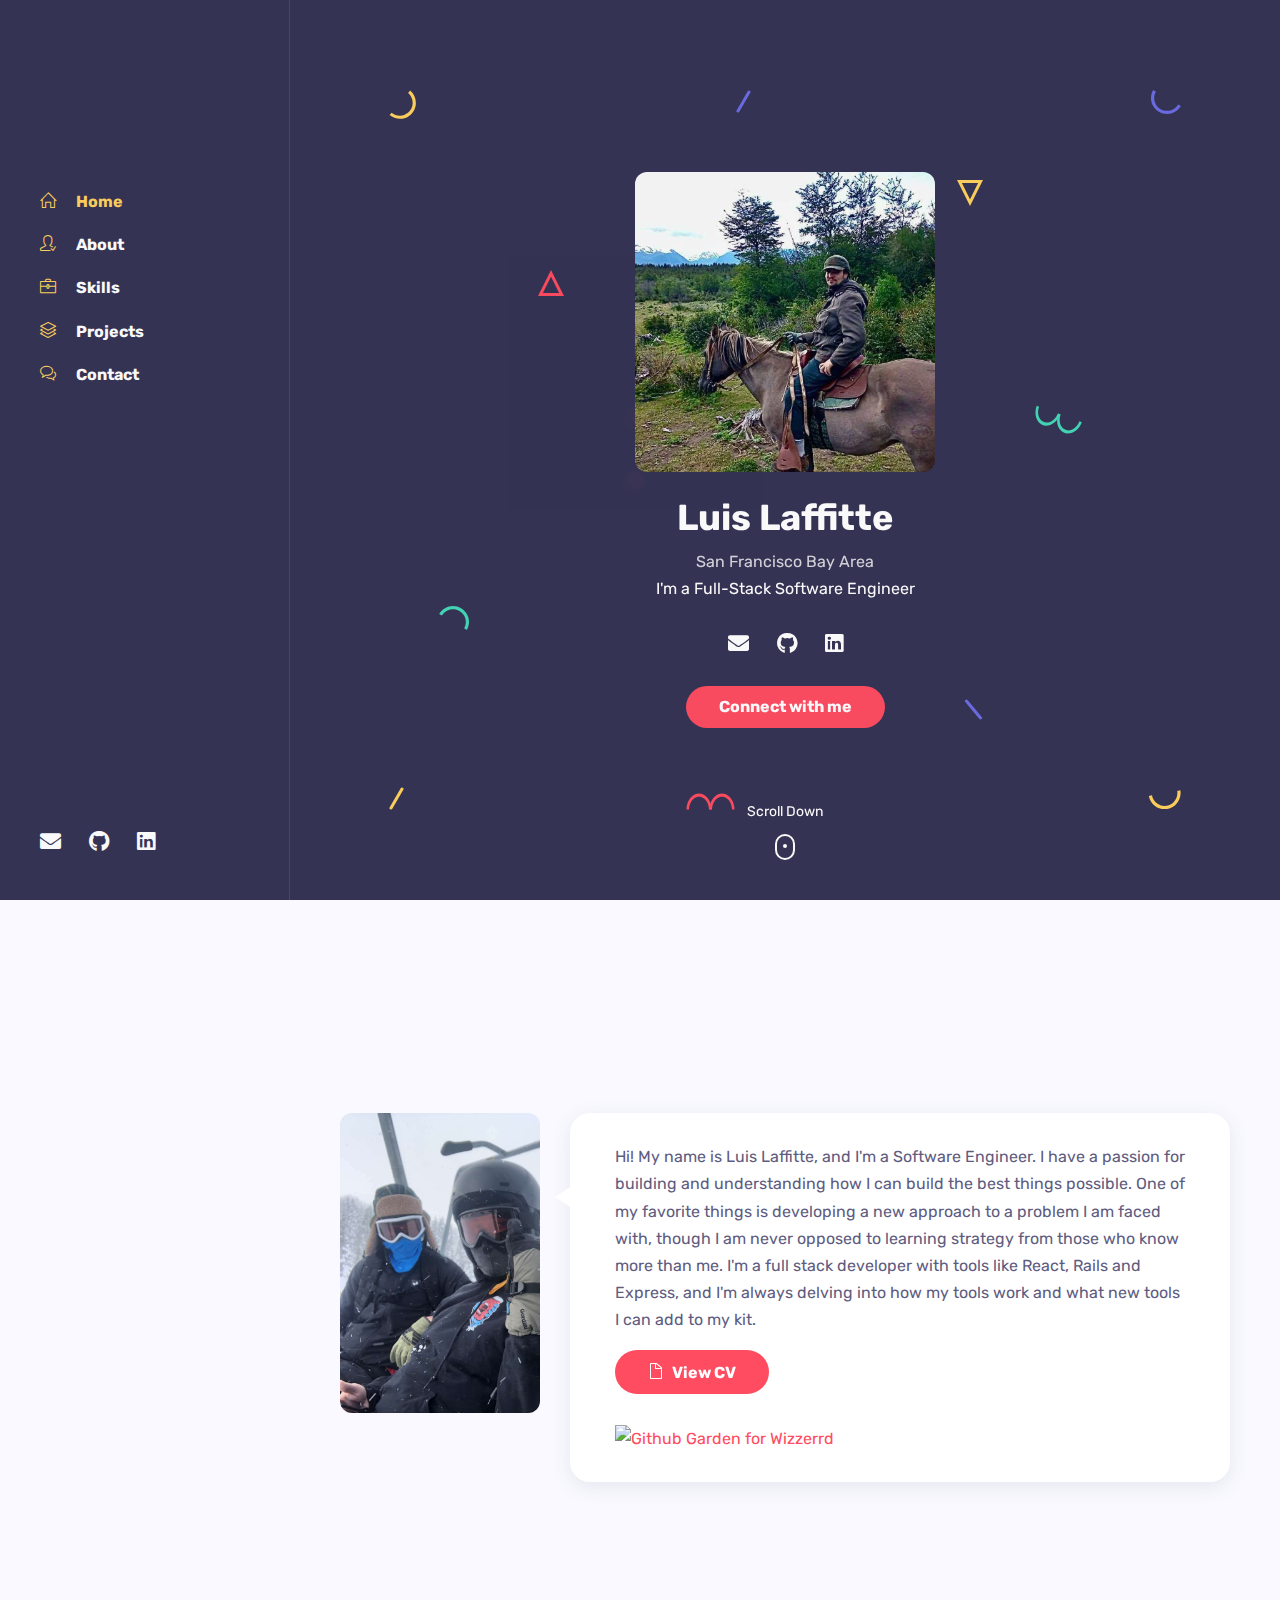
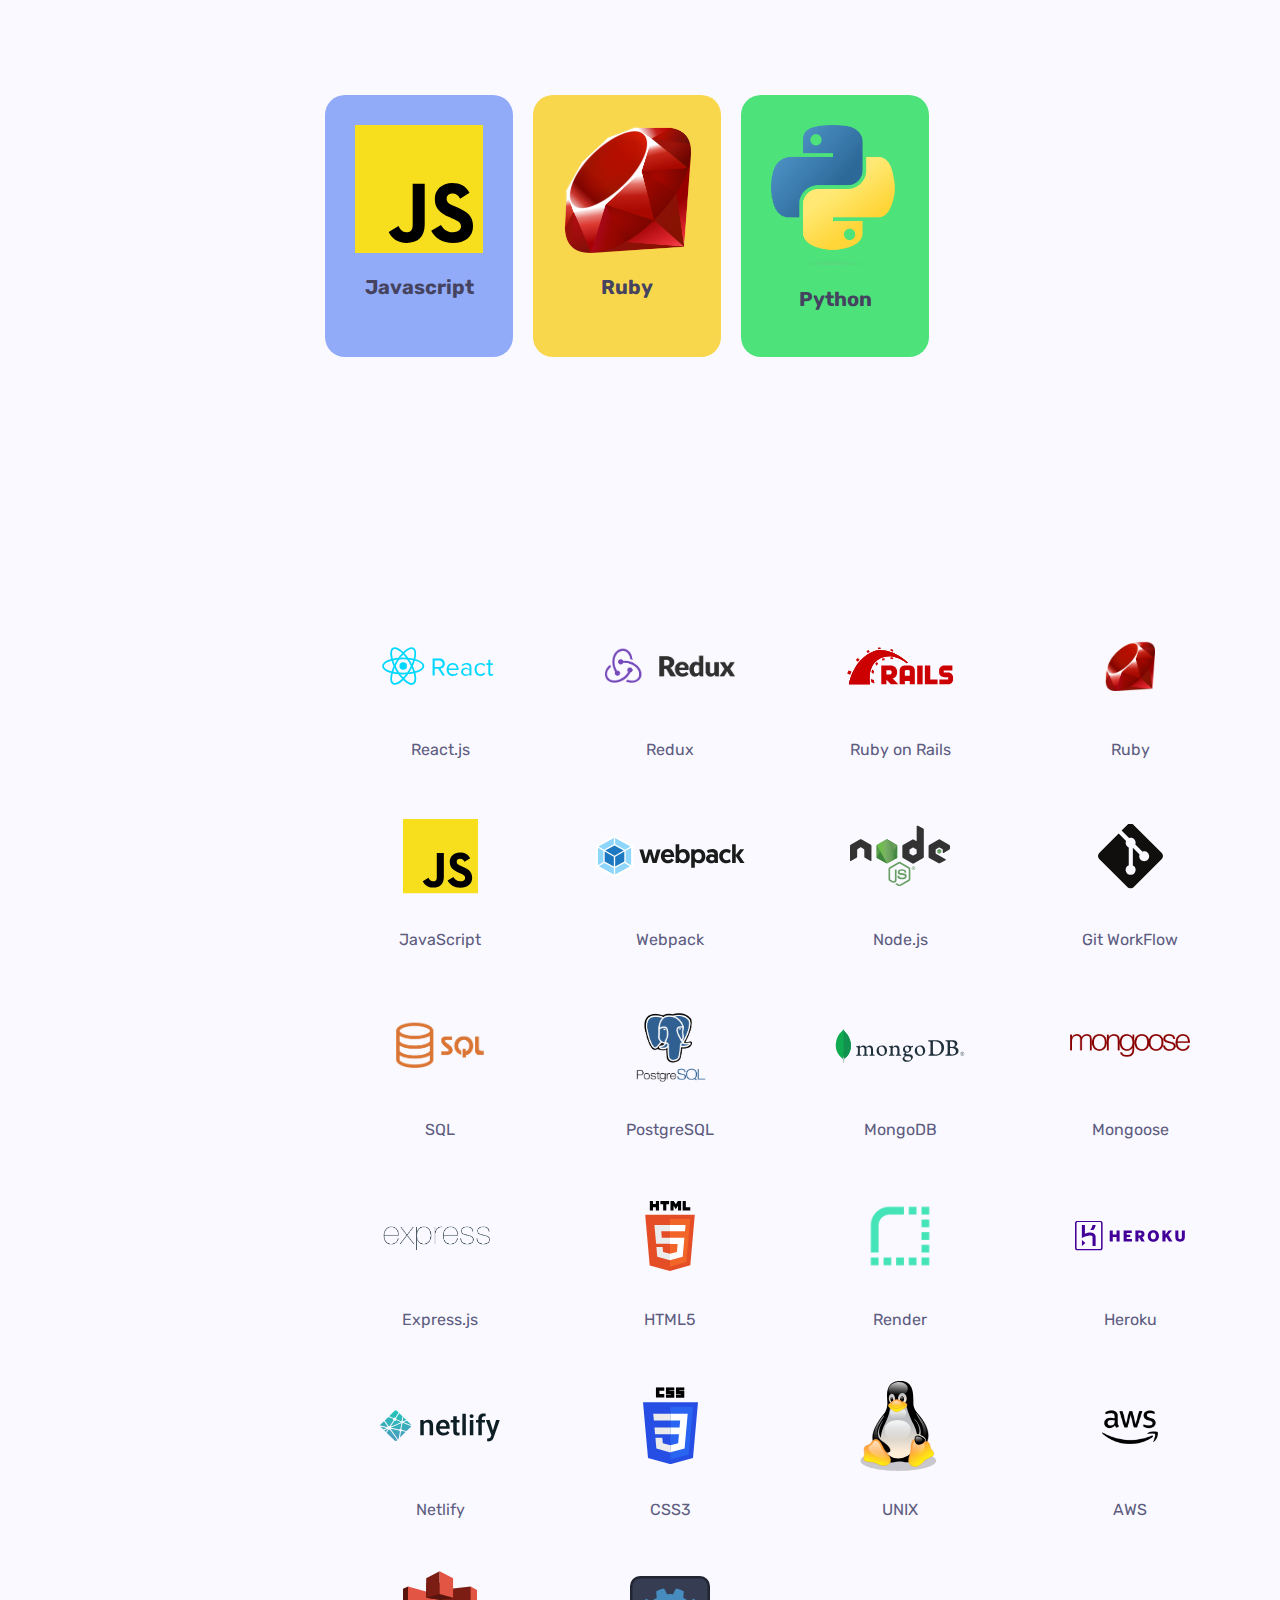
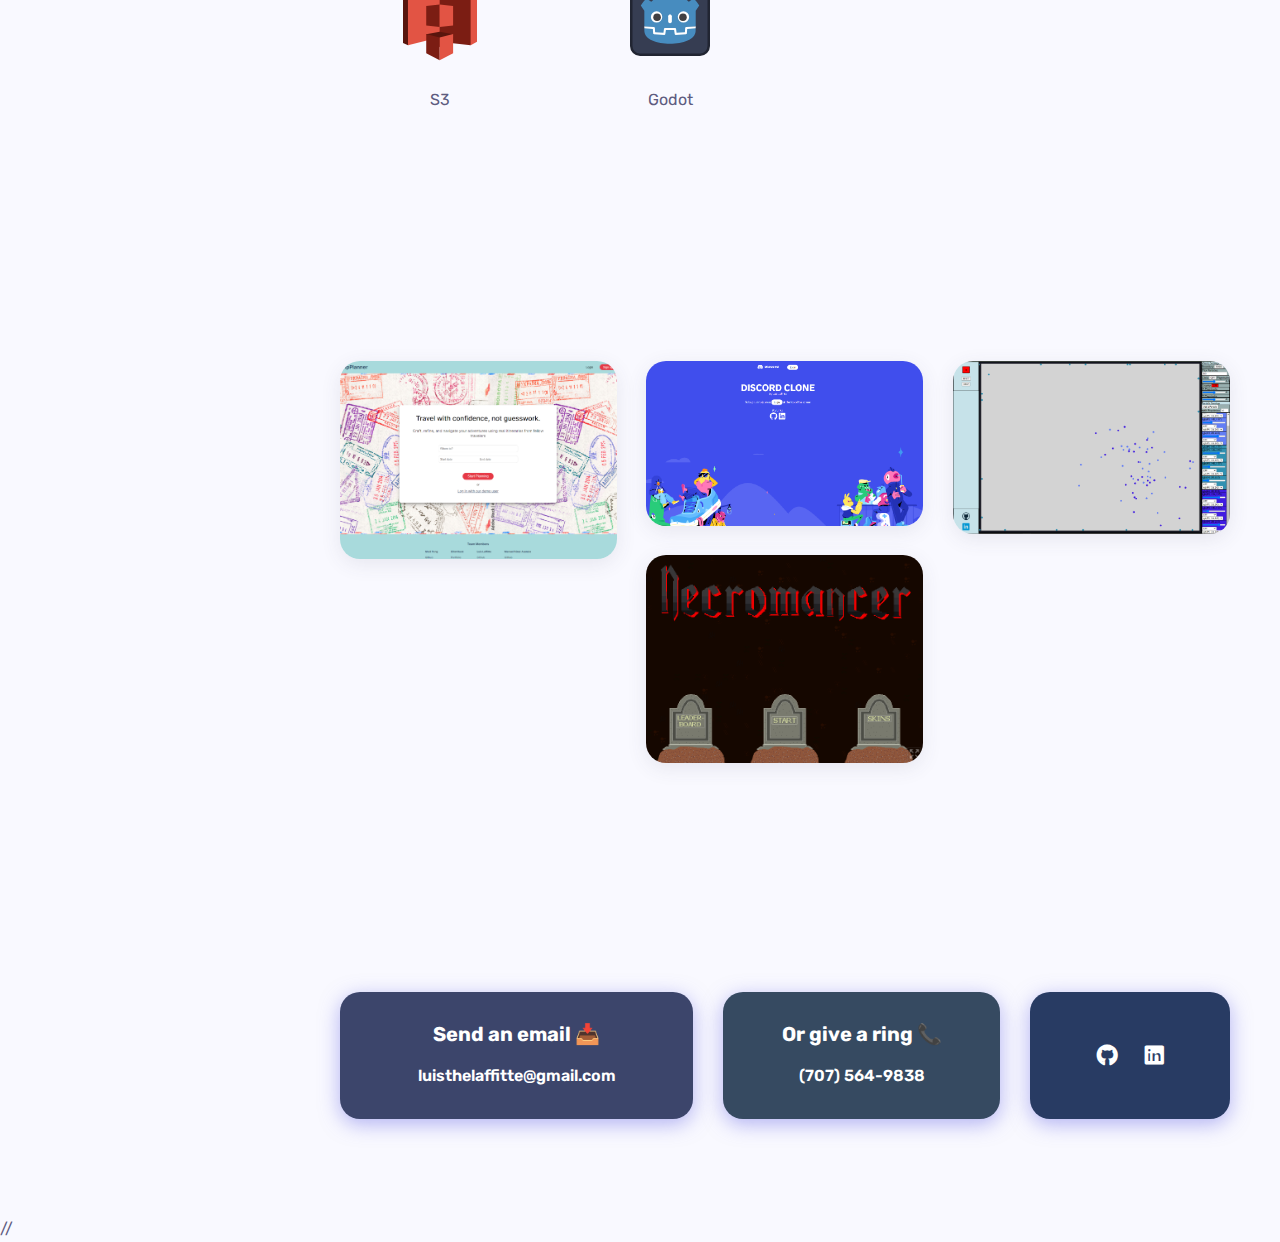
==== index.html @ 887a8438 "add languages section to portfolio" ====
<!DOCTYPE html>
<html lang="en-US">
<head>
	<meta http-equiv="Content-Type" content="text/html; charset=UTF-8">
	<!-- open graph tags -->
	<title>Luis Laffitte - Full-Stack Software Engineer</title>
	<meta property="og:title" content="Luis Laffitte - Full-Stack Software Engineer" />
	<meta property="og:url" content="https://luislaffitte.netlify.app/" />
	<meta property="og:image" content="images/portfolio.png" />
	<meta name="description" content="View my projects, skills, resume, and contact information.">
	<meta name="viewport" content="width=device-width, initial-scale=1, maximum-scale=1">
	<link rel="shortcut icon" type="image/x-icon" href="images/orb-icon.ico">

	<!-- STYLESHEETS -->
	<link rel="stylesheet" href="css/bootstrap.min.css" type="text/css" media="all">
	<link rel="stylesheet" href="css/all.min.css" type="text/css" media="all">
	<link rel="stylesheet" href="css/simple-line-icons.css" type="text/css" media="all">
	<link rel="stylesheet" href="css/slick.css" type="text/css" media="all">
	<link rel="stylesheet" href="css/animate.css" type="text/css" media="all">
	<link rel="stylesheet" href="css/magnific-popup.css" type="text/css" media="all">
	<link rel="stylesheet" href="css/style.css" type="text/css" media="all">
	<link rel="stylesheet" href="css/mine.css" type="text/css" media="all">


	<!-- Global site tag (gtag.js) - Google Analytics -->
	<script async src="https://www.googletagmanager.com/gtag/js?id=G-QQK57J14V9"></script>
	<script>
		window.dataLayer = window.dataLayer || [];
		function gtag(){dataLayer.push(arguments);}
		gtag('js', new Date());
		gtag('config', 'G-QQK57J14V9');
	</script>
	<!--[if lt IE 9]>
      <script src="https://oss.maxcdn.com/html5shiv/3.7.2/html5shiv.min.js"></script>
      <script src="https://oss.maxcdn.com/respond/1.4.2/respond.min.js"></script>
    <![endif]-->

		<!-- <script>
			async function getContributions(token, username) {
			const headers = {
					'Authorization': `bearer ${token}`,
			}
			const body = {
					"query": `query {
							user(login: "${username}") {
								name
								contributionsCollection {
									contributionCalendar {
										colors
										totalContributions
										weeks {
											contributionDays {
												color
												contributionCount
												date
												weekday
											}
											firstDay
										}
									}
								}
							}
						}`
			}
			const response = await fetch('https://api.github.com/graphql', {
				method: 'POST', body: JSON.stringify(body), headers: headers 
			})
			const data = await response.json()
			return data
		}
		let totalContributions

		const contributions = await getContributions('jacobbenowitz')
			totalContributions = data.data.user.contributionsCollection.contributionCalendar.totalContributions
		.then(() => {
			const statEle = document.getElementById('contributions')
			statEle.textContent = totalContributions
		})

		</script> -->

</head>

<body>

<!-- Preloader -->
<div id="preloader">
	<div class="outer">
		<!-- Google Chrome -->
		<div class="infinityChrome">
			<div></div>
			<div></div>
			<div></div>
		</div>

		<!-- Safari and others -->
		<div class="infinity">
			<div>
				<span></span>
			</div>
			<div>
				<span></span>
			</div>
			<div>
				<span></span>
			</div>
		</div>
		<!-- Stuff -->
		<svg xmlns="http://www.w3.org/2000/svg" version="1.1" class="goo-outer">
			<defs>
				<filter id="goo">
					<feGaussianBlur in="SourceGraphic" stdDeviation="6" result="blur" />
					<feColorMatrix in="blur" values="1 0 0 0 0  0 1 0 0 0  0 0 1 0 0  0 0 0 18 -7" result="goo" />
					<feBlend in="SourceGraphic" in2="goo" />
				</filter>
			</defs>
		</svg>
	</div>
</div>

<!-- mobile header -->
<header class="mobile-header-1">
	<div class="container">
		<!-- menu icon -->
		<div class="menu-icon d-inline-flex mr-4">
			<button>
				<span></span>
			</button>
		</div>
		<!-- logo image -->
		<!-- <div class="site-logo">
			<a href="index.html">
				<img src="images/JB-Sig-W.svg" alt="Luis Laffitte" />
			</a>
		</div> -->
	</div>
</header>

<!-- desktop header -->
<header class="desktop-header-1 d-flex align-items-start flex-column">
	
	<!-- logo image -->
	<!-- <div class="site-logo">
		<a href="index.html">
			<img src="images/JB-Sig-W.svg" alt="Luis Laffitte" />
		</a>
	</div> -->
	
	<!-- main menu -->
	<nav>
		<ul class="vertical-menu scrollspy">
			<li class="active"><a href="#home"><i class="icon-home"></i>Home</a></li>
			<li><a href="#about"><i class="icon-user-following"></i>About</a></li>
			<li><a href="#skills"><i class="icon-briefcase"></i>Skills</a></li>
			<!-- <li><a href="#experience"><i class="icon-graduation"></i>Experience</a></li> -->
			<li><a href="#works"><i class="icon-layers"></i>Projects</a></li>
			<li><a href="#contact"><i class="icon-bubbles"></i>Contact</a></li>
		</ul>
		<div class="spacer" data-height="40"></div>
		<!-- social icons -->
	</nav>
	
	<!-- site footer -->
	<div class="footer">
		<ul class="social-icons light list-inline mb-0 mt-4">
			<li class="list-inline-item">
				<a href="mailto:luisthelaffitte@gmail.com">
					<i class="fa fa-envelope"></i>
				</a>
			</li>
			<li class="list-inline-item">
				<a href="https://github.com/Wizzerrd/" target="_blank">
					<i class="fab fa-github"></i>
				</a>
			</li>
			<li class="list-inline-item">
				<a href="https://www.linkedin.com/in/luis-laffitte-276238286/" target="_blank">
					<i class="fab fa-linkedin"></i>
				</a>
			</li>
			<!-- <li class="list-inline-item">
				<a href="https://angel.co/u/jacob-benowitz" target="_blank">
					<i class="fab fa-angellist"></i>
				</a>
			</li> -->
		</ul>
	</div>

</header>

<!-- main layout -->
<main class="content">
	
	<!-- section home -->
	<section id="home" class="home d-flex align-items-center">
		<div class="container">

			<!-- intro -->
			<div class="intro">
				<!-- avatar image -->
				<img width="200px" src="images/horse.webp" alt="Luis Laffitte" class="mb-4 headshot" />

				<!-- info -->
				<h1 class="mb-2 mt-0">Luis Laffitte</h1>
				<span class="location">San Francisco Bay Area</span>
				<br>
				<span>I'm a
					<span class="text-rotating">
						Full-Stack Software Engineer,
						Game Developer,
						Problem Solver, 
						Lifelong Learner,
					</span>
				</span>

				<!-- social icons -->
				<ul class="social-icons light list-inline mb-0 mt-4">
					<li class="list-inline-item">
						<a href="mailto:luisthelaffitte@gmail.com">
							<i class="fa fa-envelope"></i>
						</a>
					</li>
					<li class="list-inline-item">
						<a href="https://github.com/Wizzerrd/" target="_blank">
							<i class="fab fa-github"></i>
						</a>
					</li>
					<li class="list-inline-item">
						<a href="https://www.linkedin.com/in/luis-laffitte-276238286/" target="_blank">
							<i class="fab fa-linkedin"></i>
						</a>
					</li>
					<!-- <li class="list-inline-item">
						<a href="https://angel.co/u/jacob-benowitz" target="_blank">
							<i class="fab fa-angellist"></i>
						</a>
					</li> -->
				</ul>

				<!-- buttons -->
				<div class="mt-4">
					<a href="#contact" class="btn btn-default">Connect with me</a>
				</div>
			</div>
			
			<!-- scroll down mouse wheel -->
			<div class="scroll-down">
				<a href="#about" class="mouse-wrapper">
					<span>Scroll Down</span>
					<span class="mouse">
						<span class="wheel"></span>
					</span>
				</a>
			</div>

			<!-- parallax layers -->
			<div class="parallax" data-relative-input="true">

				<svg width="27" height="29" data-depth="0.3" class="layer p1" xmlns="http://www.w3.org/2000/svg"><path d="M21.15625.60099c4.37954 3.67487 6.46544 9.40612 5.47254 15.03526-.9929 5.62915-4.91339 10.30141-10.2846 12.25672-5.37122 1.9553-11.3776.89631-15.75715-2.77856l2.05692-2.45134c3.50315 2.93948 8.3087 3.78663 12.60572 2.22284 4.297-1.5638 7.43381-5.30209 8.22768-9.80537.79387-4.50328-.8749-9.08872-4.37803-12.02821L21.15625.60099z" fill="#FFD15C" fill-rule="evenodd"/></svg>

				<svg width="26" height="26" data-depth="0.2" class="layer p2" xmlns="http://www.w3.org/2000/svg"><path d="M13 3.3541L2.42705 24.5h21.1459L13 3.3541z" stroke="#FF4C60" stroke-width="3" fill="none" fill-rule="evenodd"/></svg>

				<svg width="30" height="25" data-depth="0.3" class="layer p3" xmlns="http://www.w3.org/2000/svg"><path d="M.1436 8.9282C3.00213 3.97706 8.2841.92763 14.00013.92796c5.71605.00032 10.9981 3.04992 13.85641 8 2.8583 4.95007 2.8584 11.0491-.00014 16.00024l-2.77128-1.6c2.28651-3.96036 2.28631-8.84002.00011-12.8002-2.2862-3.96017-6.5124-6.40017-11.08513-6.4-4.57271.00018-8.79872 2.43984-11.08524 6.4002l-2.77128-1.6z" fill="#44D7B6" fill-rule="evenodd"/></svg>

				<svg width="15" height="23" data-depth="0.6" class="layer p4" xmlns="http://www.w3.org/2000/svg"><rect transform="rotate(30 9.86603 10.13397)" x="7" width="3" height="25" rx="1.5" fill="#FFD15C" fill-rule="evenodd"/></svg>

				<svg width="15" height="23" data-depth="0.2" class="layer p5" xmlns="http://www.w3.org/2000/svg"><rect transform="rotate(30 9.86603 10.13397)" x="7" width="3" height="25" rx="1.5" fill="#6C6CE5" fill-rule="evenodd"/></svg>

				<svg width="49" height="17" data-depth="0.5" class="layer p6" xmlns="http://www.w3.org/2000/svg"><g fill="#FF4C60" fill-rule="evenodd"><path d="M.5 16.5c0-5.71709 2.3825-10.99895 6.25-13.8567 3.8675-2.85774 8.6325-2.85774 12.5 0C23.1175 5.50106 25.5 10.78292 25.5 16.5H23c0-4.57303-1.90625-8.79884-5-11.08535-3.09375-2.28652-6.90625-2.28652-10 0C4.90625 7.70116 3 11.92697 3 16.5H.5z"/><path d="M23.5 16.5c0-5.71709 2.3825-10.99895 6.25-13.8567 3.8675-2.85774 8.6325-2.85774 12.5 0C46.1175 5.50106 48.5 10.78292 48.5 16.5H46c0-4.57303-1.90625-8.79884-5-11.08535-3.09375-2.28652-6.90625-2.28652-10 0-3.09375 2.28651-5 6.51232-5 11.08535h-2.5z"/></g></svg>

				<svg width="26" height="26" data-depth="0.4" class="layer p7" xmlns="http://www.w3.org/2000/svg"><path d="M13 22.6459L2.42705 1.5h21.1459L13 22.6459z" stroke="#FFD15C" stroke-width="3" fill="none" fill-rule="evenodd"/></svg>

				<svg width="19" height="21" data-depth="0.3" class="layer p8" xmlns="http://www.w3.org/2000/svg"><rect transform="rotate(-40 6.25252 10.12626)" x="7" width="3" height="25" rx="1.5" fill="#6C6CE5" fill-rule="evenodd"/></svg>

				<svg width="30" height="25" data-depth="0.3" data-depth-y="-1.30" class="layer p9" xmlns="http://www.w3.org/2000/svg"><path d="M29.8564 16.0718c-2.85854 4.95114-8.1405 8.00057-13.85654 8.00024-5.71605-.00032-10.9981-3.04992-13.85641-8-2.8583-4.95007-2.8584-11.0491.00014-16.00024l2.77128 1.6c-2.28651 3.96036-2.28631 8.84002-.00011 12.8002 2.2862 3.96017 6.5124 6.40017 11.08513 6.4 4.57271-.00018 8.79872-2.43984 11.08524-6.4002l2.77128 1.6z" fill="#6C6CE5" fill-rule="evenodd"/></svg>

				<svg width="47" height="29" data-depth="0.2" class="layer p10" xmlns="http://www.w3.org/2000/svg"><g fill="#44D7B6" fill-rule="evenodd"><path d="M46.78878 17.19094c-1.95535 5.3723-6.00068 9.52077-10.61234 10.8834-4.61167 1.36265-9.0893-.26708-11.74616-4.27524-2.65686-4.00817-3.08917-9.78636-1.13381-15.15866l2.34923.85505c-1.56407 4.29724-1.2181 8.92018.90705 12.12693 2.12514 3.20674 5.70772 4.5107 9.39692 3.4202 3.68921-1.0905 6.92581-4.40949 8.48988-8.70673l2.34923.85505z"/><path d="M25.17585 9.32448c-1.95535 5.3723-6.00068 9.52077-10.61234 10.8834-4.61167 1.36264-9.0893-.26708-11.74616-4.27525C.16049 11.92447-.27182 6.14628 1.68354.77398l2.34923.85505c-1.56407 4.29724-1.2181 8.92018.90705 12.12692 2.12514 3.20675 5.70772 4.5107 9.39692 3.4202 3.68921-1.0905 6.92581-4.40948 8.48988-8.70672l2.34923.85505z"/></g></svg>

				<svg width="33" height="20" data-depth="0.5" class="layer p11" xmlns="http://www.w3.org/2000/svg"><path d="M32.36774.34317c.99276 5.63023-1.09332 11.3614-5.47227 15.03536-4.37895 3.67396-10.3855 4.73307-15.75693 2.77837C5.76711 16.2022 1.84665 11.53014.8539 5.8999l3.15139-.55567c.7941 4.50356 3.93083 8.24147 8.22772 9.8056 4.29688 1.56413 9.10275.71673 12.60554-2.2227C28.34133 9.98771 30.01045 5.4024 29.21635.89884l3.15139-.55567z" fill="#FFD15C" fill-rule="evenodd"/></svg>

			</div>
		</div>
		
	</section>

	<!-- section about -->
	<section id="about">

		<div class="container">
			
			<!-- section title -->
			<h2 class="section-title wow fadeInUp">About Me</h2>

			<div class="spacer" data-height="60"></div>
			
			<div class="row">

				<div class="col-md-3">
					<div class="text-center text-md-left">
						<!-- avatar image -->
						<img class="headshot skiing" width="150px" src="images/LuisSki.jpg" alt="Luis Laffitte" />
					</div>
					<div class="spacer d-md-none d-lg-none" data-height="30"></div>
				</div>

				<div class="col-md-9 triangle-left-md triangle-top-sm">
					<div class="rounded bg-white shadow-dark padding-30">
						<div class="col">
							<div class="row-md-6">
								<!-- about text -->
								<p>
									Hi! My name is Luis Laffitte, and I'm a Software Engineer. I have a passion for building and understanding how I can build the best things possible. One of my favorite things is developing a new approach to a problem I am faced with, though I am never opposed to learning strategy from those who know more than me. I'm a full stack developer with tools like React, Rails and Express, and I'm always delving into how my tools work and what new tools I can add to my kit.								</p>
								<div class="mt-3">
									<a target="_blank"
									href="https://docs.google.com/document/d/e/2PACX-1vSz6sPnH3h7IKX_nW5nkPPR0IVhfw-mBrQbIx-M6FnEzfjKQk_ztCUD4DMue5QgcdeL5iV5xi06jwnS/pub" class="btn btn-default">
										<i class="icon-doc pr-2"></i>View CV
									</a>
								</div>
								<div class="spacer" data-height="30"></div>
								<a href="https://github.com/Wizzerrd" target="_blank" alt="view on GitHub: u/Wizzerrd">
									<img src="https://ghchart.rshah.org/Wizzerrd" alt="Github Garden for Wizzerrd">
								</a>

							</div>
							</div>
						</div>
					</div>
				</div>

			</div>
			<!-- row end -->

			<!-- Facts go Here -->
		</div>
		
	</section>
	
	<!-- section services -->
	<section id="languages">
		<div class="container">
			<h2 class="section-title wow fadeInUp">Languages</h2>
			<!-- <div class="spacer" data-height="60"></div> -->
			
			<div class="row">
				<div class="service-box rounded padding-30 text-center" data-color="#F9D74C" style="background-color: rgb(146, 171, 248);">
					<img class="language-logo" src="images/logos/JavaScript_logo.svg" alt="Javascript">
					<h3 class="mb-3 mt-0">Javascript</h3>
					<!-- <p class="mb-0">Lorem ipsum dolor sit amet consectetuer adipiscing elit aenean commodo ligula eget.</p> -->
				</div>
				<div class="service-box rounded padding-30 text-center" data-color="#F9D74C" style="background-color: rgb(249, 215, 76);">
					<img class="language-logo" src="images/logos/ruby.png" alt="Ruby">
					<h3 class="mb-3 mt-0">Ruby</h3>
					<!-- <p class="mb-0">Lorem ipsum dolor sit amet consectetuer adipiscing elit aenean commodo ligula eget.</p> -->
				</div>
				<div class="service-box rounded padding-30 text-center" data-color="#F9D74C" style="background-color: rgb(77, 226, 122);">
					<img class="language-logo" src="images/logos/Python-logo.png" alt="Python">
					<h3 class="mb-3 mt-0">Python</h3>
					<!-- <p class="mb-0">Lorem ipsum dolor sit amet consectetuer adipiscing elit aenean commodo ligula eget.</p> -->
				</div>
			</div>

		</div>
	</section>
	
	<section id="skills">

		<div class="container">
			
			<!-- section title -->
			<h2 class="section-title wow fadeInUp">Skills</h2>

			<!-- <div class="spacer" data-height="60"></div> -->

			<div class="row">
				<div class="col-md-3 col-6">
					<div class="client-item">
						<div class="inner">
							<img width="130px" src="images/logos/reactjs-ar21.svg" alt="React.js" />
						</div>
						<span class="logo-subtitle">React.js</span>
					</div>
				</div>
				<div class="col-md-3 col-6">
					<div class="client-item">
						<div class="inner">
							<img width="130px" src="images/logos/Redux_Logo.png"  
							alt="Redux" />
						</div>
						<span class="logo-subtitle">Redux</span>
					</div>
				</div>
				<div class="col-md-3 col-6">
					<div class="client-item">
						<div class="inner">
							<img width="110px" src="images/logos/Ruby_On_Rails_Logo.svg"  
							alt="Ruby on Rails" />
						</div>
						<span class="logo-subtitle">Ruby on Rails</span>
					</div>
				</div>
				<div class="col-md-3 col-6">
					<div class="client-item">
						<div class="inner">
							<img width="50px" src="images/logos/ruby.png"  
							alt="Ruby" />
						</div>
						<span class="logo-subtitle">Ruby</span>
					</div>
				</div>
				<div class="col-md-3 col-6">
					<div class="client-item">
						<div class="inner">
							<img width="75px" src="images/logos/JavaScript_logo.svg" alt="JavaScript ES6" />
						</div>
						<span class="logo-subtitle">JavaScript</span>
					</div>
				</div>
				<div class="col-md-3 col-6">
					<div class="client-item">
						<div class="inner">
							<img width="150px" src="images/logos/Webpack.svg"  
							alt="Webpack" />
						</div>
						<span class="logo-subtitle">Webpack</span>
					</div>
				</div>
				<div class="col-md-3 col-6">
					<div class="client-item">
						<div class="inner">
							<img width="100px" src="images/logos/Node.js_logo.svg"  
							alt="Node.js" />
						</div>
						<span class="logo-subtitle">Node.js</span>
					</div>
				</div>
				<div class="col-md-3 col-6">
					<div class="client-item">
						<div class="inner">
							<img width="65px" src="images/logos/Git-icon-black.svg"  
							alt="Git WorkFlow" />
						</div>
						<span class="logo-subtitle">Git WorkFlow</span>
					</div>
				</div>
				<div class="col-md-3 col-6">
					<div class="client-item">
						<div class="inner">
							<img width="100px" src="images/logos/Sql_data_base_with_logo.png" alt="SQL" />
						</div>
						<span class="logo-subtitle">SQL</span>
					</div>
				</div>
				<div class="col-md-3 col-6">
					<div class="client-item">
						<div class="inner">
							<img width="80px" src="images/logos/postgresql-logo.png"  
							alt="GraphQL" />
						</div>
						<span class="logo-subtitle">PostgreSQL</span>
					</div>
				</div>
				<div class="col-md-3 col-6">
					<div class="client-item">
						<div class="inner">
							<img width="130px" src="images/logos/MongoDB_Logo.svg"  
							alt="MongoDB" />
						</div>
						<span class="logo-subtitle">MongoDB</span>
					</div>
				</div>
				<div class="col-md-3 col-6">
					<div class="client-item">
						<div class="inner">
							<img width="120px" src="images/logos/mongoose_logo.png" alt="Mongoose" />
						</div>
						<span class="logo-subtitle">Mongoose</span>
					</div>
				</div>
				<div class="col-md-3 col-6">
					<div class="client-item">
						<div class="inner">
							<img width="130px" src="images/logos/Expressjs.png"  
							alt="Express" />
						</div>
						<span class="logo-subtitle">Express.js</span>
					</div>
				</div>
				<div class="col-md-3 col-6">
					<div class="client-item">
						<div class="inner">
							<img width="70px" src="images/logos/HTML5_logo_and_wordmark.svg"  
							alt="HTML5" />
						</div>
						<span class="logo-subtitle">HTML5</span>
					</div>
				</div>
				<div class="col-md-3 col-6">
					<div class="client-item">
						<div class="inner">
							<img width="80px" src="images/logos/render-render.png"  
							alt="render" />
						</div>
						<span class="logo-subtitle">Render</span>
					</div>
				</div>
				<div class="col-md-3 col-6">
					<div class="client-item">
						<div class="inner">
							<img width="110px" src="images/logos/Heroku_logo.svg"  
							alt="Heroku" />
						</div>
						<span class="logo-subtitle">Heroku</span>
					</div>
				</div>
				<div class="col-md-3 col-6">
					<div class="client-item">
						<div class="inner">
							<img width="120px" src="images/logos/Netlify_logo.svg"  
							alt="Netlify" />
						</div>
						<span class="logo-subtitle">Netlify</span>
					</div>
				</div>
				<div class="col-md-3 col-6">
					<div class="client-item">
						<div class="inner">
							<img width="55px" src="images/logos/CSS3_logo_and_wordmark.svg"  
							alt="CSS3" />
						</div>
						<span class="logo-subtitle">CSS3</span>
					</div>
				</div>
				<div class="col-md-3 col-6">
					<div class="client-item">
						<div class="inner">
							<img width="80px" src="images/logos/linux-logo.svg"  
							alt="UNIX" />
						</div>
						<span class="logo-subtitle">UNIX</span>
					</div>
				</div>
				<div class="col-md-3 col-6">
					<div class="client-item">
						<div class="inner">
							<img width="80px" src="images/logos/AWS_Logo.webp"  
							alt="AWS" />
						</div>
						<span class="logo-subtitle">AWS</span>
					</div>
				</div>
				<div class="col-md-3 col-6">
					<div class="client-item">
						<div class="inner">
							<img width="80px" src="images/logos/Amazon-S3-Logo.svg"  
							alt="S3" />
						</div>
						<span class="logo-subtitle">S3</span>
					</div>
				</div>
				<div class="col-md-3 col-6">
					<div class="client-item">
						<div class="inner">
							<img width="80px" src="images/logos/Godot_Logo.svg"  
							alt="Godot" />
						</div>
						<span class="logo-subtitle">Godot</span>
					</div>
				</div>
				
			</div>
			
		</section>
		<!-- Spares -->
		<!-- <div class="col-md-3 col-6">
			<div class="client-item">
				<div class="inner">
					<img width="95px" src="images/logos/NestJS logo.svg"  
					alt="NestJS" />
				</div>
				<span class="logo-subtitle">NestJS</span>
			</div>
		</div> -->
		<!-- <div class="col-md-3 col-6">
			<div class="client-item">
				<div class="inner">
					<img width="75px" src="images/logos/ts-logo-128.svg" alt="TypeScript" />
				</div>
				<span class="logo-subtitle">TypeScript</span>
			</div>
		</div> -->
		<!-- <div class="col-md-3 col-6">
			<div class="client-item">
				<div class="inner">
					<img width="150px" src="images/logos/ag-grid_logo_light.svg"  
					alt="ag-grid" />
				</div>
				<span class="logo-subtitle">ag-grid</span>
			</div>
		</div> -->
		<!-- <div class="col-md-3 col-6">
			<div class="client-item">
				<div class="inner">
					<img width="150px" src="images/logos/tailwindcss-logotype.svg"  
					alt="Tailwind CSS" />
				</div>
				<span class="logo-subtitle">Tailwind CSS</span>
			</div>
		</div> -->
	<!-- section experience -->
	
	
	<!-- section works -->
	<section id="works">

		<div class="container">
			
			<!-- section title -->
			<h2 class="section-title wow fadeInUp">Projects</h2>

			<div class="spacer" data-height="60"></div>

			<!-- portfolio filter (desktop) -->
			<ul class="portfolio-filter list-inline wow fadeInUp">
				<li class="current list-inline-item" data-filter="*">All Projects</li>
				<li class="list-inline-item" data-filter=".web-dev">Web Development</li>
				<li class="list-inline-item" data-filter=".game-dev">Game Development</li>

			</ul>
			
			<!-- portfolio filter (mobile) -->
			<div class="pf-filter-wrapper">
				<select class="portfolio-filter-mobile">
					<option value="*">All Projects</option>
					<option value=".web-dev">Web Development</option>
					<option value=".full-stack">Game Development</option>
				</select>
			</div>
			
			<!-- portolio wrapper -->
			<div class="row portfolio-wrapper">
				<!-- TripPlanner -->
				<div class="col-md-4 col-sm-6 grid-item web-dev">
					<a href="#planner-dialog" class="work-content">
						<div class="portfolio-item rounded shadow-dark">
							<div class="details">
								<span class="term">MERN Stack</span>
								<h4 class="title">TripPlanner</h4>
								<span class="view-details-button">
									View project details
									<i class="small icon-arrow-right"></i>
								</span>
							</div>
							<div class="thumb">
								<img src="images/projects/tripplanner/tripplannersplash.PNG" alt="MERN Stack TripPlanner Project" />
								<div class="mask"></div>
							</div>
						</div>
					</a>
					<div id="planner-dialog" class="white-popup zoom-anim-dialog mfp-hide">
						<h1>TripPlanner</h1>
						<h5>React.js, Redux, MongoDB, Express, Mongoose, Node.js, Webpack, HTML5, CSS3</h4>
						<img src="images/projects/tripplanner/tripplannersplash.PNG" alt="MERN Stack TripPlanner Project" />
						<!-- <div class="video-player" style="padding:72.72% 0 0 0;position:relative;">
							<iframe src="https://player.vimeo.com/video/723804358?h=724471dd3b&amp;badge=0&amp;autopause=0&amp;player_id=0&amp;app_id=58479&autoplay=1&loop=1&autopause=0" frameborder="0" allow="autoplay; fullscreen; picture-in-picture" allowfullscreen style="position:absolute;top:0;left:0;width:100%;height:100%;" title="CodeMark Live Demo: Creating a New Note"></iframe>
						</div>
						<script src="https://player.vimeo.com/api/player.js"></script> -->
						<h3>Itineraries around the world</h3>
						<p>This app streamlines the trip planning process. Just select your destination and travel dates, 
							and it will provide you with curated itineraries created by fellow users. 
							You have the flexibility to personalize these plans to match your preferences and schedule. 
							Plus, you can save your customized itinerary and effortlessly share it with your travel companions. 
							Get ready to organize remarkable journeys with ease!</p>
						<a href="https://tripplanner-mern-1f758b15cb93.herokuapp.com/" class="btn btn-default" target="_blank">View live site</a>

						<div class="spacer" data-height="64"></div>
						<img src="images/projects/tripplanner/tripplannerlist.PNG" alt="Itinerary List" />
						<div class="spacer" data-height="64"></div>
						
						<ul class="project-bullets">
							<li>
								Established the project framework using React for the frontend and Express for the backend database to allow the team to 
								begin designing components in parallel. Incorporated Git workflow to manage teamwork.
							</li>
							<li>
								Designed a document-based database using MongoDB with Mongoose models in the Express server to allow creation, 
								reading, updating, and destroying (CRUD) of user-made itineraries with Google Places API generated activities.
							</li>
							<li>
								Integrated Express routing, and Redux with Thunk to fetch and manipulate data in the database from the frontend components 
								designed by the team.
							</li>
							<li>
								Implemented user auth with Express, Passport, Mongoose models, and BCrypt to follow best practices for safely logging users 
								in and out and storing their information properly.
							</li>
						</ul>

						<div class="spacer" data-height="64"></div>
						<img class="inline-mockup-img" src="images/projects/tripplanner/tripplannermap.PNG" alt="Itinerary Map" >
						<div class="spacer" data-height="64"></div>

						<a href="https://tripplanner-mern-1f758b15cb93.herokuapp.com/" class="btn btn-default" target="_blank">View live site</a>
						<a href="https://github.com/elliotkuok/tripplanner" class="btn btn-default" target="_blank">GitHub Repo</a>
					</div>
				</div>

				<!-- DiscordClone -->
				<div class="col-md-4 col-sm-6 grid-item ruby-on-rails react-js full-stack design">
					<a href="#clone-dialog" class="work-content">
						<div class="portfolio-item rounded shadow-dark">
							<div class="details">
								<span class="term">React/Rails</span>
								<h4 class="title">Discord Clone</h4>
								<span class="view-details-button">
									View project details
									<i class="small icon-arrow-right"></i>
								</span>
							</div>
							<div class="thumb">
								<img src="images/projects/discordclone/clonesplash.PNG" alt="Discord Clone" />
								<div class="mask"></div>
							</div>
						</div>
					</a>
					<div id="clone-dialog" class="white-popup zoom-anim-dialog mfp-hide">
						<h1>Full-Stack Discord Clone</h1>
						<h5>
							Ruby on Rails, PostgreSQL, React.js, Redux, JavaScript ES6, Webpack, HTML5, CSS3
						</h5>
						<img src="images/projects/discordclone/clonesplash.PNG" alt="Discord Clone" />
						<div class="spacer" data-height="32"></div>

						<!-- <div style="padding:75% 0 0 0;position:relative;"><iframe class="video-player" src="https://player.vimeo.com/video/723792131?h=8b184e5af4&amp;badge=0&amp;autopause=0&amp;player_id=0&amp;app_id=58479&autoplay=1&loop=1&autopause=0" frameborder="0" allow="autoplay; fullscreen; picture-in-picture" allowfullscreen style="position:absolute;top:0;left:0;width:100%;height:100%;" title="5000px_drag-n-drop.mp4"></iframe></div><script src="https://player.vimeo.com/api/player.js"></script> -->
						<p>This is a clone of the popular messaging app Discord built using React/Rails. Full user auth is implemented, meaning users can sign up, 
							sign in, and sign out. Once signed in, Users can invite one another to be friends, as well as remove friends once they're added. 
							Users can create servers, in which they can create messaging channels. Server and channel names can be updated, and servers and 
							channels can be deleted. Users can invite their friends into created servers and send instant-messages with WebSocket functionality. </p>
						<a href="https://laffitte-discord-clone.onrender.com/" class="btn btn-default" target="_blank">View live site</a>

						<div class="spacer" data-height="32"></div>
						<img src="images/projects/discordclone/clonemain.PNG" alt="Discord Messaging" />
						<div class="spacer" data-height="32"></div>

						<ul class="project-bullets">
							<li>
								Devised a custom relational database schema with ActiveRecord and deployed a backend Rails server to 
								store and serve custom user and message data from a PostgreSQL database.
							</li>
							<li>
								Built an API with Rails Routing to allow users to fetch, store, and delete data from the database, 
								and included WebSocket functionality for instant data transmission of messages.
							</li>
							<li>
								Incorporated a React frontend with responsive CSS styling  for smooth navigation and for accessing 
								custom API endpoints with Redux to persist fetched information and Thunk to interact with the database.
							</li>
							<li>
								Streamlined messaging using Websockets to allow users subscribed to certain channels to immediately be 
								broadcast new database entries
							</li>
							<li>
								Implemented custom user auth with Rails to allow users to safely log in and out with unique credentials. 
								Used the BCrypt gem to prevent the storage of plain-text passwords in the database as per industry standard.
							</li>

						</ul>

						<div class="spacer" data-height="32"></div>
						<img src="images/projects/discordclone/clonefriends.PNG" alt="Discord Friends" />
						<div class="spacer" data-height="32"></div>

						<a href="https://laffitte-discord-clone.onrender.com/" class="btn btn-default" target="_blank">View live site</a>
						<a href="https://github.com/Wizzerrd/DiscordClone/" class="btn btn-default" target="_blank">GitHub Repo</a>
					</div>
				</div>

				<!-- Emergent Quanta -->
				<div class="col-md-4 col-sm-6 grid-item web-dev game-dev">
					<a href="#quanta-dialog" class="work-content">
						<div class="portfolio-item rounded shadow-dark">
							<div class="details">
								<span class="term">Vanilla JavaScript</span>
								<h4 class="title">Emergent Quanta</h4>
								<span class="view-details-button">
									View project details
									<i class="small icon-arrow-right"></i>
								</span>
							</div>
							<div class="thumb">
								<img src="images/projects/quanta/quantamain.PNG" alt="Emergent Quanta" />
								<div class="mask"></div>
							</div>
						</div>
					</a>
					<div id="quanta-dialog" class="white-popup zoom-anim-dialog mfp-hide">
						<h1>Emergent Quanta</h1>
						<h5>Vanilla JavaScript ES6, HTML5, SASS, Webpack, Node.js</h5>
						<img src="images/projects/quanta/quantamain.PNG" alt="Emergent Quanta" />
						<!-- <div style="padding:73.58% 0 0 0;position:relative;"><iframe src="https://player.vimeo.com/video/723799694?h=ab681b6421&amp;badge=0&amp;autopause=0&amp;player_id=0&amp;app_id=58479&autoplay=1&loop=1&autopause=0" frameborder="0" allow="autoplay; fullscreen; picture-in-picture" allowfullscreen style="position:absolute;top:0;left:0;width:100%;height:100%;" title="Emergent Quanta Live Demo: Level 3"></iframe></div><script src="https://player.vimeo.com/api/player.js"></script> -->
						<h2>Fun with Physics</h2>
						<p>The point of a simulation such as this is to show how simple rules can give rise to complex behaviors. 
							Emergent Quanta is a browser-based emergent-behavior particle simulation using the Matter-JS library to simulate the particles as 
							rigid-bodies. Introducting birth and death will allow the simulation to explore concepts of sustainable systems and ecoystems. 
							A fixed number of particles is assigned at the start of the simulation as with most emergent-behavior particle simulations, 
							and the number of particles can fluctuate depending on interactions between existing particles. A user can assign an arbitrary number 
							of types of quanta, whose properties can be assigned. The basic properties include attraction and repulsion in relation to other types of 
							quanta. As well as these basic physical properties the quanta will also have an opportunity to interact with one another upon a collision, 
							absorbing or granting energy in the vector of the collision, destroying or being destroyed by the collision, or having the ability to birth 
							new quanta of a specified type in the collision. The user will have access to controls for all of these properties as well as global 
							properties like a toggle for boundary-wrapping or fixed directional forces. The simulation renders in an HTML canvas element that is 
							created by the matter-js engine.</p>

						<img src="images/projects/quanta/quantainst.PNG" alt="Emergent Quanta Instructions" />

						<div class="spacer" data-height="20"></div>
						<ul class="project-bullets">
							<li>Developed a particle simulation using Javascript and the matter-js rigid body 
								library as an exploration of the capabilities of vanilla javascript in a single-page application
							</li>
							
							<li>
								Created user interface (UI/UX) elements to allow users to interact with the simulation and design their own parameters
							</li>
							<li>
								Formulated algorithms to manage interactions between all particles on each frame of the simulation
							</li>
						</ul>
						<a href="https://wizzerrd.github.io/jsProjectLuis/" class="btn btn-default" target="_blank">View live site</a>
						<a href="https://github.com/Wizzerrd/jsProjectLuis/" class="btn btn-default" target="_blank">GitHub Repo</a>
					</div>
				</div>
								<!-- Necromancer -->
				<!-- Game Design Document Link -->
				<!-- https://docs.google.com/document/d/15BLQ4FembxVg97er87V9k2UqzXOJPd6HIL8ma7R9tVU/edit?usp=sharing -->
				<div class="col-md-4 col-sm-6 grid-item game-dev">
					<a href="#necromancer-dialog" class="work-content">
						<div class="portfolio-item rounded shadow-dark">
							<div class="details">
								<span class="term">Godot</span>
								<h4 class="title">Necromancer</h4>
								<span class="view-details-button">
									View project details
									<i class="small icon-arrow-right"></i>
								</span>
							</div>
							<div class="thumb">
								<img src="images/projects/necromancer/menu.PNG" alt="Necromancer-Menu" />
								<div class="mask"></div>
							</div>
						</div>
					</a>
					<div id="necromancer-dialog" class="white-popup zoom-anim-dialog mfp-hide">
						<h1>Necromancer</h1>
						<h5>Godot GDScript Aseprite Audacity</h5>
						<img src="images/projects/necromancer/menu.PNG" alt="Necromancer-Menu" />
						<!-- <div style="padding:73.58% 0 0 0;position:relative;"><iframe src="https://player.vimeo.com/video/723799694?h=ab681b6421&amp;badge=0&amp;autopause=0&amp;player_id=0&amp;app_id=58479&autoplay=1&loop=1&autopause=0" frameborder="0" allow="autoplay; fullscreen; picture-in-picture" allowfullscreen style="position:absolute;top:0;left:0;width:100%;height:100%;" title="Emergent Quanta Live Demo: Level 3"></iframe></div><script src="https://player.vimeo.com/api/player.js"></script> -->
						<h2>Submission to Pirate Software Game Jam 14</h2>
						<p>
							Necromancer was a project a team led by me developed in two weeks. I built the game in Godot 4.2, delivering a 
							playable Alpha version to playtesters in one week. I then coordinated artists, musicians, and playtesters to
							finalize a fair and balanced minimum viable product that we were proud to submit to the Game Jam.
						</p>
						<p>Necromancer is a top-down action roguelike, primarily defined by its reverse bullet hell nature. 
							The goal of the game is to survive as long as possible while the player seeks to scale their power to match the ever-growing power 
							of the hordes that continuously barrage them.
						</p>
						<img src="images/projects/necromancer/gameplay.PNG" alt="Necromancer-Gameplay" />

						<div class="spacer" data-height="20"></div>
						<ul class="project-bullets">
							<li>
								Led and coordinated a team to deliver a minimum viable product on a strict deadline.
							</li>							
							<li>
								Conceptualized and executed a vision employing newly learned technologies and algorithmic techniques.
							</li>
							<li>
								Engaged community interaction, marketing the project and generating 644 views, 5,109 impressions, 341 browser plays, and 18 downloads over 10 days.
							</li>
						</ul>
						<a href="https://wizzerrd.itch.io/necromancer" class="btn btn-default" target="_blank">View live site</a>
						<a href="https://docs.google.com/document/d/15BLQ4FembxVg97er87V9k2UqzXOJPd6HIL8ma7R9tVU/edit?usp=sharing" class="btn btn-default" target="_blank">Game Design Document</a>
					</div>
				</div>




			</div>
		</div>

	</section>
	
	<!-- section contact -->
	<section id="contact">

		<div class="container">
			
			<!-- section title -->
			<h2 class="section-title wow fadeInUp">Connect with Luis</h2>

			<div class="spacer" data-height="60"></div>
			
			<div class="row">

				<div class="col-md-5">
					<!-- service box -->
						<div class="service-box rounded data-background padding-30 text-center text-light shadow-blue" data-color="#3C456B">

							<h3 class="mb-3 mt-0">Send an email 📥</h3>
							<a class="yellow-link" href="mailto:luisthelaffitte@gmail.com">luisthelaffitte@gmail.com</a>
						</div>
					<div class="spacer d-md-none d-lg-none" data-height="30"></div>
				</div>

				<div class="col-md-4">
					<!-- service box -->
						<div class="service-box rounded data-background padding-30 text-center text-light shadow-blue" data-color="#364A61">

							<h3 class="mb-3 mt-0">Or give a ring 📞</h3>
							<a class="yellow-link" href="tel:7075649838">(707) 564-9838</a>
						</div>
					<div class="spacer d-md-none d-lg-none" data-height="30"></div>
				</div>

				<div class="col-md-3">
					<!-- service box -->
						<div class="service-box rounded data-background padding-30 text-center text-light shadow-blue h-100 d-flex justify-content-center align-items-center" data-color="#283B63">
							<!-- <p class="mt-0 mb-0">Social links</p> -->
						<ul class="social-icons light list-inline mb-0">
							<li class="list-inline-item">
								<a class="yellow-link" href="https://github.com/Wizzerrd/" target="_blank">
									<i class="fab fa-github"></i>
								</a>
							</li>
							<li class="list-inline-item">
								<a class="yellow-link" href="https://www.linkedin.com/in/luis-laffitte-276238286/" target="_blank">
									<i class="fab fa-linkedin"></i>
								</a>
							</li>
							<!-- <li class="list-inline-item">
								<a class="yellow-link" href="https://angel.co/u/jacob-benowitz" target="_blank">
									<i class="fab fa-angellist"></i>
								</a>
							</li> -->
						</ul>
						</div>
					<div class="spacer d-md-none d-lg-none" data-height="30"></div>
				</div>

			</div>

			<!-- Message goes here -->

		</div>

	</section>

	<div class="spacer" data-height="96"></div>
	
</main>

<!-- Go to top button -->
<a href="javascript:" id="return-to-top"><i class="fas fa-arrow-up"></i></a>

<!-- SCRIPTS -->
<script src="js/jquery-1.12.3.min.js"></script>
<script src="js/jquery.easing.min.js"></script>
<script src="js/jquery.waypoints.min.js"></script>
<script src="js/jquery.counterup.min.js"></script>
<script src="js/popper.min.js"></script>
<script src="js/bootstrap.min.js"></script>
<script src="js/isotope.pkgd.min.js"></script>
<script src="js/infinite-scroll.min.js"></script>
<script src="js/imagesloaded.pkgd.min.js"></script>
<script src="js/slick.min.js"></script>
// <script src="js/contact.js"></script>
<script src="js/validator.js"></script>
<script src="js/wow.min.js"></script>
<script src="js/morphext.min.js"></script>
<script src="js/parallax.min.js"></script>
<script src="js/jquery.magnific-popup.min.js"></script>
<script src="js/custom.js"></script>

</body>
</html>
---- css/simple-line-icons.css ----
@font-face {
  font-family: 'simple-line-icons';
  src: url('../fonts/Simple-Line-Icons.eot?v=2.4.0');
  src: url('../fonts/Simple-Line-Icons.eot?v=2.4.0#iefix') format('embedded-opentype'), url('../fonts/Simple-Line-Icons.woff2?v=2.4.0') format('woff2'), url('../fonts/Simple-Line-Icons.ttf?v=2.4.0') format('truetype'), url('../fonts/Simple-Line-Icons.woff?v=2.4.0') format('woff'), url('../fonts/Simple-Line-Icons.svg?v=2.4.0#simple-line-icons') format('svg');
  font-weight: normal;
  font-style: normal;
}
/*
 Use the following CSS code if you want to have a class per icon.
 Instead of a list of all class selectors, you can use the generic [class*="icon-"] selector, but it's slower:
*/
.icon-user,
.icon-people,
.icon-user-female,
.icon-user-follow,
.icon-user-following,
.icon-user-unfollow,
.icon-login,
.icon-logout,
.icon-emotsmile,
.icon-phone,
.icon-call-end,
.icon-call-in,
.icon-call-out,
.icon-map,
.icon-location-pin,
.icon-direction,
.icon-directions,
.icon-compass,
.icon-layers,
.icon-menu,
.icon-list,
.icon-options-vertical,
.icon-options,
.icon-arrow-down,
.icon-arrow-left,
.icon-arrow-right,
.icon-arrow-up,
.icon-arrow-up-circle,
.icon-arrow-left-circle,
.icon-arrow-right-circle,
.icon-arrow-down-circle,
.icon-check,
.icon-clock,
.icon-plus,
.icon-minus,
.icon-close,
.icon-event,
.icon-exclamation,
.icon-organization,
.icon-trophy,
.icon-screen-smartphone,
.icon-screen-desktop,
.icon-plane,
.icon-notebook,
.icon-mustache,
.icon-mouse,
.icon-magnet,
.icon-energy,
.icon-disc,
.icon-cursor,
.icon-cursor-move,
.icon-crop,
.icon-chemistry,
.icon-speedometer,
.icon-shield,
.icon-screen-tablet,
.icon-magic-wand,
.icon-hourglass,
.icon-graduation,
.icon-ghost,
.icon-game-controller,
.icon-fire,
.icon-eyeglass,
.icon-envelope-open,
.icon-envelope-letter,
.icon-bell,
.icon-badge,
.icon-anchor,
.icon-wallet,
.icon-vector,
.icon-speech,
.icon-puzzle,
.icon-printer,
.icon-present,
.icon-playlist,
.icon-pin,
.icon-picture,
.icon-handbag,
.icon-globe-alt,
.icon-globe,
.icon-folder-alt,
.icon-folder,
.icon-film,
.icon-feed,
.icon-drop,
.icon-drawer,
.icon-docs,
.icon-doc,
.icon-diamond,
.icon-cup,
.icon-calculator,
.icon-bubbles,
.icon-briefcase,
.icon-book-open,
.icon-basket-loaded,
.icon-basket,
.icon-bag,
.icon-action-undo,
.icon-action-redo,
.icon-wrench,
.icon-umbrella,
.icon-trash,
.icon-tag,
.icon-support,
.icon-frame,
.icon-size-fullscreen,
.icon-size-actual,
.icon-shuffle,
.icon-share-alt,
.icon-share,
.icon-rocket,
.icon-question,
.icon-pie-chart,
.icon-pencil,
.icon-note,
.icon-loop,
.icon-home,
.icon-grid,
.icon-graph,
.icon-microphone,
.icon-music-tone-alt,
.icon-music-tone,
.icon-earphones-alt,
.icon-earphones,
.icon-equalizer,
.icon-like,
.icon-dislike,
.icon-control-start,
.icon-control-rewind,
.icon-control-play,
.icon-control-pause,
.icon-control-forward,
.icon-control-end,
.icon-volume-1,
.icon-volume-2,
.icon-volume-off,
.icon-calendar,
.icon-bulb,
.icon-chart,
.icon-ban,
.icon-bubble,
.icon-camrecorder,
.icon-camera,
.icon-cloud-download,
.icon-cloud-upload,
.icon-envelope,
.icon-eye,
.icon-flag,
.icon-heart,
.icon-info,
.icon-key,
.icon-link,
.icon-lock,
.icon-lock-open,
.icon-magnifier,
.icon-magnifier-add,
.icon-magnifier-remove,
.icon-paper-clip,
.icon-paper-plane,
.icon-power,
.icon-refresh,
.icon-reload,
.icon-settings,
.icon-star,
.icon-symbol-female,
.icon-symbol-male,
.icon-target,
.icon-credit-card,
.icon-paypal,
.icon-social-tumblr,
.icon-social-twitter,
.icon-social-facebook,
.icon-social-instagram,
.icon-social-linkedin,
.icon-social-pinterest,
.icon-social-github,
.icon-social-google,
.icon-social-reddit,
.icon-social-skype,
.icon-social-dribbble,
.icon-social-behance,
.icon-social-foursqare,
.icon-social-soundcloud,
.icon-social-spotify,
.icon-social-stumbleupon,
.icon-social-youtube,
.icon-social-dropbox,
.icon-social-vkontakte,
.icon-social-steam {
  font-family: 'simple-line-icons';
  speak: none;
  font-style: normal;
  font-weight: normal;
  font-variant: normal;
  text-transform: none;
  line-height: 1;
  /* Better Font Rendering =========== */
  -webkit-font-smoothing: antialiased;
  -moz-osx-font-smoothing: grayscale;
}
.icon-user:before {
  content: "\e005";
}
.icon-people:before {
  content: "\e001";
}
.icon-user-female:before {
  content: "\e000";
}
.icon-user-follow:before {
  content: "\e002";
}
.icon-user-following:before {
  content: "\e003";
}
.icon-user-unfollow:before {
  content: "\e004";
}
.icon-login:before {
  content: "\e066";
}
.icon-logout:before {
  content: "\e065";
}
.icon-emotsmile:before {
  content: "\e021";
}
.icon-phone:before {
  content: "\e600";
}
.icon-call-end:before {
  content: "\e048";
}
.icon-call-in:before {
  content: "\e047";
}
.icon-call-out:before {
  content: "\e046";
}
.icon-map:before {
  content: "\e033";
}
.icon-location-pin:before {
  content: "\e096";
}
.icon-direction:before {
  content: "\e042";
}
.icon-directions:before {
  content: "\e041";
}
.icon-compass:before {
  content: "\e045";
}
.icon-layers:before {
  content: "\e034";
}
.icon-menu:before {
  content: "\e601";
}
.icon-list:before {
  content: "\e067";
}
.icon-options-vertical:before {
  content: "\e602";
}
.icon-options:before {
  content: "\e603";
}
.icon-arrow-down:before {
  content: "\e604";
}
.icon-arrow-left:before {
  content: "\e605";
}
.icon-arrow-right:before {
  content: "\e606";
}
.icon-arrow-up:before {
  content: "\e607";
}
.icon-arrow-up-circle:before {
  content: "\e078";
}
.icon-arrow-left-circle:before {
  content: "\e07a";
}
.icon-arrow-right-circle:before {
  content: "\e079";
}
.icon-arrow-down-circle:before {
  content: "\e07b";
}
.icon-check:before {
  content: "\e080";
}
.icon-clock:before {
  content: "\e081";
}
.icon-plus:before {
  content: "\e095";
}
.icon-minus:before {
  content: "\e615";
}
.icon-close:before {
  content: "\e082";
}
.icon-event:before {
  content: "\e619";
}
.icon-exclamation:before {
  content: "\e617";
}
.icon-organization:before {
  content: "\e616";
}
.icon-trophy:before {
  content: "\e006";
}
.icon-screen-smartphone:before {
  content: "\e010";
}
.icon-screen-desktop:before {
  content: "\e011";
}
.icon-plane:before {
  content: "\e012";
}
.icon-notebook:before {
  content: "\e013";
}
.icon-mustache:before {
  content: "\e014";
}
.icon-mouse:before {
  content: "\e015";
}
.icon-magnet:before {
  content: "\e016";
}
.icon-energy:before {
  content: "\e020";
}
.icon-disc:before {
  content: "\e022";
}
.icon-cursor:before {
  content: "\e06e";
}
.icon-cursor-move:before {
  content: "\e023";
}
.icon-crop:before {
  content: "\e024";
}
.icon-chemistry:before {
  content: "\e026";
}
.icon-speedometer:before {
  content: "\e007";
}
.icon-shield:before {
  content: "\e00e";
}
.icon-screen-tablet:before {
  content: "\e00f";
}
.icon-magic-wand:before {
  content: "\e017";
}
.icon-hourglass:before {
  content: "\e018";
}
.icon-graduation:before {
  content: "\e019";
}
.icon-ghost:before {
  content: "\e01a";
}
.icon-game-controller:before {
  content: "\e01b";
}
.icon-fire:before {
  content: "\e01c";
}
.icon-eyeglass:before {
  content: "\e01d";
}
.icon-envelope-open:before {
  content: "\e01e";
}
.icon-envelope-letter:before {
  content: "\e01f";
}
.icon-bell:before {
  content: "\e027";
}
.icon-badge:before {
  content: "\e028";
}
.icon-anchor:before {
  content: "\e029";
}
.icon-wallet:before {
  content: "\e02a";
}
.icon-vector:before {
  content: "\e02b";
}
.icon-speech:before {
  content: "\e02c";
}
.icon-puzzle:before {
  content: "\e02d";
}
.icon-printer:before {
  content: "\e02e";
}
.icon-present:before {
  content: "\e02f";
}
.icon-playlist:before {
  content: "\e030";
}
.icon-pin:before {
  content: "\e031";
}
.icon-picture:before {
  content: "\e032";
}
.icon-handbag:before {
  content: "\e035";
}
.icon-globe-alt:before {
  content: "\e036";
}
.icon-globe:before {
  content: "\e037";
}
.icon-folder-alt:before {
  content: "\e039";
}
.icon-folder:before {
  content: "\e089";
}
.icon-film:before {
  content: "\e03a";
}
.icon-feed:before {
  content: "\e03b";
}
.icon-drop:before {
  content: "\e03e";
}
.icon-drawer:before {
  content: "\e03f";
}
.icon-docs:before {
  content: "\e040";
}
.icon-doc:before {
  content: "\e085";
}
.icon-diamond:before {
  content: "\e043";
}
.icon-cup:before {
  content: "\e044";
}
.icon-calculator:before {
  content: "\e049";
}
.icon-bubbles:before {
  content: "\e04a";
}
.icon-briefcase:before {
  content: "\e04b";
}
.icon-book-open:before {
  content: "\e04c";
}
.icon-basket-loaded:before {
  content: "\e04d";
}
.icon-basket:before {
  content: "\e04e";
}
.icon-bag:before {
  content: "\e04f";
}
.icon-action-undo:before {
  content: "\e050";
}
.icon-action-redo:before {
  content: "\e051";
}
.icon-wrench:before {
  content: "\e052";
}
.icon-umbrella:before {
  content: "\e053";
}
.icon-trash:before {
  content: "\e054";
}
.icon-tag:before {
  content: "\e055";
}
.icon-support:before {
  content: "\e056";
}
.icon-frame:before {
  content: "\e038";
}
.icon-size-fullscreen:before {
  content: "\e057";
}
.icon-size-actual:before {
  content: "\e058";
}
.icon-shuffle:before {
  content: "\e059";
}
.icon-share-alt:before {
  content: "\e05a";
}
.icon-share:before {
  content: "\e05b";
}
.icon-rocket:before {
  content: "\e05c";
}
.icon-question:before {
  content: "\e05d";
}
.icon-pie-chart:before {
  content: "\e05e";
}
.icon-pencil:before {
  content: "\e05f";
}
.icon-note:before {
  content: "\e060";
}
.icon-loop:before {
  content: "\e064";
}
.icon-home:before {
  content: "\e069";
}
.icon-grid:before {
  content: "\e06a";
}
.icon-graph:before {
  content: "\e06b";
}
.icon-microphone:before {
  content: "\e063";
}
.icon-music-tone-alt:before {
  content: "\e061";
}
.icon-music-tone:before {
  content: "\e062";
}
.icon-earphones-alt:before {
  content: "\e03c";
}
.icon-earphones:before {
  content: "\e03d";
}
.icon-equalizer:before {
  content: "\e06c";
}
.icon-like:before {
  content: "\e068";
}
.icon-dislike:before {
  content: "\e06d";
}
.icon-control-start:before {
  content: "\e06f";
}
.icon-control-rewind:before {
  content: "\e070";
}
.icon-control-play:before {
  content: "\e071";
}
.icon-control-pause:before {
  content: "\e072";
}
.icon-control-forward:before {
  content: "\e073";
}
.icon-control-end:before {
  content: "\e074";
}
.icon-volume-1:before {
  content: "\e09f";
}
.icon-volume-2:before {
  content: "\e0a0";
}
.icon-volume-off:before {
  content: "\e0a1";
}
.icon-calendar:before {
  content: "\e075";
}
.icon-bulb:before {
  content: "\e076";
}
.icon-chart:before {
  content: "\e077";
}
.icon-ban:before {
  content: "\e07c";
}
.icon-bubble:before {
  content: "\e07d";
}
.icon-camrecorder:before {
  content: "\e07e";
}
.icon-camera:before {
  content: "\e07f";
}
.icon-cloud-download:before {
  content: "\e083";
}
.icon-cloud-upload:before {
  content: "\e084";
}
.icon-envelope:before {
  content: "\e086";
}
.icon-eye:before {
  content: "\e087";
}
.icon-flag:before {
  content: "\e088";
}
.icon-heart:before {
  content: "\e08a";
}
.icon-info:before {
  content: "\e08b";
}
.icon-key:before {
  content: "\e08c";
}
.icon-link:before {
  content: "\e08d";
}
.icon-lock:before {
  content: "\e08e";
}
.icon-lock-open:before {
  content: "\e08f";
}
.icon-magnifier:before {
  content: "\e090";
}
.icon-magnifier-add:before {
  content: "\e091";
}
.icon-magnifier-remove:before {
  content: "\e092";
}
.icon-paper-clip:before {
  content: "\e093";
}
.icon-paper-plane:before {
  content: "\e094";
}
.icon-power:before {
  content: "\e097";
}
.icon-refresh:before {
  content: "\e098";
}
.icon-reload:before {
  content: "\e099";
}
.icon-settings:before {
  content: "\e09a";
}
.icon-star:before {
  content: "\e09b";
}
.icon-symbol-female:before {
  content: "\e09c";
}
.icon-symbol-male:before {
  content: "\e09d";
}
.icon-target:before {
  content: "\e09e";
}
.icon-credit-card:before {
  content: "\e025";
}
.icon-paypal:before {
  content: "\e608";
}
.icon-social-tumblr:before {
  content: "\e00a";
}
.icon-social-twitter:before {
  content: "\e009";
}
.icon-social-facebook:before {
  content: "\e00b";
}
.icon-social-instagram:before {
  content: "\e609";
}
.icon-social-linkedin:before {
  content: "\e60a";
}
.icon-social-pinterest:before {
  content: "\e60b";
}
.icon-social-github:before {
  content: "\e60c";
}
.icon-social-google:before {
  content: "\e60d";
}
.icon-social-reddit:before {
  content: "\e60e";
}
.icon-social-skype:before {
  content: "\e60f";
}
.icon-social-dribbble:before {
  content: "\e00d";
}
.icon-social-behance:before {
  content: "\e610";
}
.icon-social-foursqare:before {
  content: "\e611";
}
.icon-social-soundcloud:before {
  content: "\e612";
}
.icon-social-spotify:before {
  content: "\e613";
}
.icon-social-stumbleupon:before {
  content: "\e614";
}
.icon-social-youtube:before {
  content: "\e008";
}
.icon-social-dropbox:before {
  content: "\e00c";
}
.icon-social-vkontakte:before {
  content: "\e618";
}
.icon-social-steam:before {
  content: "\e620";
}
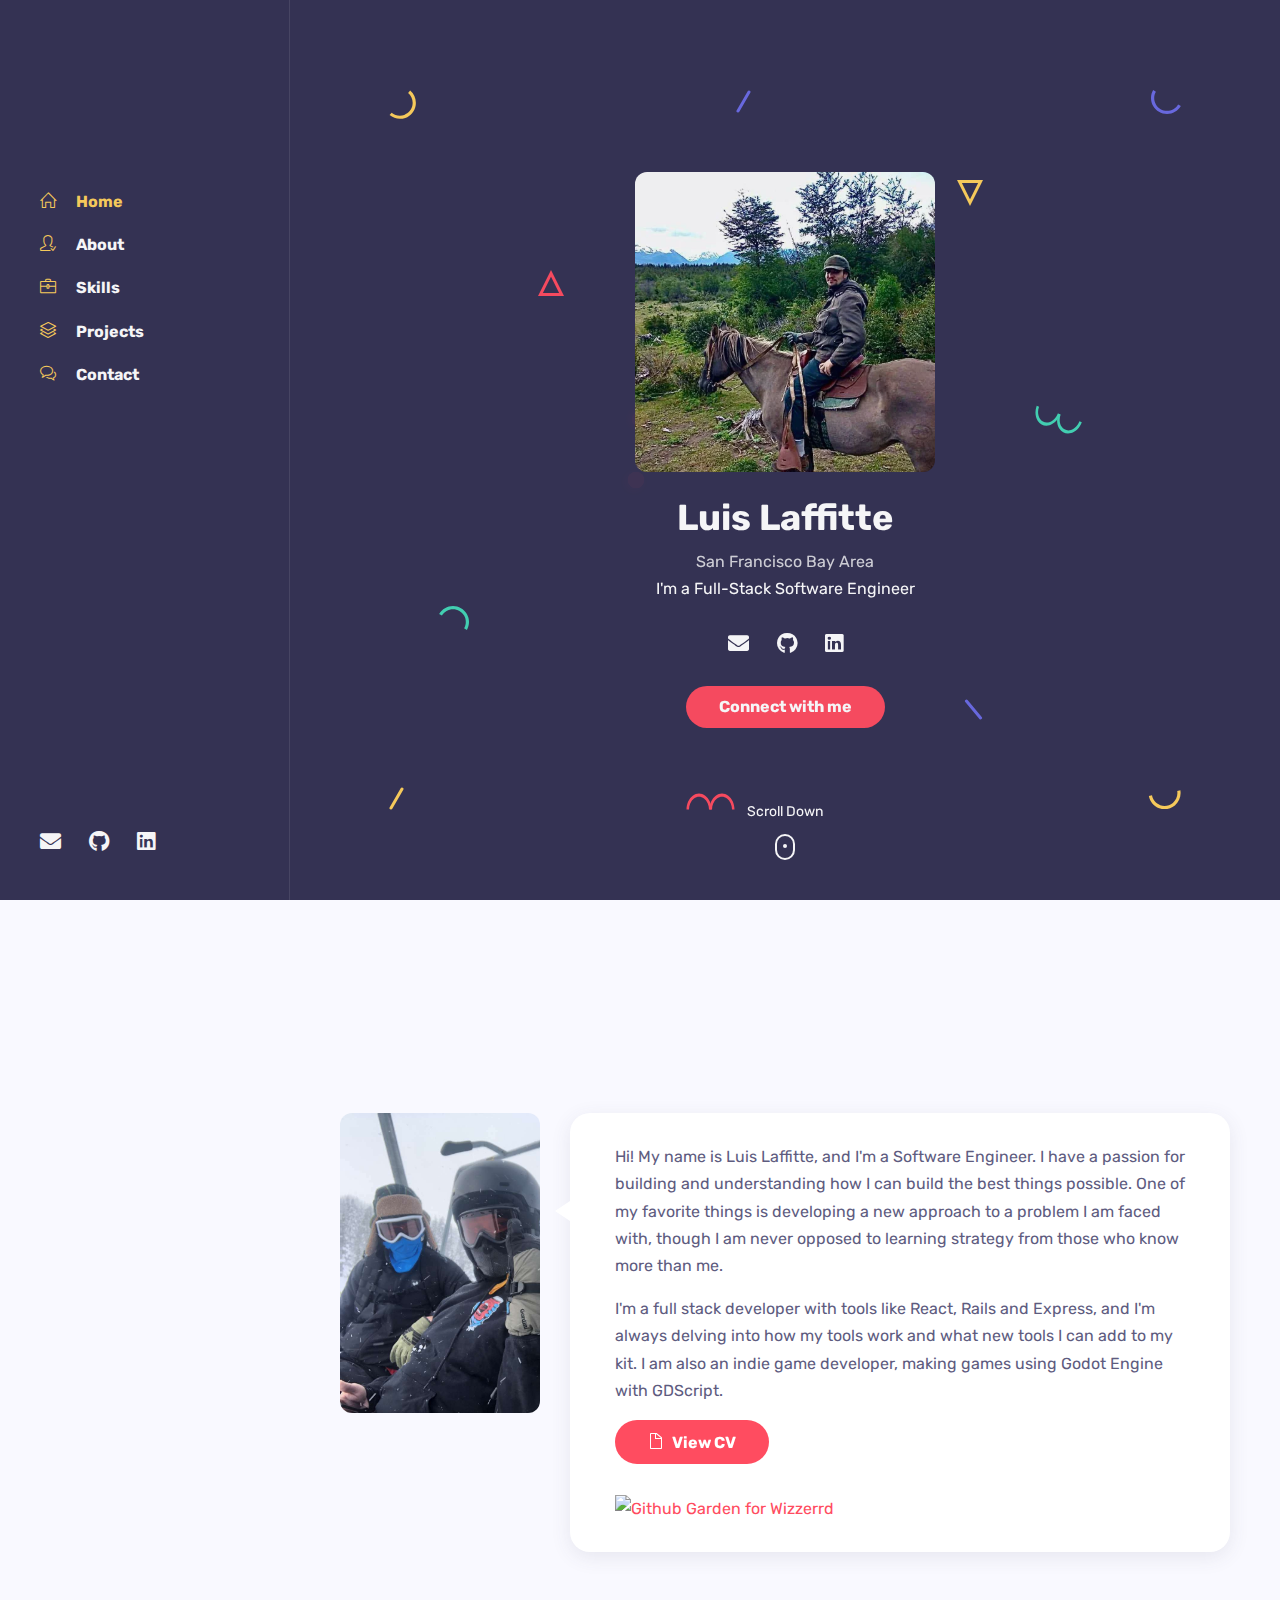
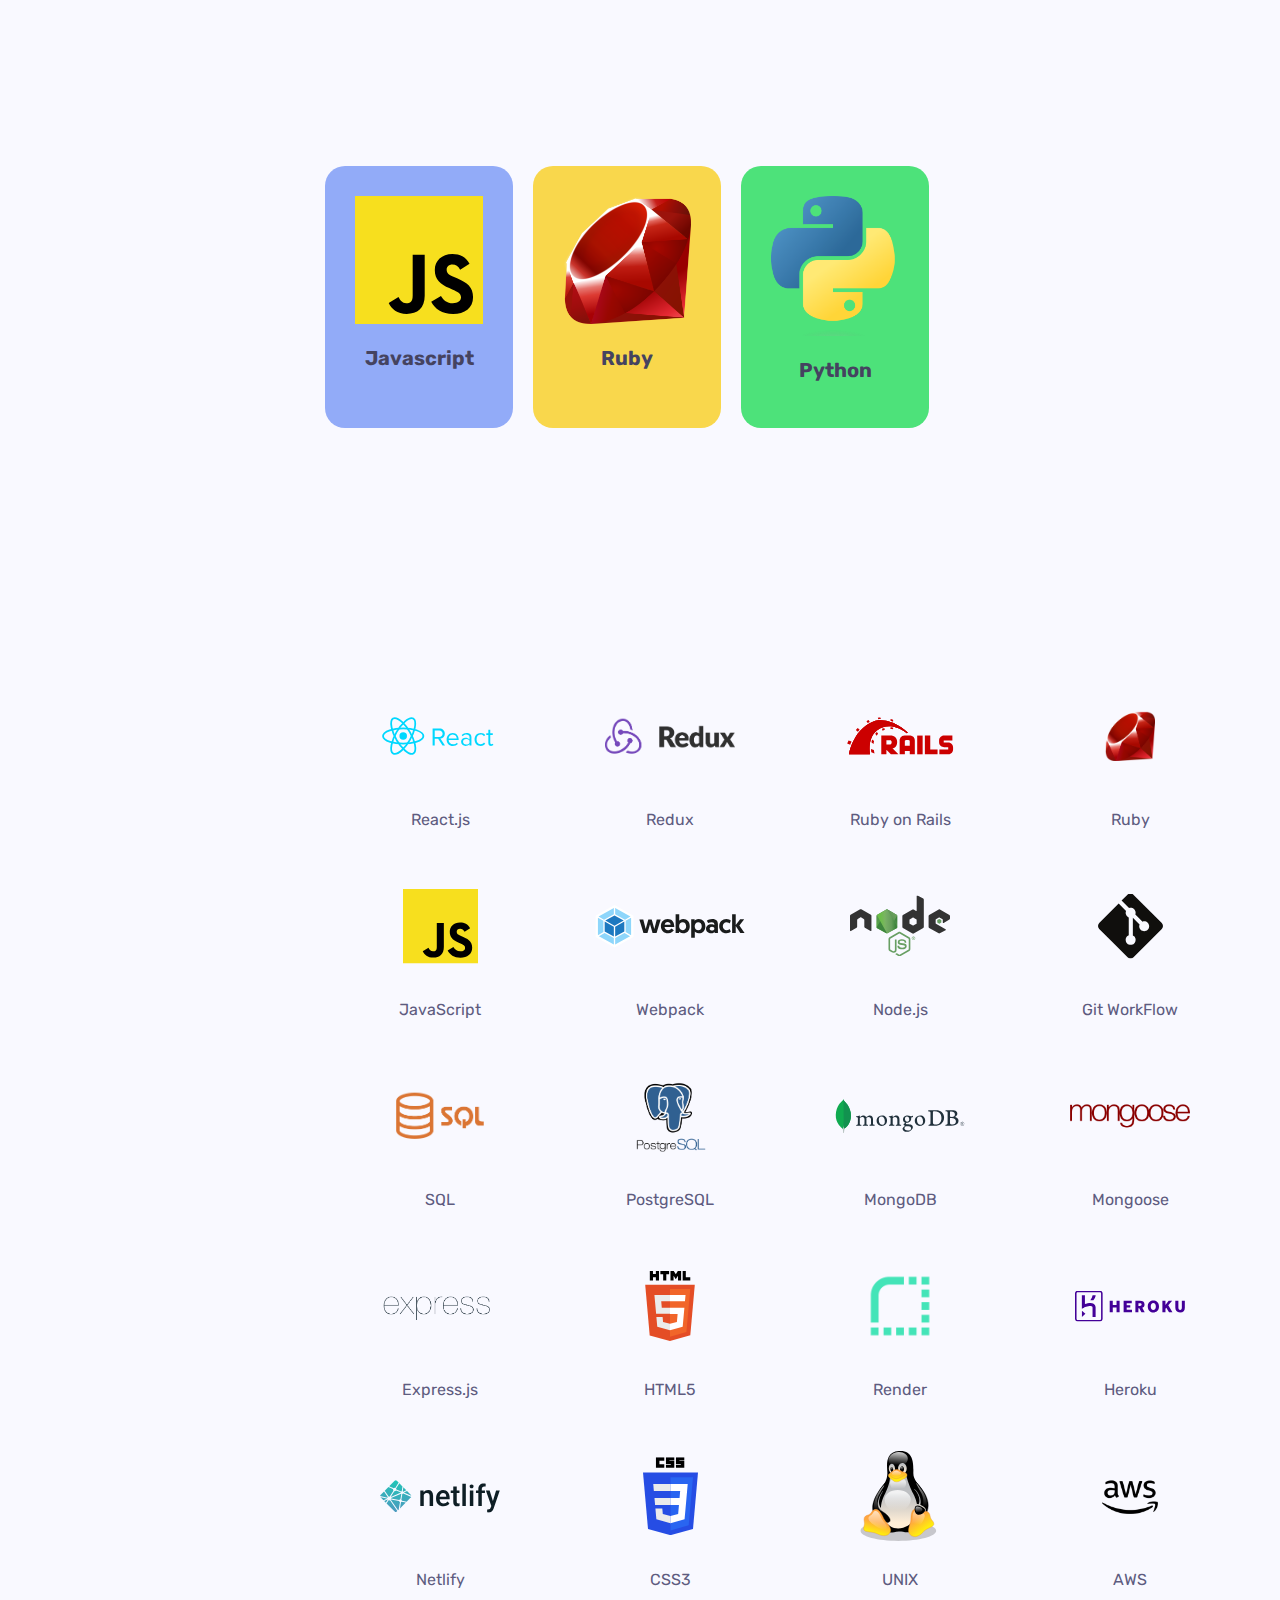
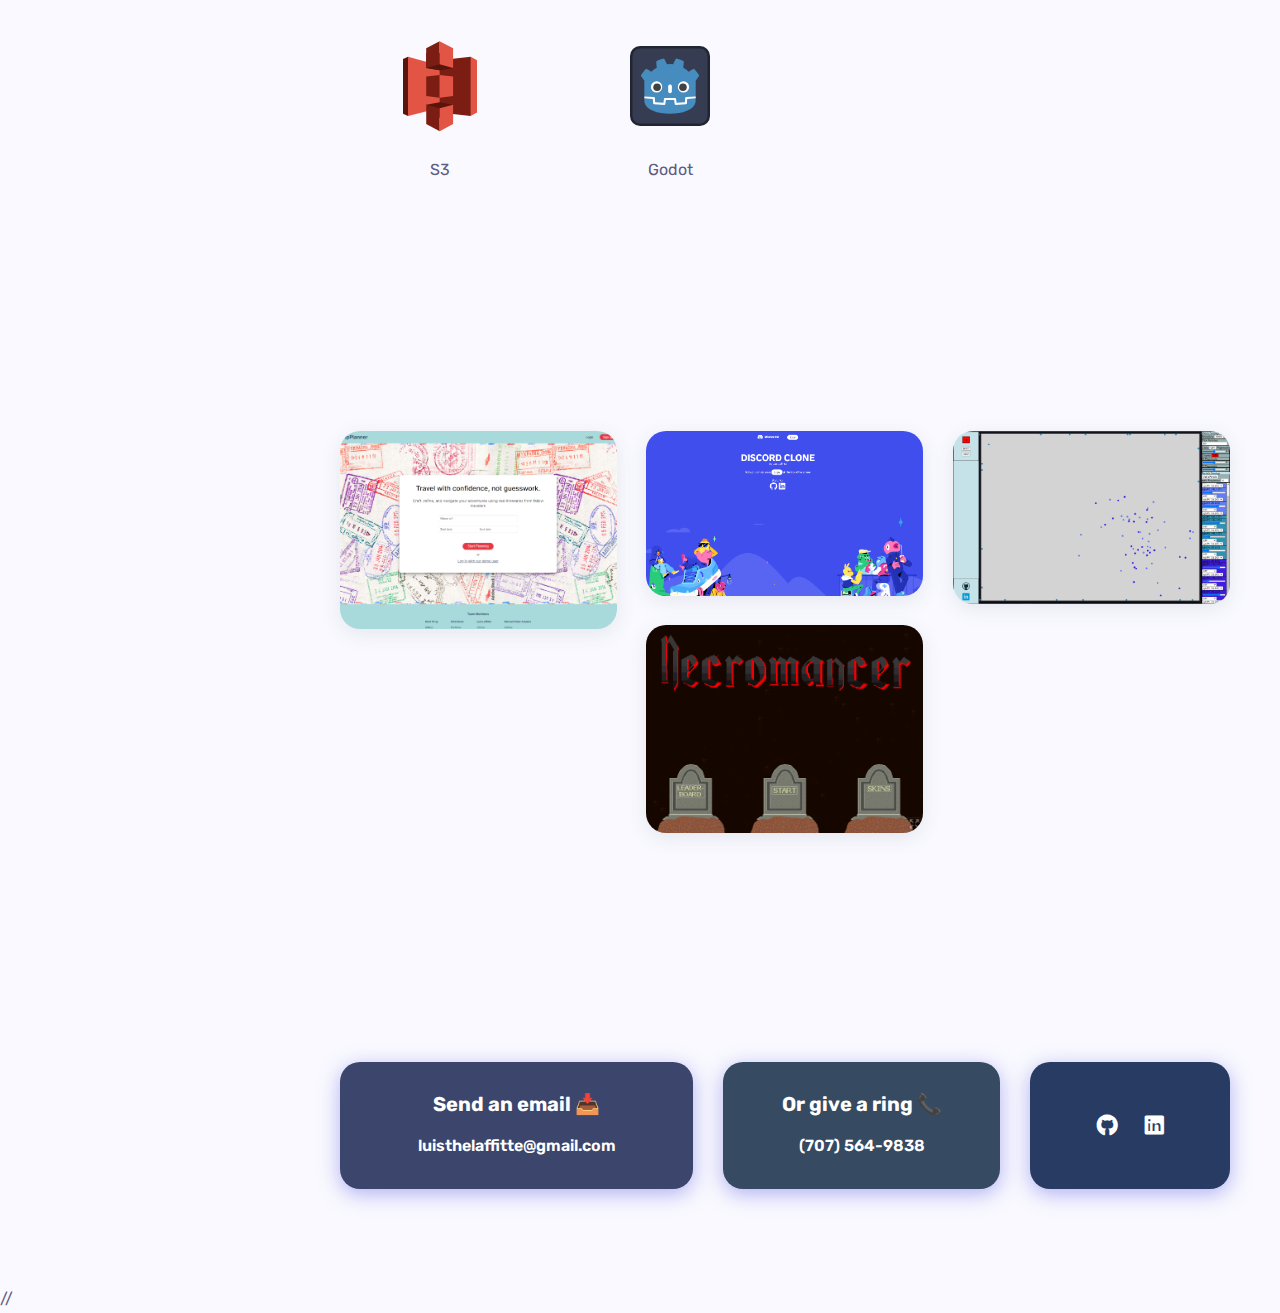
==== commit d650d5ec: "update about me" ====
--- a/index.html
+++ b/index.html
@@ -309,10 +309,17 @@
 							<div class="row-md-6">
 								<!-- about text -->
 								<p>
-									Hi! My name is Luis Laffitte, and I'm a Software Engineer. I have a passion for building and understanding how I can build the best things possible. One of my favorite things is developing a new approach to a problem I am faced with, though I am never opposed to learning strategy from those who know more than me. I'm a full stack developer with tools like React, Rails and Express, and I'm always delving into how my tools work and what new tools I can add to my kit.								</p>
+									Hi! My name is Luis Laffitte, and I'm a Software Engineer. I have a passion for building and understanding how I can build the best things possible. 
+									One of my favorite things is developing a new approach to a problem I am faced with, though I am never opposed to learning strategy from those who know more than me. 
+								</p>
+									I'm a full stack developer with tools like React, Rails and Express, and I'm always delving into how my tools work and what new tools I can add to my kit. 
+									I am also an indie game developer, making games using Godot Engine with GDScript.
+								<p>
+
+								</p>
 								<div class="mt-3">
 									<a target="_blank"
-									href="https://docs.google.com/document/d/e/2PACX-1vSz6sPnH3h7IKX_nW5nkPPR0IVhfw-mBrQbIx-M6FnEzfjKQk_ztCUD4DMue5QgcdeL5iV5xi06jwnS/pub" class="btn btn-default">
+									href="https://docs.google.com/document/d/1SEXL5FAvapWySTp87gMzZN03yvtniLsub7hojaq3jvo/edit?usp=sharing" class="btn btn-default">
 										<i class="icon-doc pr-2"></i>View CV
 									</a>
 								</div>
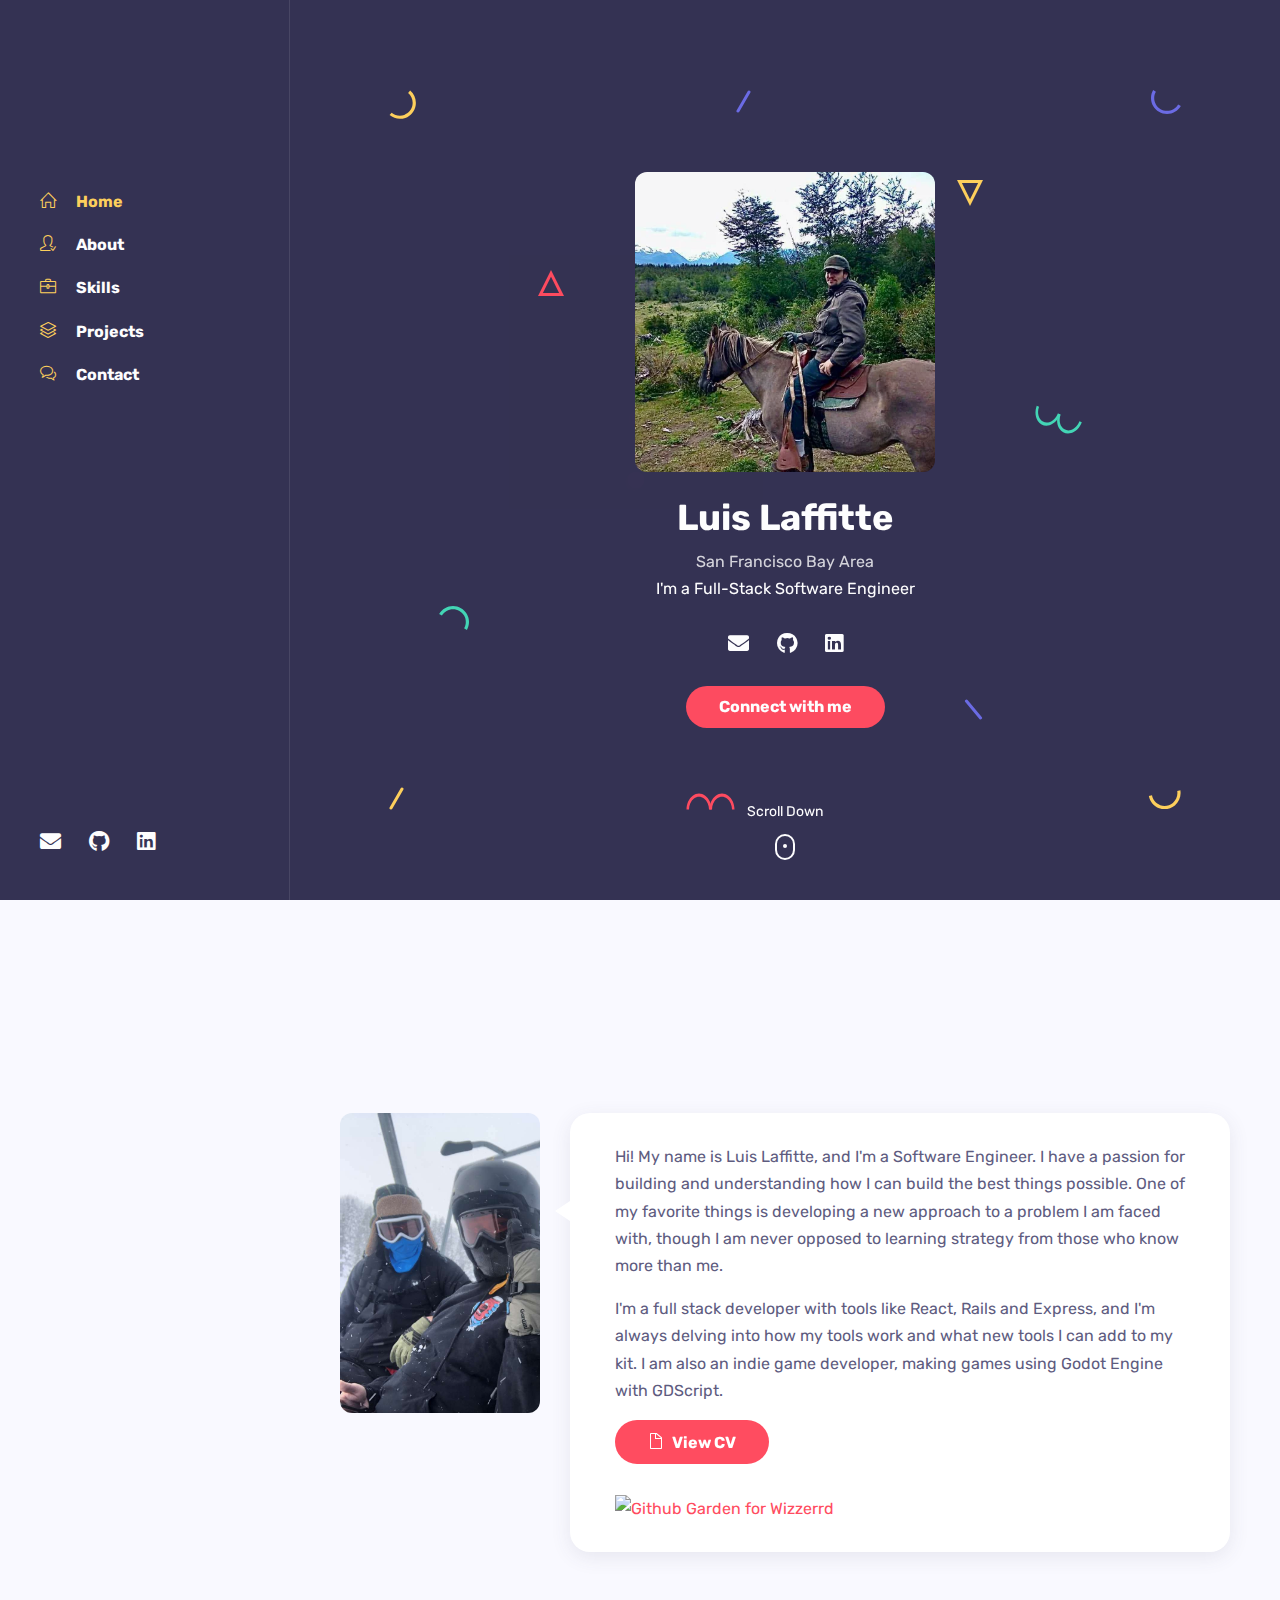
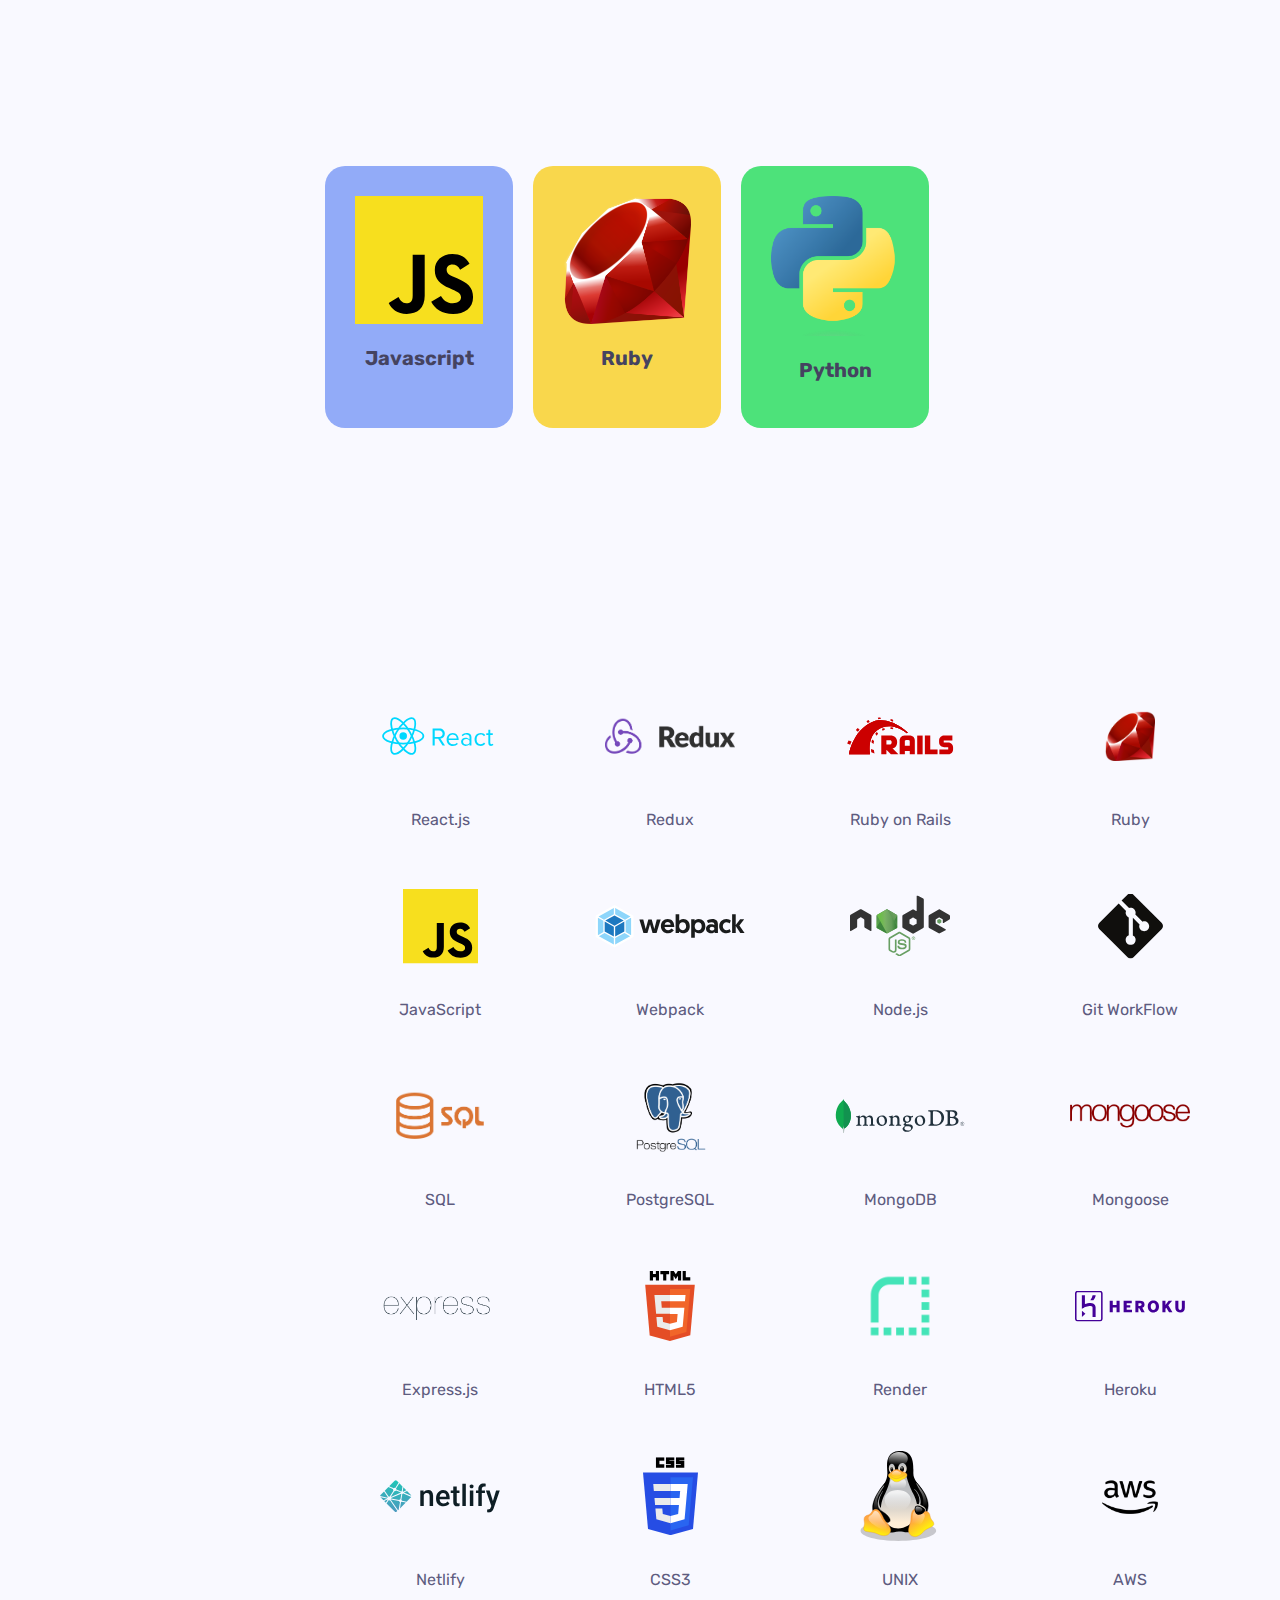
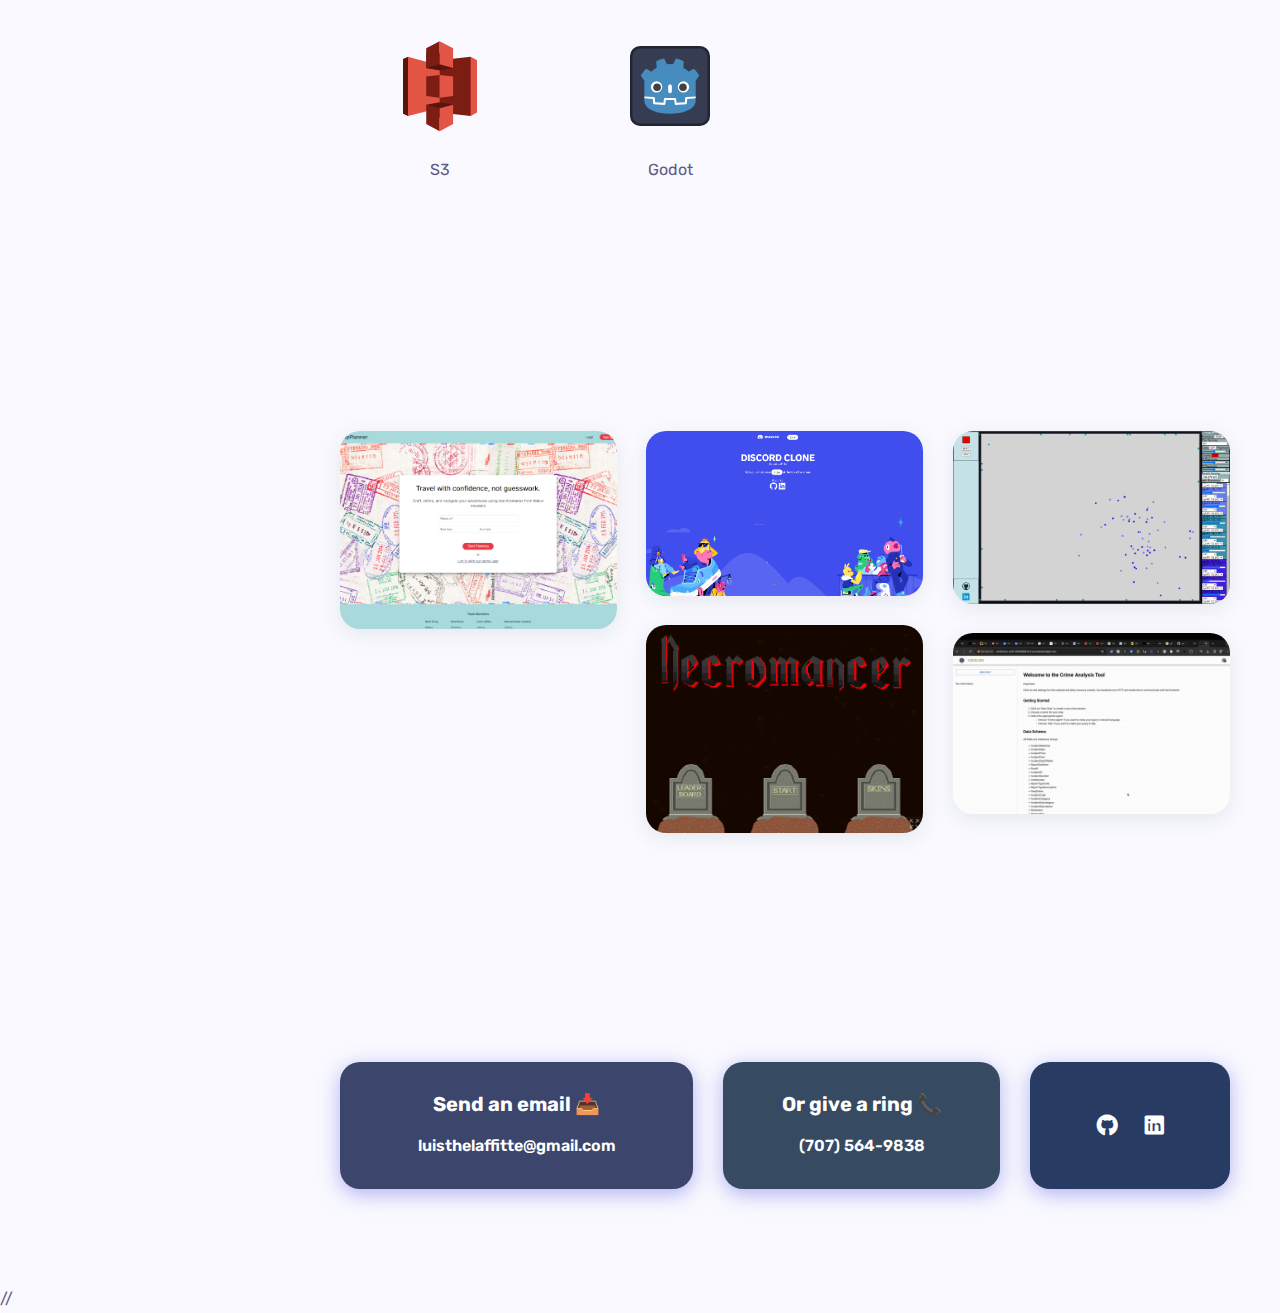
==== commit f79c551e: "add minority report to portfolio" ====
--- a/index.html
+++ b/index.html
@@ -712,7 +712,7 @@
 				</div>
 
 				<!-- DiscordClone -->
-				<div class="col-md-4 col-sm-6 grid-item ruby-on-rails react-js full-stack design">
+				<div class="col-md-4 col-sm-6 grid-item web-dev">
 					<a href="#clone-dialog" class="work-content">
 						<div class="portfolio-item rounded shadow-dark">
 							<div class="details">
@@ -890,6 +890,47 @@
 					</div>
 				</div>
 
+				<div class="col-md-4 col-sm-6 grid-item web-dev">
+					<a href="#minority-dialog" class="work-content">
+						<div class="portfolio-item rounded shadow-dark">
+							<div class="details">
+								<span class="term">Full-Stack AI</span>
+								<h4 class="title">Minority Report</h4>
+								<span class="view-details-button">
+									View project details
+									<i class="small icon-arrow-right"></i>
+								</span>
+							</div>
+							<div class="thumb">
+								<img src="images/projects/minority/splash.gif" alt="Discord Clone" />
+								<div class="mask"></div>
+							</div>
+						</div>
+					</a>
+					<div id="minority-dialog" class="white-popup zoom-anim-dialog mfp-hide">
+						<h1>Minority Report</h1>
+						<h5>
+							Next.js, Stripe, Azure, Python, OpenAI, Eidolon Open Source SDK
+						</h5>
+						<img src="images/projects/minority/chat.png" alt="Discord Clone" />
+						<div class="spacer" data-height="32"></div>
+						<p>Minority Report is a full-stack AI web application that utilizes Next.js, Stripe, Azure, Python, and OpenAI. It provides up-to-date information on crimes happening in San Francisco, empowering citizens with real-time insights and awareness.</p>
+						<div class="spacer" data-height="32"></div>
+						<ul>
+							<li>Developed using Next.js for server-side rendering and optimized performance</li>
+							<li>Integrated Stripe for secure and seamless payment processing</li>
+							<li>Utilized Azure for scalable cloud infrastructure and deployment</li>
+							<li>Implemented AI capabilities using Python and OpenAI API</li>
+							<li>Delivers real-time crime data and analytics for San Francisco, enabling informed decision-making and enhanced public safety</li>
+						</ul>
+						<!-- <div style="padding:75% 0 0 0;position:relative;"><iframe class="video-player" src="https://player.vimeo.com/video/723792131?h=8b184e5af4&amp;badge=0&amp;autopause=0&amp;player_id=0&amp;app_id=58479&autoplay=1&loop=1&autopause=0" frameborder="0" allow="autoplay; fullscreen; picture-in-picture" allowfullscreen style="position:absolute;top:0;left:0;width:100%;height:100%;" title="5000px_drag-n-drop.mp4"></iframe></div><script src="https://player.vimeo.com/api/player.js"></script> -->
+						
+
+						<a href="https://ambitious-cliff-002568b1e.5.azurestaticapps.net/" class="btn btn-default" target="_blank">View live site</a>
+						<a href="https://github.com/Wizzerrd/MinorityReportFrontend/" class="btn btn-default" target="_blank">GitHub Repo</a>
+					</div>
+				</div>
+
 
 
 
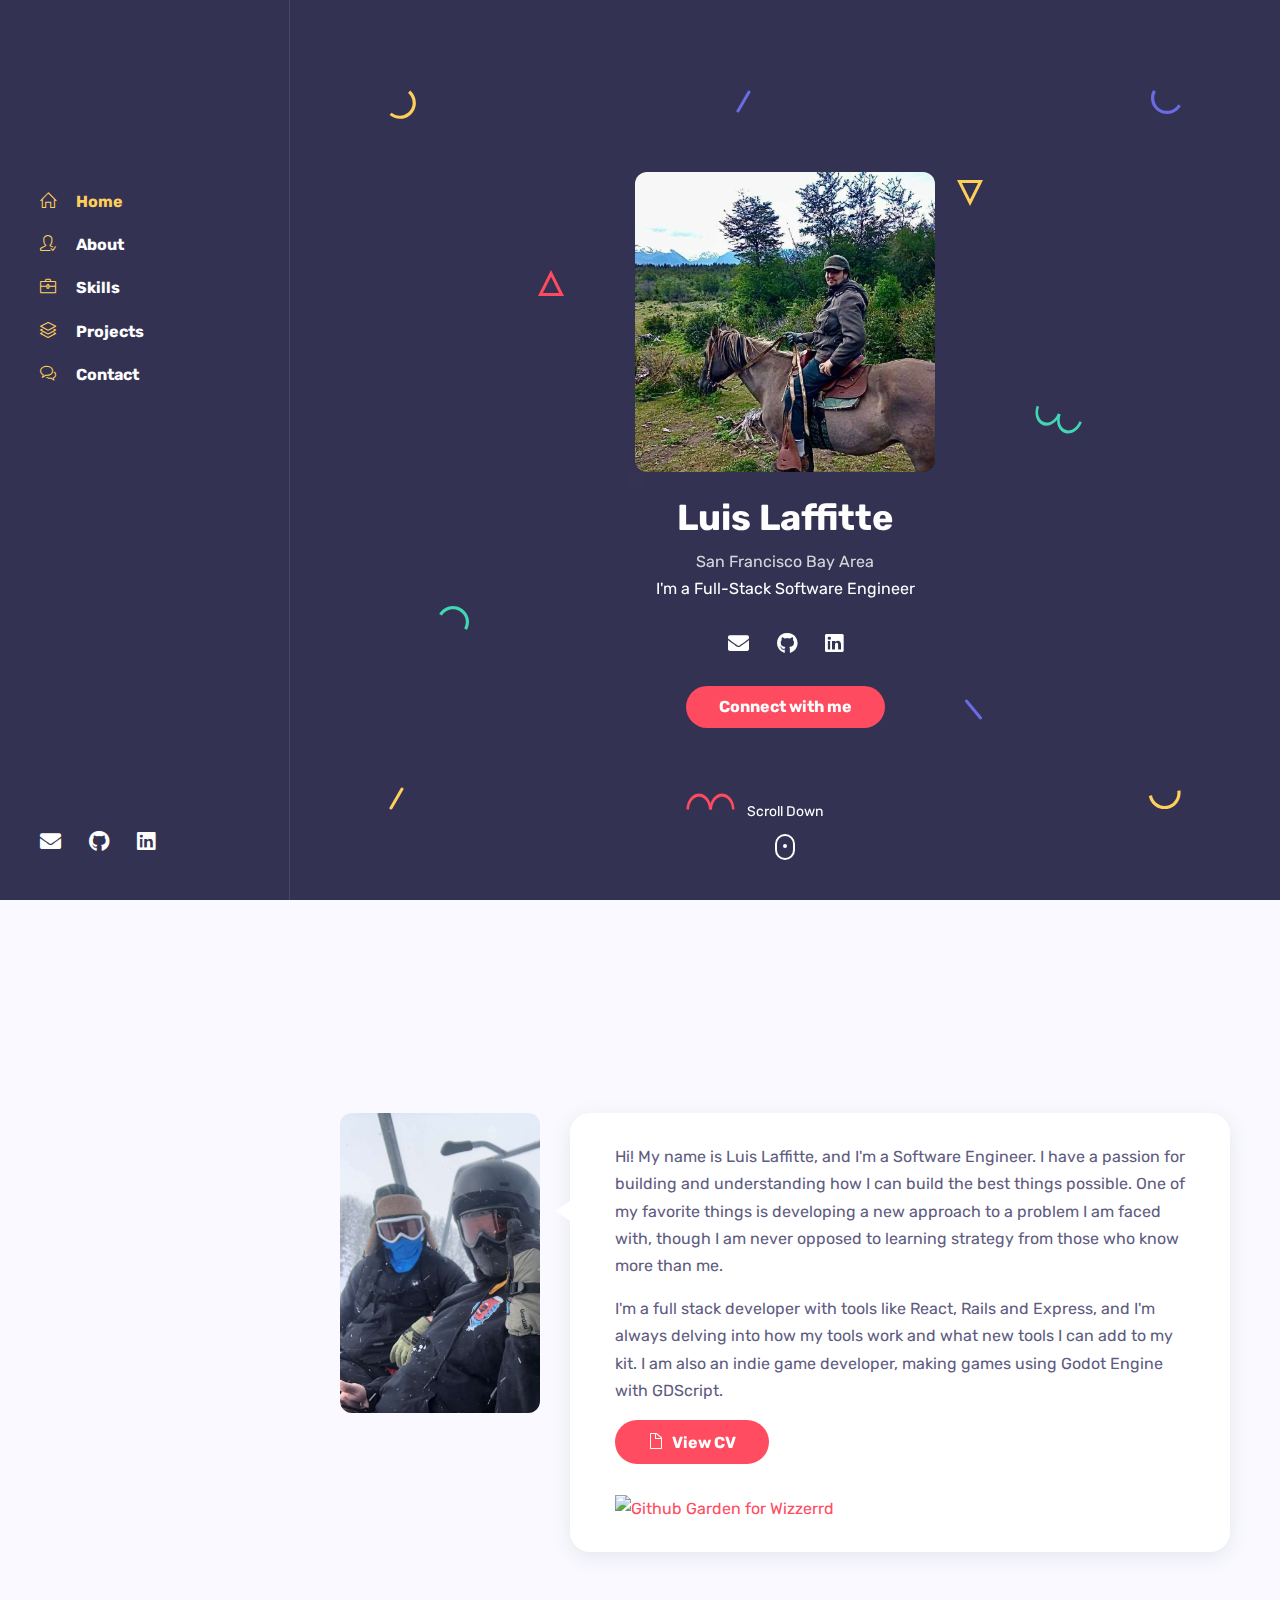
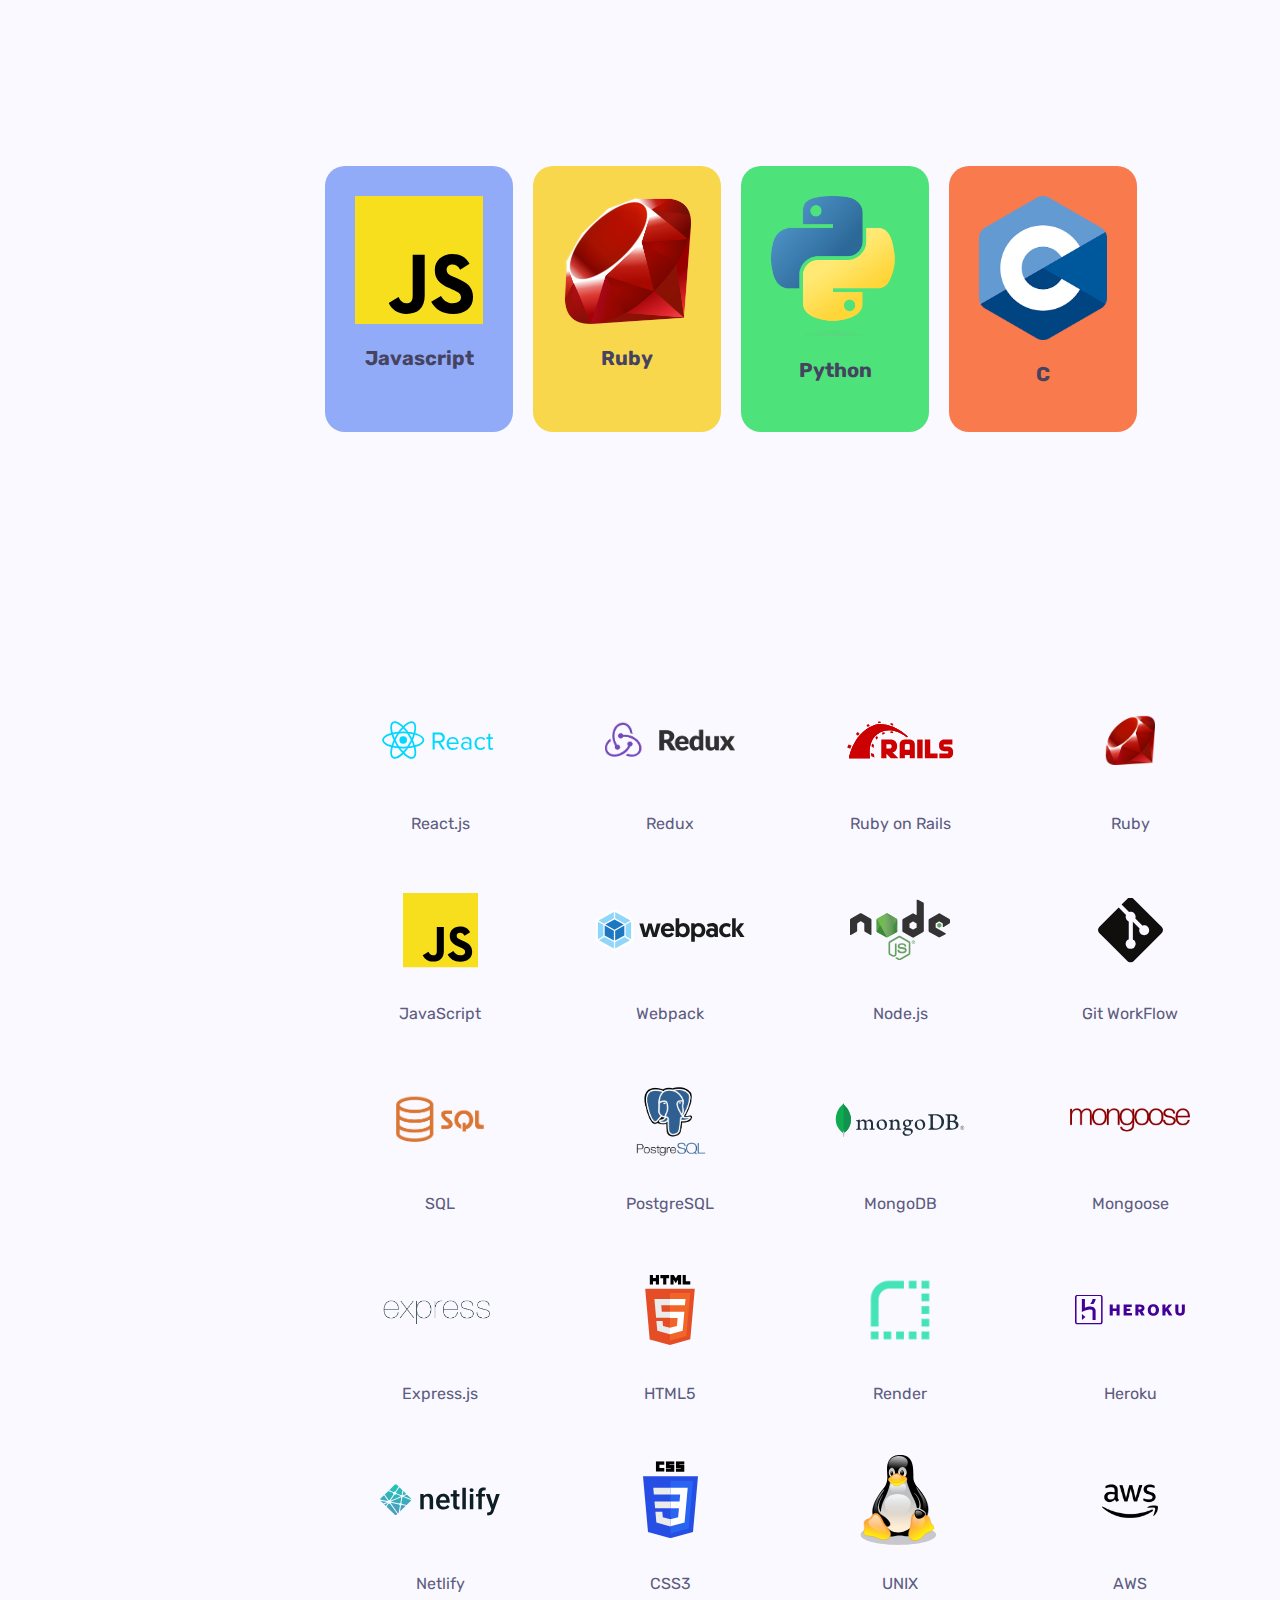
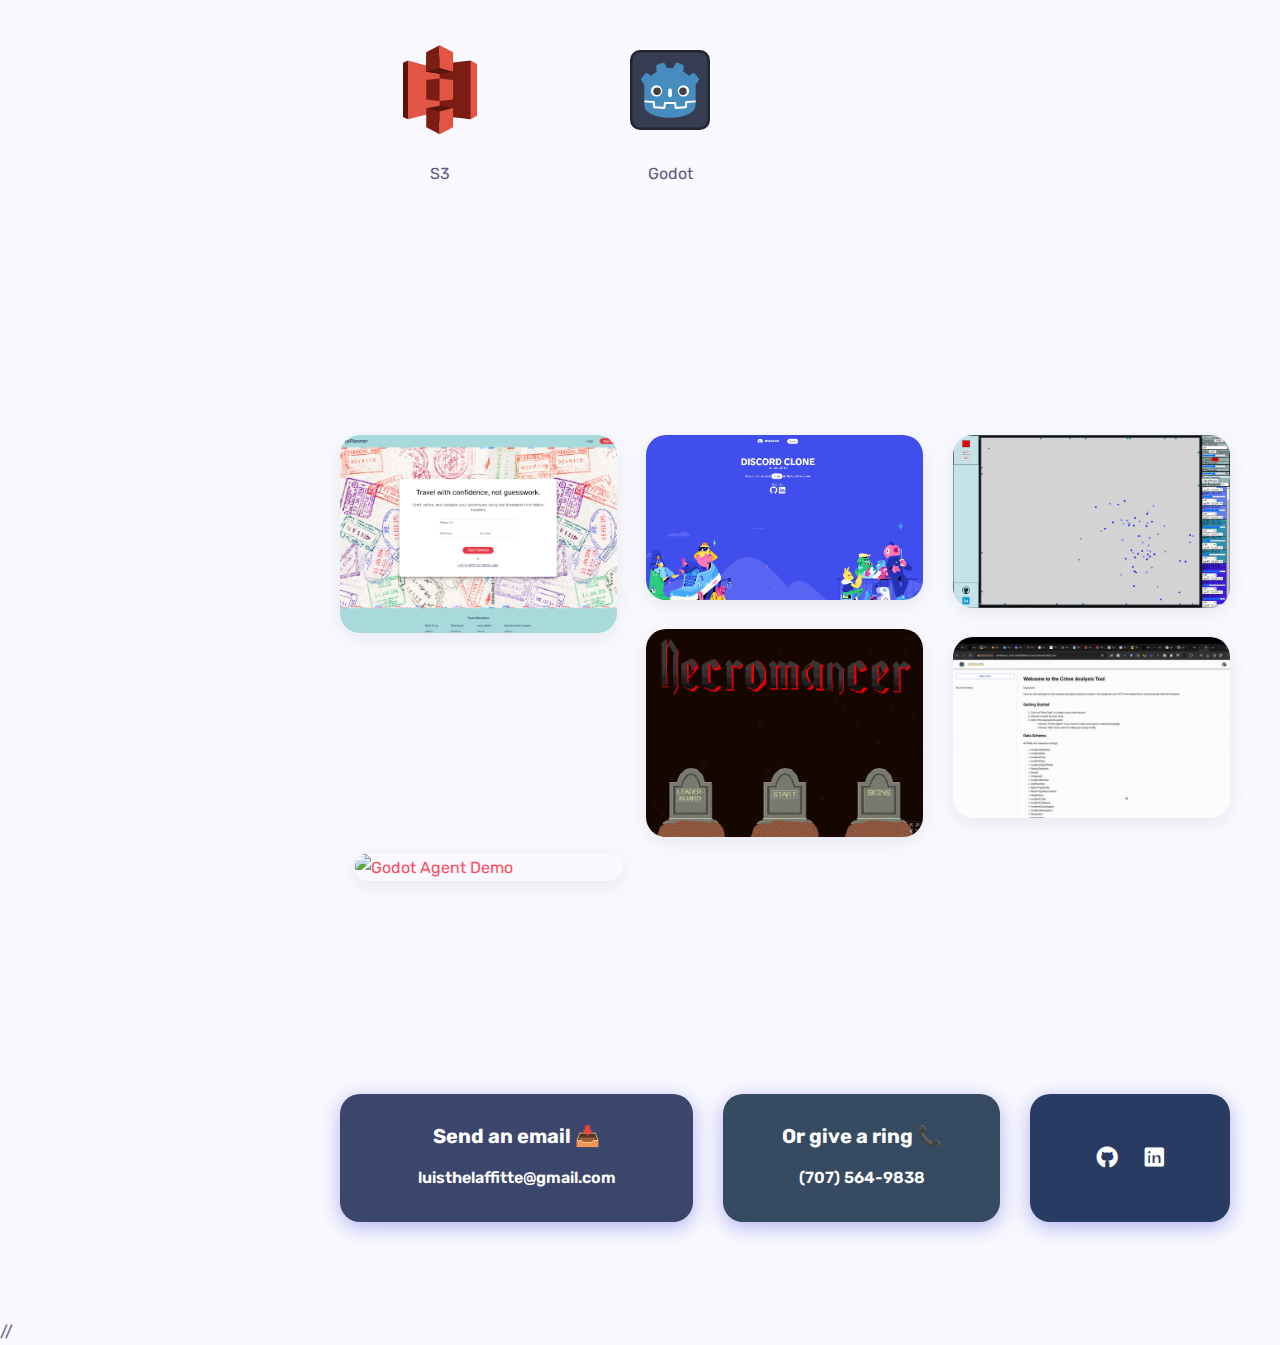
==== commit 36c5aff9: "add godot agent plugin to portfolio" ====
--- a/index.html
+++ b/index.html
@@ -364,6 +364,11 @@
 					<h3 class="mb-3 mt-0">Python</h3>
 					<!-- <p class="mb-0">Lorem ipsum dolor sit amet consectetuer adipiscing elit aenean commodo ligula eget.</p> -->
 				</div>
+				<div class="service-box rounded padding-30 text-center" data-color="#F9D74C" style="background-color: rgb(249, 122, 77);">
+					<img class="language-logo" src="images/logos/C_Logo.png" alt="C">
+					<h3 class="mb-3 mt-0">C</h3>
+					<!-- <p class="mb-0">Lorem ipsum dolor sit amet consectetuer adipiscing elit aenean commodo ligula eget.</p> -->
+				</div>
 			</div>
 
 		</div>
@@ -631,7 +636,7 @@
 				<li class="current list-inline-item" data-filter="*">All Projects</li>
 				<li class="list-inline-item" data-filter=".web-dev">Web Development</li>
 				<li class="list-inline-item" data-filter=".game-dev">Game Development</li>
-
+				<li class="list-inline-item" data-filter=".agents">AI & Agents</li>
 			</ul>
 			
 			<!-- portfolio filter (mobile) -->
@@ -639,7 +644,8 @@
 				<select class="portfolio-filter-mobile">
 					<option value="*">All Projects</option>
 					<option value=".web-dev">Web Development</option>
-					<option value=".full-stack">Game Development</option>
+					<option value=".game-dev">Game Development</option>
+					<option value=".agents">AI & Agents</option>
 				</select>
 			</div>
 			
@@ -890,7 +896,7 @@
 					</div>
 				</div>
 
-				<div class="col-md-4 col-sm-6 grid-item web-dev">
+				<div class="col-md-4 col-sm-6 grid-item web-dev agents">
 					<a href="#minority-dialog" class="work-content">
 						<div class="portfolio-item rounded shadow-dark">
 							<div class="details">
@@ -902,7 +908,7 @@
 								</span>
 							</div>
 							<div class="thumb">
-								<img src="images/projects/minority/splash.gif" alt="Discord Clone" />
+								<img src="images/projects/minority/splash.gif" alt="Minority Report" />
 								<div class="mask"></div>
 							</div>
 						</div>
@@ -912,7 +918,7 @@
 						<h5>
 							Next.js, Stripe, Azure, Python, OpenAI, Eidolon Open Source SDK
 						</h5>
-						<img src="images/projects/minority/chat.png" alt="Discord Clone" />
+						<img src="images/projects/minority/chat.png" alt="Minority Report" />
 						<div class="spacer" data-height="32"></div>
 						<p>Minority Report is a full-stack AI web application that utilizes Next.js, Stripe, Azure, Python, and OpenAI. It provides up-to-date information on crimes happening in San Francisco, empowering citizens with real-time insights and awareness.</p>
 						<div class="spacer" data-height="32"></div>
@@ -930,6 +936,47 @@
 						<a href="https://github.com/Wizzerrd/MinorityReportFrontend/" class="btn btn-default" target="_blank">GitHub Repo</a>
 					</div>
 				</div>
+
+			</div>
+
+			<div class="col-md-4 col-sm-6 grid-item game-dev agents">
+				<a href="#godot-agent-dialog" class="work-content">
+					<div class="portfolio-item rounded shadow-dark">
+						<div class="details">
+							<span class="term">Godot/EidolonAI</span>
+							<h4 class="title">GodotAgent Plugin</h4>
+							<span class="view-details-button">
+								View project details
+								<i class="small icon-arrow-right"></i>
+							</span>
+						</div>
+						<div class="thumb">
+							<img src="images/projects/godotagent/giffer.gif" alt="Godot Agent Demo" />
+							<div class="mask"></div>
+						</div>
+					</div>
+				</a>
+				<div id="godot-agent-dialog" class="white-popup zoom-anim-dialog mfp-hide">
+					<h1>GodotAgent Plugin</h1>
+					<h5>
+						Godot, GDScript, Eidolon AI Agent Framework
+					</h5>
+					<img src="images/projects/godotagent/giffer.gif" alt="Godot Agent Demo" />
+					<div class="spacer" data-height="32"></div>
+					<p>GodotAgent is a plugin for Godot 4 that provides LLM integration in Godot Engine using the Eidolon AI Framework.</p>
+					<h5>Features</h5>
+					<ul>
+						<li>Configure an agent with Eidolon and connect it to your game in Godot</li>
+						<li>HTTPSSE Streaming for near real-time responses from your agents</li>
+						<li>Demo to showcase the plugin available in the repo.</li>
+					</ul>
+					<!-- <div style="padding:75% 0 0 0;position:relative;"><iframe class="video-player" src="https://player.vimeo.com/video/723792131?h=8b184e5af4&amp;badge=0&amp;autopause=0&amp;player_id=0&amp;app_id=58479&autoplay=1&loop=1&autopause=0" frameborder="0" allow="autoplay; fullscreen; picture-in-picture" allowfullscreen style="position:absolute;top:0;left:0;width:100%;height:100%;" title="5000px_drag-n-drop.mp4"></iframe></div><script src="https://player.vimeo.com/api/player.js"></script> -->
+					
+
+					<a href="https://ambitious-cliff-002568b1e.5.azurestaticapps.net/" class="btn btn-default" target="_blank">View live site</a>
+					<a href="https://github.com/Wizzerrd/MinorityReportFrontend/" class="btn btn-default" target="_blank">GitHub Repo</a>
+				</div>
+			</div>
 
 
 
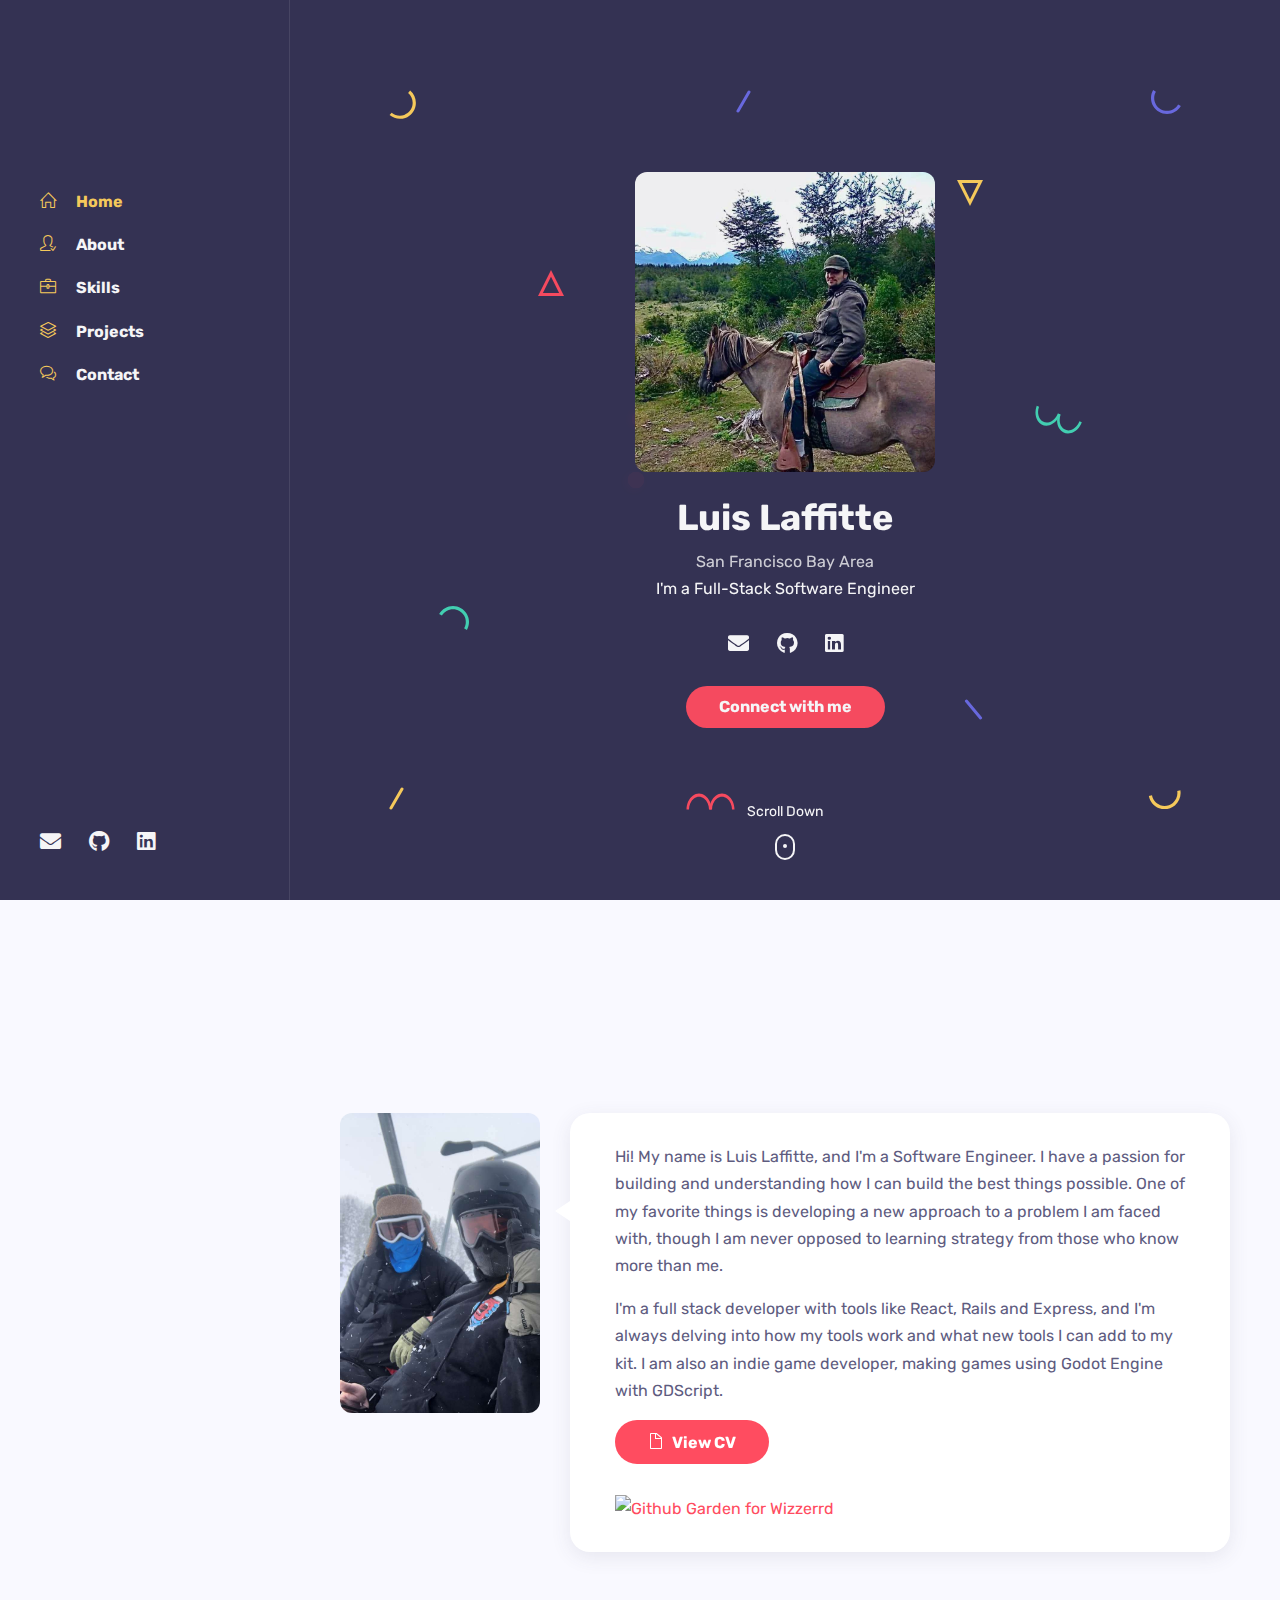
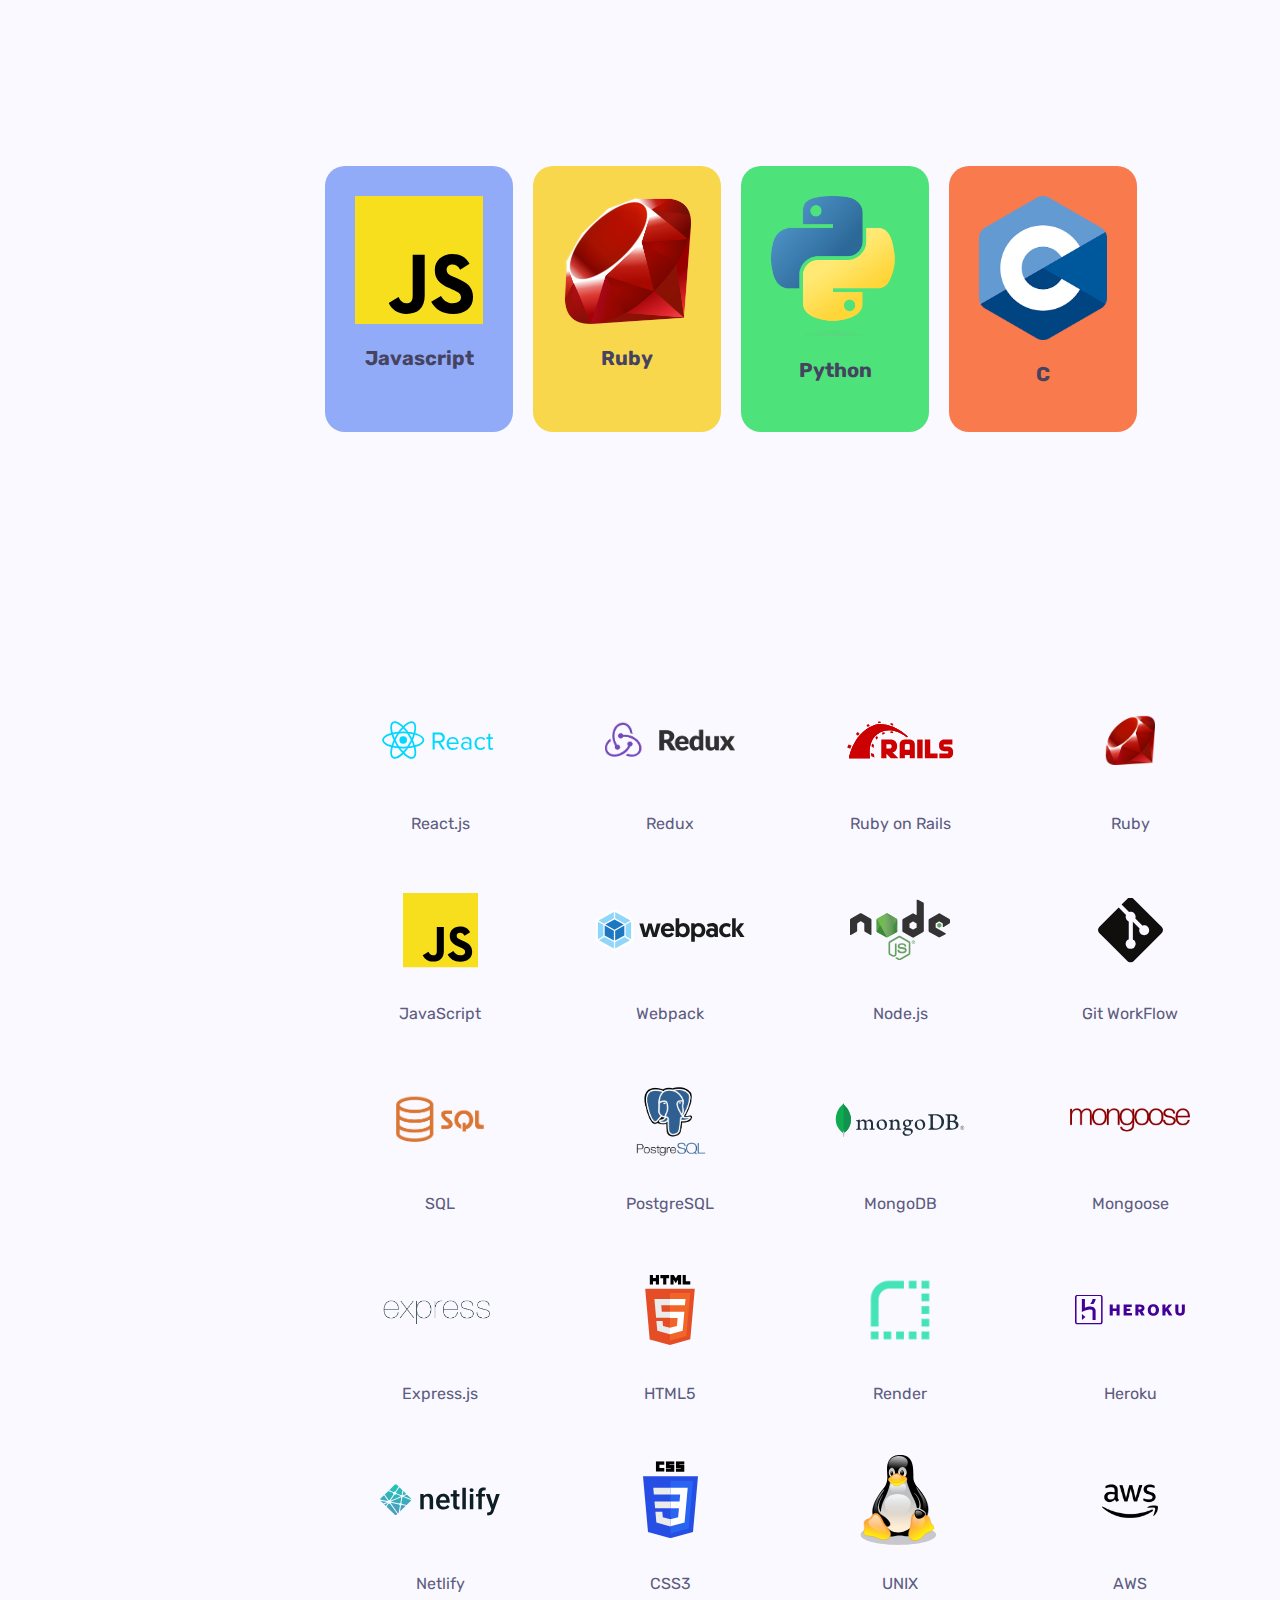
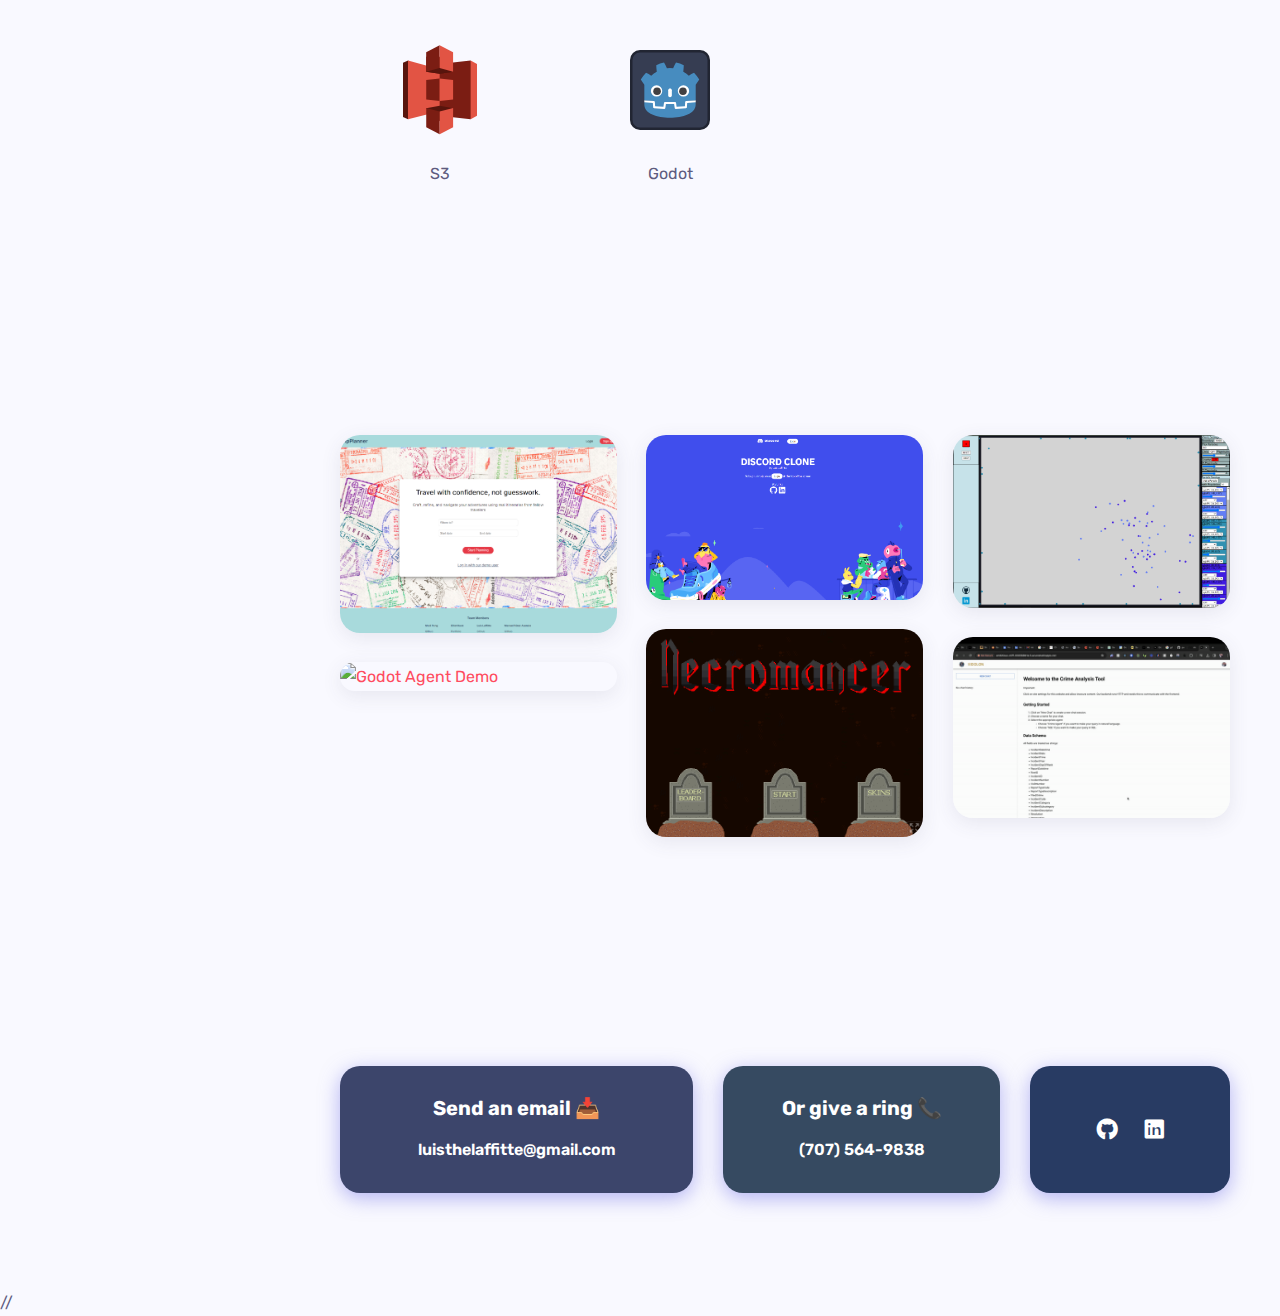
==== commit beb99029: "fix formatting on projects section" ====
--- a/index.html
+++ b/index.html
@@ -652,7 +652,7 @@
 			<!-- portolio wrapper -->
 			<div class="row portfolio-wrapper">
 				<!-- TripPlanner -->
-				<div class="col-md-4 col-sm-6 grid-item web-dev">
+				<div class="col-md-4 grid-item web-dev">
 					<a href="#planner-dialog" class="work-content">
 						<div class="portfolio-item rounded shadow-dark">
 							<div class="details">
@@ -718,7 +718,7 @@
 				</div>
 
 				<!-- DiscordClone -->
-				<div class="col-md-4 col-sm-6 grid-item web-dev">
+				<div class="col-md-4 grid-item web-dev">
 					<a href="#clone-dialog" class="work-content">
 						<div class="portfolio-item rounded shadow-dark">
 							<div class="details">
@@ -788,7 +788,7 @@
 				</div>
 
 				<!-- Emergent Quanta -->
-				<div class="col-md-4 col-sm-6 grid-item web-dev game-dev">
+				<div class="col-md-4 grid-item web-dev game-dev">
 					<a href="#quanta-dialog" class="work-content">
 						<div class="portfolio-item rounded shadow-dark">
 							<div class="details">
@@ -842,10 +842,11 @@
 						<a href="https://github.com/Wizzerrd/jsProjectLuis/" class="btn btn-default" target="_blank">GitHub Repo</a>
 					</div>
 				</div>
-								<!-- Necromancer -->
+
+				<!-- Necromancer -->
 				<!-- Game Design Document Link -->
 				<!-- https://docs.google.com/document/d/15BLQ4FembxVg97er87V9k2UqzXOJPd6HIL8ma7R9tVU/edit?usp=sharing -->
-				<div class="col-md-4 col-sm-6 grid-item game-dev">
+				<div class="col-md-4 grid-item game-dev">
 					<a href="#necromancer-dialog" class="work-content">
 						<div class="portfolio-item rounded shadow-dark">
 							<div class="details">
@@ -895,8 +896,9 @@
 						<a href="https://docs.google.com/document/d/15BLQ4FembxVg97er87V9k2UqzXOJPd6HIL8ma7R9tVU/edit?usp=sharing" class="btn btn-default" target="_blank">Game Design Document</a>
 					</div>
 				</div>
-
-				<div class="col-md-4 col-sm-6 grid-item web-dev agents">
+				
+				<!-- Minority Report -->
+				<div class="col-md-4 grid-item web-dev agents">
 					<a href="#minority-dialog" class="work-content">
 						<div class="portfolio-item rounded shadow-dark">
 							<div class="details">
@@ -937,46 +939,47 @@
 					</div>
 				</div>
 
-			</div>
-
-			<div class="col-md-4 col-sm-6 grid-item game-dev agents">
-				<a href="#godot-agent-dialog" class="work-content">
-					<div class="portfolio-item rounded shadow-dark">
-						<div class="details">
-							<span class="term">Godot/EidolonAI</span>
-							<h4 class="title">GodotAgent Plugin</h4>
-							<span class="view-details-button">
-								View project details
-								<i class="small icon-arrow-right"></i>
-							</span>
-						</div>
-						<div class="thumb">
-							<img src="images/projects/godotagent/giffer.gif" alt="Godot Agent Demo" />
-							<div class="mask"></div>
-						</div>
-					</div>
-				</a>
-				<div id="godot-agent-dialog" class="white-popup zoom-anim-dialog mfp-hide">
-					<h1>GodotAgent Plugin</h1>
-					<h5>
-						Godot, GDScript, Eidolon AI Agent Framework
-					</h5>
-					<img src="images/projects/godotagent/giffer.gif" alt="Godot Agent Demo" />
-					<div class="spacer" data-height="32"></div>
-					<p>GodotAgent is a plugin for Godot 4 that provides LLM integration in Godot Engine using the Eidolon AI Framework.</p>
-					<h5>Features</h5>
-					<ul>
-						<li>Configure an agent with Eidolon and connect it to your game in Godot</li>
-						<li>HTTPSSE Streaming for near real-time responses from your agents</li>
-						<li>Demo to showcase the plugin available in the repo.</li>
-					</ul>
-					<!-- <div style="padding:75% 0 0 0;position:relative;"><iframe class="video-player" src="https://player.vimeo.com/video/723792131?h=8b184e5af4&amp;badge=0&amp;autopause=0&amp;player_id=0&amp;app_id=58479&autoplay=1&loop=1&autopause=0" frameborder="0" allow="autoplay; fullscreen; picture-in-picture" allowfullscreen style="position:absolute;top:0;left:0;width:100%;height:100%;" title="5000px_drag-n-drop.mp4"></iframe></div><script src="https://player.vimeo.com/api/player.js"></script> -->
-					
-
-					<a href="https://ambitious-cliff-002568b1e.5.azurestaticapps.net/" class="btn btn-default" target="_blank">View live site</a>
-					<a href="https://github.com/Wizzerrd/MinorityReportFrontend/" class="btn btn-default" target="_blank">GitHub Repo</a>
-				</div>
-			</div>
+				<!-- GodotAgent Plugin  -->
+				<div class="col-md-4 grid-item game-dev agents">
+					<a href="#godot-agent-dialog" class="work-content">
+						<div class="portfolio-item rounded shadow-dark">
+							<div class="details">
+								<span class="term">Godot/EidolonAI</span>
+								<h4 class="title">GodotAgent Plugin</h4>
+								<span class="view-details-button">
+									View project details
+									<i class="small icon-arrow-right"></i>
+								</span>
+							</div>
+							<div class="thumb">
+								<img src="images/projects/godotagent/giffer.gif" alt="Godot Agent Demo" />
+								<div class="mask"></div>
+							</div>
+						</div>
+					</a>
+					<div id="godot-agent-dialog" class="white-popup zoom-anim-dialog mfp-hide">
+						<h1>GodotAgent Plugin</h1>
+						<h5>
+							Godot, GDScript, Eidolon AI Agent Framework
+						</h5>
+						<img src="images/projects/godotagent/giffer.gif" alt="Godot Agent Demo" />
+						<div class="spacer" data-height="32"></div>
+						<p>GodotAgent is a plugin for Godot 4 that provides LLM integration in Godot Engine using the Eidolon AI Framework.</p>
+						<h5>Features</h5>
+						<ul>
+							<li>Configure an agent with Eidolon and connect it to your game in Godot</li>
+							<li>HTTPSSE Streaming for near real-time responses from your agents</li>
+							<li>Demo to showcase the plugin available in the repo.</li>
+						</ul>
+						<!-- <div style="padding:75% 0 0 0;position:relative;"><iframe class="video-player" src="https://player.vimeo.com/video/723792131?h=8b184e5af4&amp;badge=0&amp;autopause=0&amp;player_id=0&amp;app_id=58479&autoplay=1&loop=1&autopause=0" frameborder="0" allow="autoplay; fullscreen; picture-in-picture" allowfullscreen style="position:absolute;top:0;left:0;width:100%;height:100%;" title="5000px_drag-n-drop.mp4"></iframe></div><script src="https://player.vimeo.com/api/player.js"></script> -->
+						
+	
+						<a href="https://ambitious-cliff-002568b1e.5.azurestaticapps.net/" class="btn btn-default" target="_blank">View live site</a>
+						<a href="https://github.com/Wizzerrd/MinorityReportFrontend/" class="btn btn-default" target="_blank">GitHub Repo</a>
+					</div>
+				</div>
+			</div>
+
 
 
 
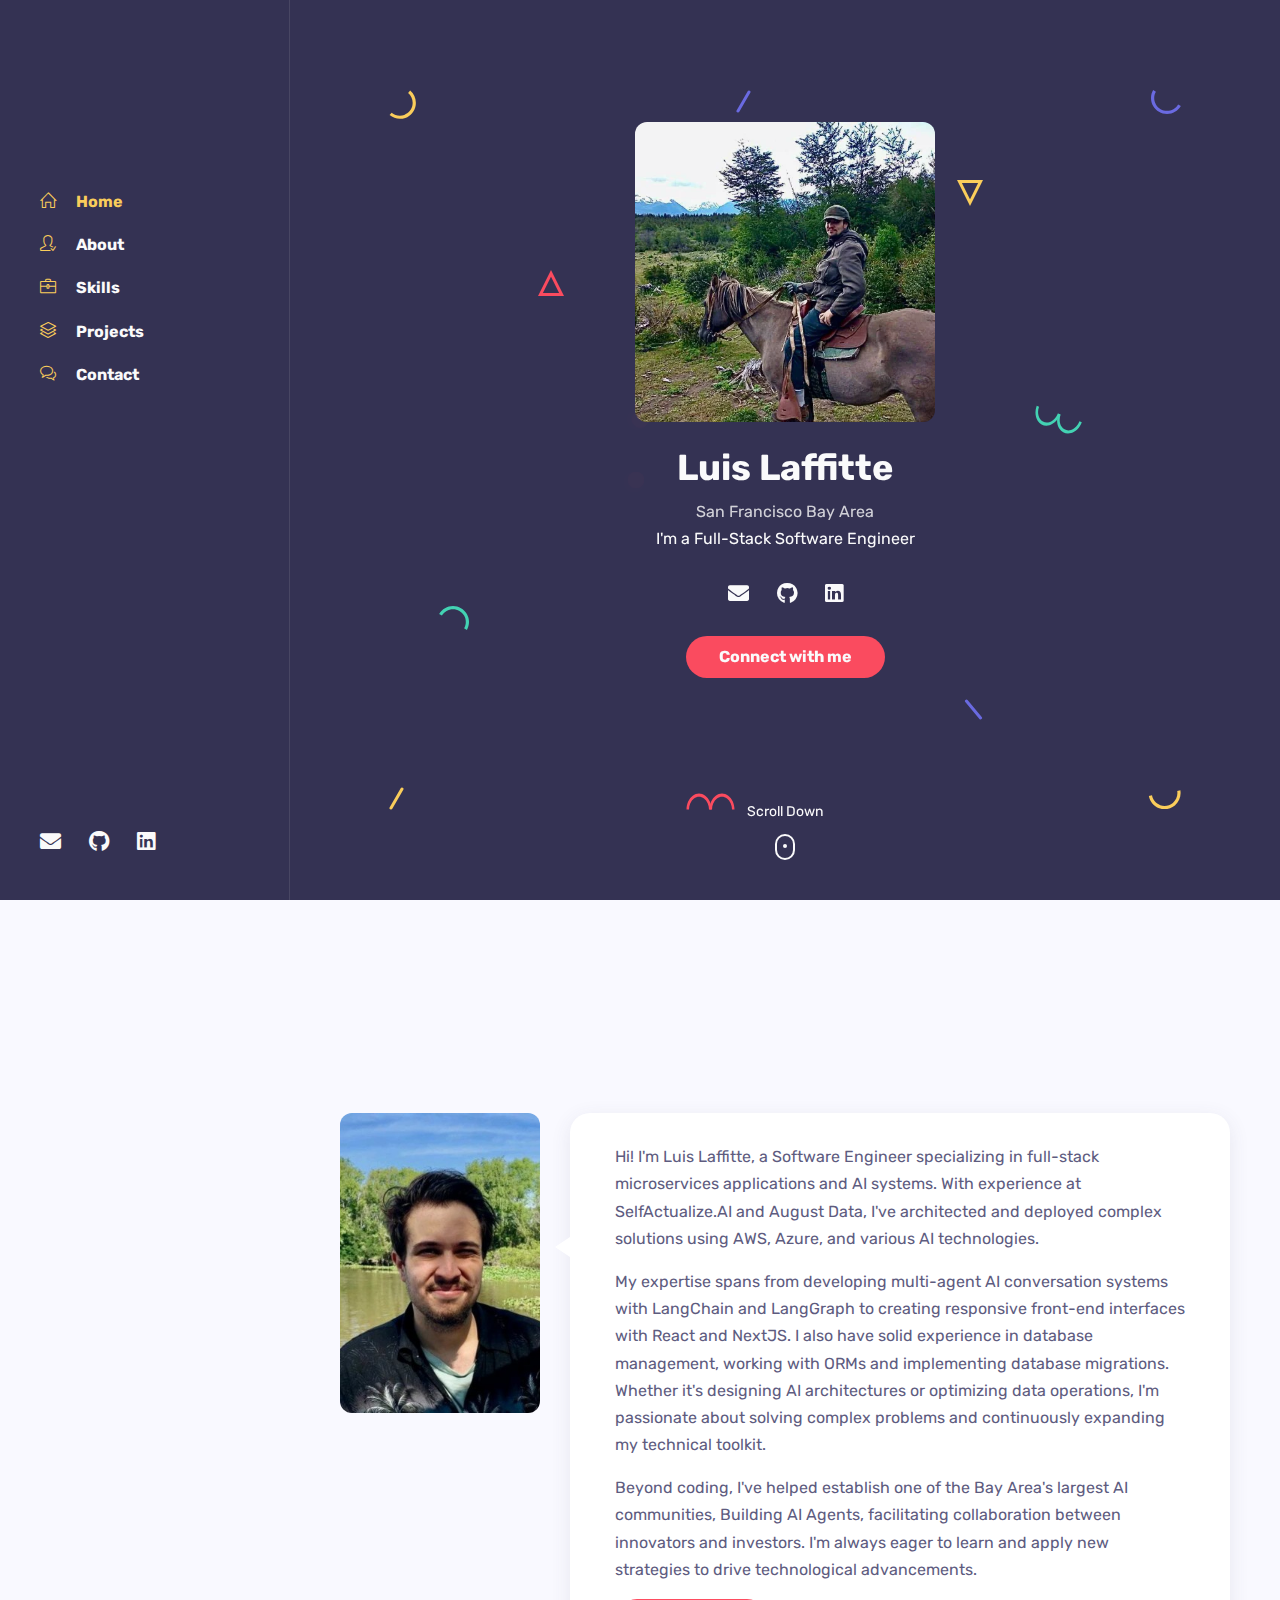
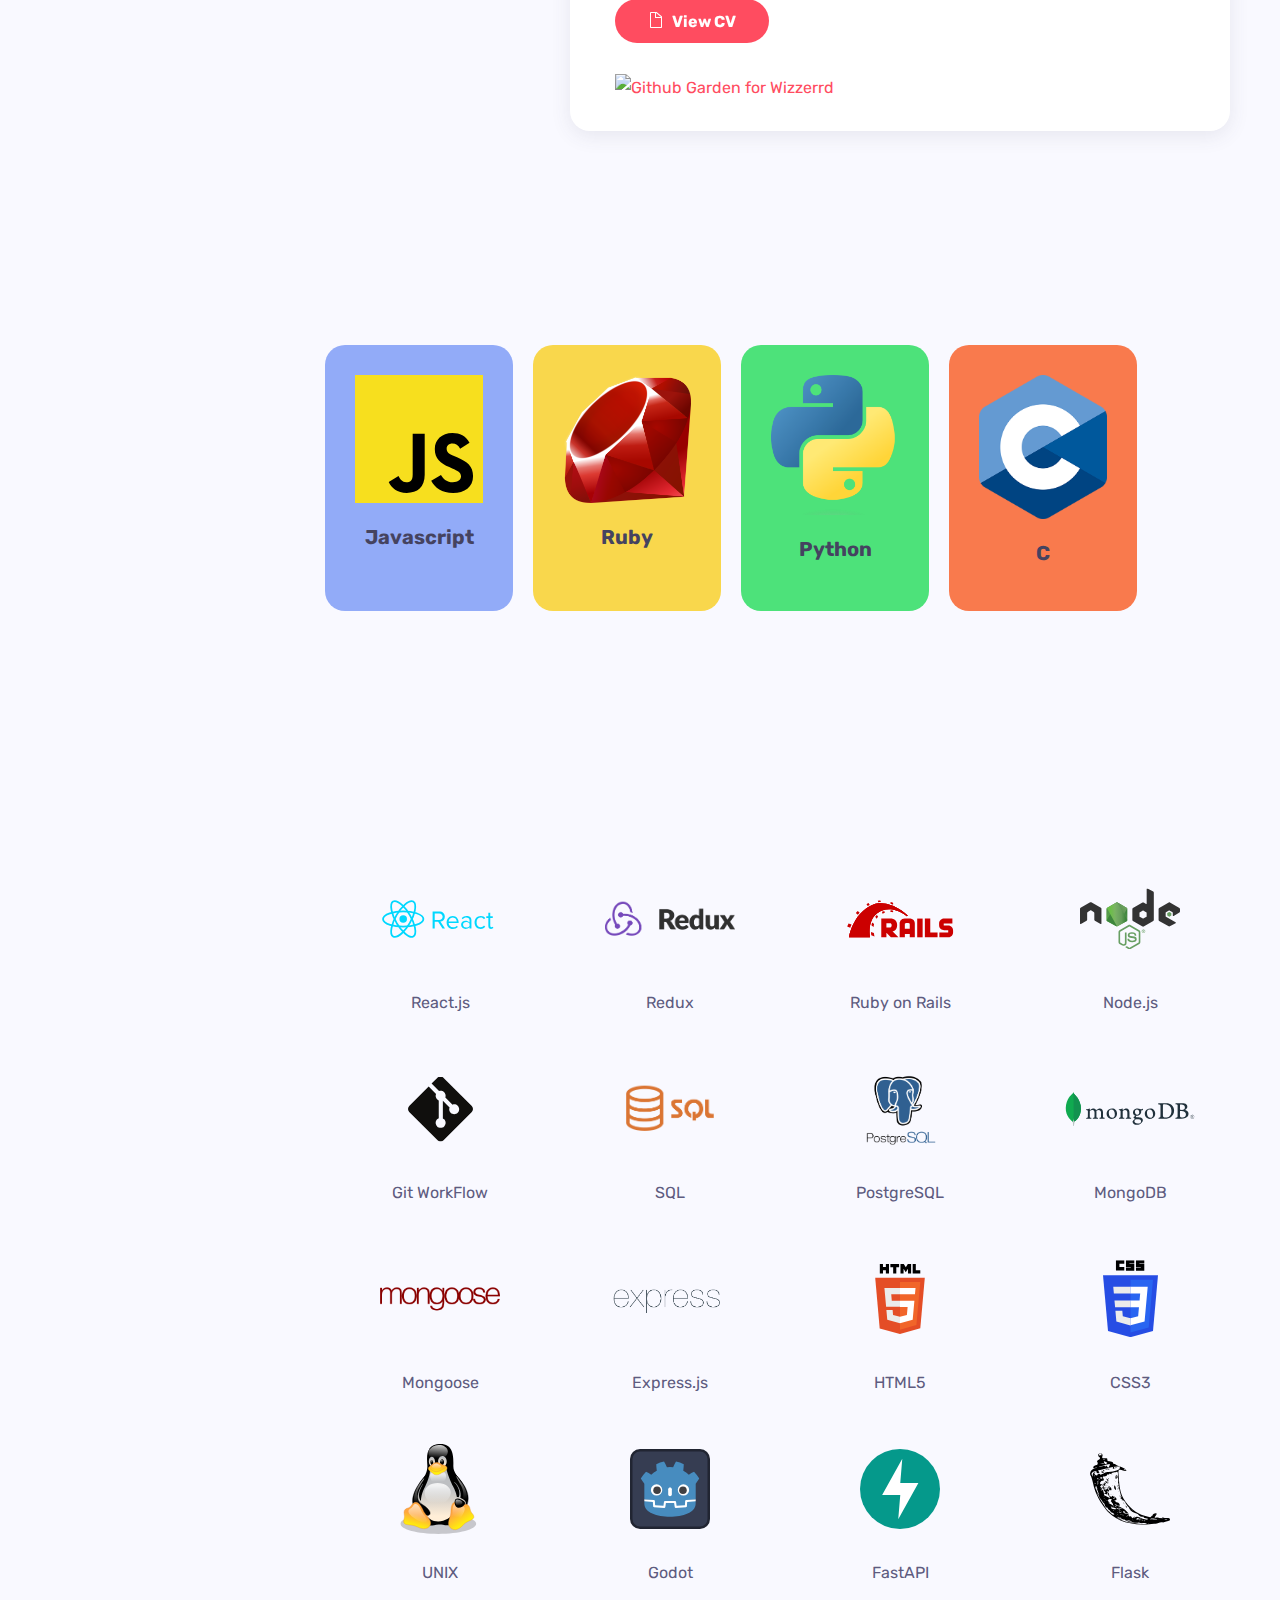
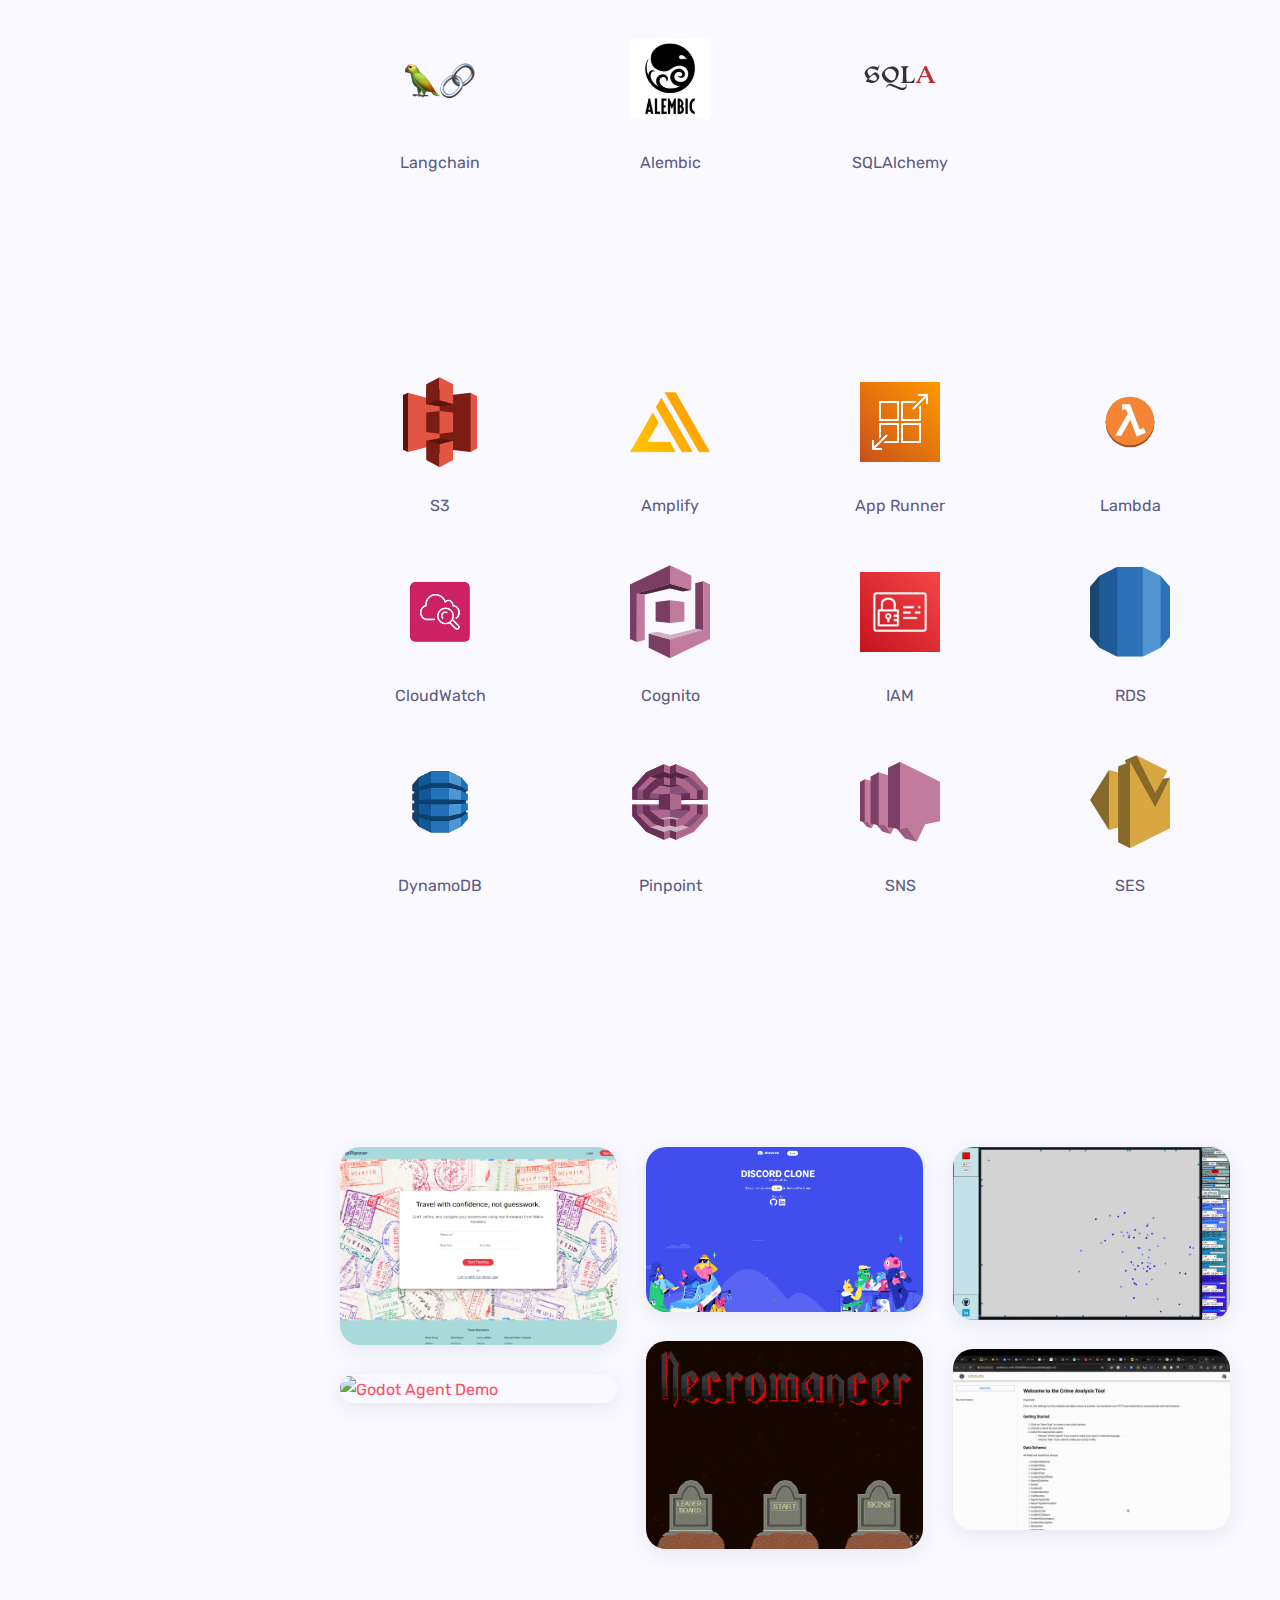
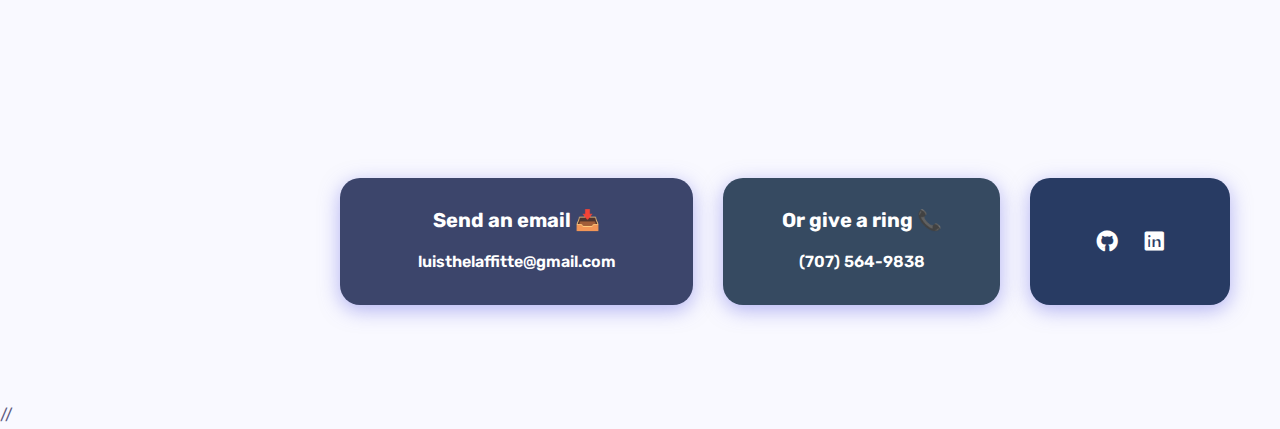
==== commit 898f6f8c: "aws section" ====
--- a/index.html
+++ b/index.html
@@ -208,8 +208,8 @@
 					<span class="text-rotating">
 						Full-Stack Software Engineer,
 						Game Developer,
-						Problem Solver, 
-						Lifelong Learner,
+						Collaborative Coder,
+						Continuous Improver,
 					</span>
 				</span>
 
@@ -242,6 +242,8 @@
 					<a href="#contact" class="btn btn-default">Connect with me</a>
 				</div>
 			</div>
+
+			<div class="spacer" data-height="100"></div>
 			
 			<!-- scroll down mouse wheel -->
 			<div class="scroll-down">
@@ -298,7 +300,7 @@
 				<div class="col-md-3">
 					<div class="text-center text-md-left">
 						<!-- avatar image -->
-						<img class="headshot skiing" width="150px" src="images/LuisSki.jpg" alt="Luis Laffitte" />
+						<img class="headshot skiing" width="120px" src="images/MyFace.jpg" alt="Luis Laffitte" style="display: block; margin: 0 auto; object-fit: cover; object-position: center;" />
 					</div>
 					<div class="spacer d-md-none d-lg-none" data-height="30"></div>
 				</div>
@@ -309,17 +311,20 @@
 							<div class="row-md-6">
 								<!-- about text -->
 								<p>
-									Hi! My name is Luis Laffitte, and I'm a Software Engineer. I have a passion for building and understanding how I can build the best things possible. 
-									One of my favorite things is developing a new approach to a problem I am faced with, though I am never opposed to learning strategy from those who know more than me. 
+									Hi! I'm Luis Laffitte, a Software Engineer specializing in full-stack microservices applications and AI systems. With experience at SelfActualize.AI and August Data, I've architected and deployed complex solutions using AWS, Azure, and various AI technologies.
 								</p>
-									I'm a full stack developer with tools like React, Rails and Express, and I'm always delving into how my tools work and what new tools I can add to my kit. 
-									I am also an indie game developer, making games using Godot Engine with GDScript.
 								<p>
+									My expertise spans from developing multi-agent AI conversation systems with LangChain and LangGraph to creating responsive front-end interfaces with React and NextJS. I also have solid experience in database management, working with ORMs and implementing database migrations. Whether it's designing AI architectures or optimizing data operations, I'm passionate about solving complex problems and continuously expanding my technical toolkit.
+								</p>
+								<p>
+									Beyond coding, I've helped establish one of the Bay Area's largest AI communities, Building AI Agents, facilitating collaboration between innovators and investors. I'm always eager to learn and apply new strategies to drive technological advancements.
+								</p>
 
 								</p>
 								<div class="mt-3">
 									<a target="_blank"
-									href="https://docs.google.com/document/d/1SEXL5FAvapWySTp87gMzZN03yvtniLsub7hojaq3jvo/edit?usp=sharing" class="btn btn-default">
+									href="https://drive.google.com/file/d/1rQR0JvjYp9Hq8NOAylBX7KlcmAzEKKcq/view?usp=sharing"
+									class="btn btn-default">
 										<i class="icon-doc pr-2"></i>View CV
 									</a>
 								</div>
@@ -413,32 +418,6 @@
 				<div class="col-md-3 col-6">
 					<div class="client-item">
 						<div class="inner">
-							<img width="50px" src="images/logos/ruby.png"  
-							alt="Ruby" />
-						</div>
-						<span class="logo-subtitle">Ruby</span>
-					</div>
-				</div>
-				<div class="col-md-3 col-6">
-					<div class="client-item">
-						<div class="inner">
-							<img width="75px" src="images/logos/JavaScript_logo.svg" alt="JavaScript ES6" />
-						</div>
-						<span class="logo-subtitle">JavaScript</span>
-					</div>
-				</div>
-				<div class="col-md-3 col-6">
-					<div class="client-item">
-						<div class="inner">
-							<img width="150px" src="images/logos/Webpack.svg"  
-							alt="Webpack" />
-						</div>
-						<span class="logo-subtitle">Webpack</span>
-					</div>
-				</div>
-				<div class="col-md-3 col-6">
-					<div class="client-item">
-						<div class="inner">
 							<img width="100px" src="images/logos/Node.js_logo.svg"  
 							alt="Node.js" />
 						</div>
@@ -509,33 +488,6 @@
 				<div class="col-md-3 col-6">
 					<div class="client-item">
 						<div class="inner">
-							<img width="80px" src="images/logos/render-render.png"  
-							alt="render" />
-						</div>
-						<span class="logo-subtitle">Render</span>
-					</div>
-				</div>
-				<div class="col-md-3 col-6">
-					<div class="client-item">
-						<div class="inner">
-							<img width="110px" src="images/logos/Heroku_logo.svg"  
-							alt="Heroku" />
-						</div>
-						<span class="logo-subtitle">Heroku</span>
-					</div>
-				</div>
-				<div class="col-md-3 col-6">
-					<div class="client-item">
-						<div class="inner">
-							<img width="120px" src="images/logos/Netlify_logo.svg"  
-							alt="Netlify" />
-						</div>
-						<span class="logo-subtitle">Netlify</span>
-					</div>
-				</div>
-				<div class="col-md-3 col-6">
-					<div class="client-item">
-						<div class="inner">
 							<img width="55px" src="images/logos/CSS3_logo_and_wordmark.svg"  
 							alt="CSS3" />
 						</div>
@@ -554,33 +506,188 @@
 				<div class="col-md-3 col-6">
 					<div class="client-item">
 						<div class="inner">
-							<img width="80px" src="images/logos/AWS_Logo.webp"  
-							alt="AWS" />
-						</div>
-						<span class="logo-subtitle">AWS</span>
-					</div>
-				</div>
-				<div class="col-md-3 col-6">
-					<div class="client-item">
-						<div class="inner">
-							<img width="80px" src="images/logos/Amazon-S3-Logo.svg"  
-							alt="S3" />
-						</div>
-						<span class="logo-subtitle">S3</span>
-					</div>
-				</div>
-				<div class="col-md-3 col-6">
-					<div class="client-item">
-						<div class="inner">
 							<img width="80px" src="images/logos/Godot_Logo.svg"  
 							alt="Godot" />
 						</div>
 						<span class="logo-subtitle">Godot</span>
 					</div>
 				</div>
+				<div class="col-md-3 col-6">
+					<div class="client-item">
+						<div class="inner">
+							<img width="80px" src="images/logos/SVG/fastapi.svg"  
+							alt="FastAPI" />
+						</div>
+						<span class="logo-subtitle">FastAPI</span>
+					</div>
+				</div>
+				<div class="col-md-3 col-6">
+					<div class="client-item">
+						<div class="inner">
+							<img width="80px" src="images/logos/SVG/flask.svg"  
+							alt="Flask" />
+						</div>
+						<span class="logo-subtitle">Flask</span>
+					</div>
+				</div>
+				<div class="col-md-3 col-6">
+					<div class="client-item">
+						<div class="inner">
+							<img width="80px" src="images/logos/langchain.png"  
+							alt="Langchain" />
+						</div>
+						<span class="logo-subtitle">Langchain</span>
+					</div>
+				</div>
+				<div class="col-md-3 col-6">
+					<div class="client-item">
+						<div class="inner">
+							<img width="80px" src="images/logos/alembic.png"  
+							alt="Alembic" />
+						</div>
+						<span class="logo-subtitle">Alembic</span>
+					</div>
+				</div>
+				<div class="col-md-3 col-6">
+					<div class="client-item">
+						<div class="inner">
+							<img width="80px" src="images/logos/SVG/SQLAlchemy.svg"  
+							alt="SQLAlchemy" />
+						</div>
+						<span class="logo-subtitle">SQLAlchemy</span>
+					</div>
+				</div>
+			</div>
+		</section>
+		<section id="aws">
+			<div class="container">
+				<h2 class="section-title wow fadeInUp">AWS Services</h2>
+	
+				<div class="row">
+					
+					<div class="col-md-3 col-6">
+						<div class="client-item">
+							<div class="inner">
+								<img width="80px" src="images/logos/Amazon-S3-Logo.svg"  
+								alt="S3" />
+							</div>
+							<span class="logo-subtitle">S3</span>
+						</div>	
+					</div>
+	
+					<div class="col-md-3 col-6">
+						<div class="client-item">
+							<div class="inner">
+								<img width="80px" src="images/logos/amplify.png"  
+								alt="Amplify" />
+							</div>
+							<span class="logo-subtitle">Amplify</span>
+						</div>
+					</div>
+	
+					<div class="col-md-3 col-6">
+						<div class="client-item">
+							<div class="inner">
+								<img width="80px" src="images/logos/SVG/apprunner.svg"  
+								alt="App Runner" />
+							</div>
+							<span class="logo-subtitle">App Runner</span>
+						</div>
+					</div>
+	
+					<div class="col-md-3 col-6">
+						<div class="client-item">
+							<div class="inner">
+								<img width="80px" src="images/logos/SVG/compute-aws-lambda-lambdafunction.svg"  
+								alt="Lambda" />
+							</div>
+							<span class="logo-subtitle">Lambda</span>
+						</div>
+					</div>
+					
+					<div class="col-md-3 col-6">
+						<div class="client-item">
+							<div class="inner">
+								<img width="80px" src="images/logos/cloud_watch.png"  
+								alt="CloudWatch" />
+							</div>
+							<span class="logo-subtitle">CloudWatch</span>
+						</div>
+					</div>
+
+					<div class="col-md-3 col-6">
+						<div class="client-item">
+							<div class="inner">
+								<img width="80px" src="images/logos/SVG/aws-cognito.svg"  
+								alt="Cognito" />
+							</div>
+							<span class="logo-subtitle">Cognito</span>
+						</div>
+					</div>
+
+					<div class="col-md-3 col-6">
+						<div class="client-item">
+							<div class="inner">
+								<img width="80px" src="images/logos/IAM.webp"  
+								alt="IAM" />
+							</div>
+							<span class="logo-subtitle">IAM</span>
+						</div>
+					</div>
+
+					<div class="col-md-3 col-6">
+						<div class="client-item">
+							<div class="inner">
+								<img width="80px" src="images/logos/SVG/aws-rds.svg"  
+								alt="RDS" />
+							</div>
+							<span class="logo-subtitle">RDS</span>
+						</div>
+					</div>
+
+					<div class="col-md-3 col-6">
+						<div class="client-item">
+							<div class="inner">
+								<img width="80px" src="images/logos/DynamoDB.png"  
+								alt="DynamoDB" />
+							</div>
+							<span class="logo-subtitle">DynamoDB</span>
+						</div>
+					</div>
+
+					<div class="col-md-3 col-6">
+						<div class="client-item">
+							<div class="inner">
+								<img width="80px" src="images/logos/SVG/pinpoint.svg"  
+								alt="Pinpoint" />
+							</div>
+							<span class="logo-subtitle">Pinpoint</span>
+						</div>
+					</div>
+
+					<div class="col-md-3 col-6">
+						<div class="client-item">
+							<div class="inner">
+								<img width="80px" src="images/logos/SVG/aws-sns.svg"  
+								alt="SNS" />
+							</div>
+							<span class="logo-subtitle">SNS</span>
+						</div>
+					</div>
+
+					<div class="col-md-3 col-6">
+						<div class="client-item">
+							<div class="inner">
+								<img width="80px" src="images/logos/SVG/ses.svg"  
+								alt="SES" />
+							</div>
+							<span class="logo-subtitle">SES</span>
+						</div>
+					</div>
+					
+				</div>
 				
 			</div>
-			
 		</section>
 		<!-- Spares -->
 		<!-- <div class="col-md-3 col-6">
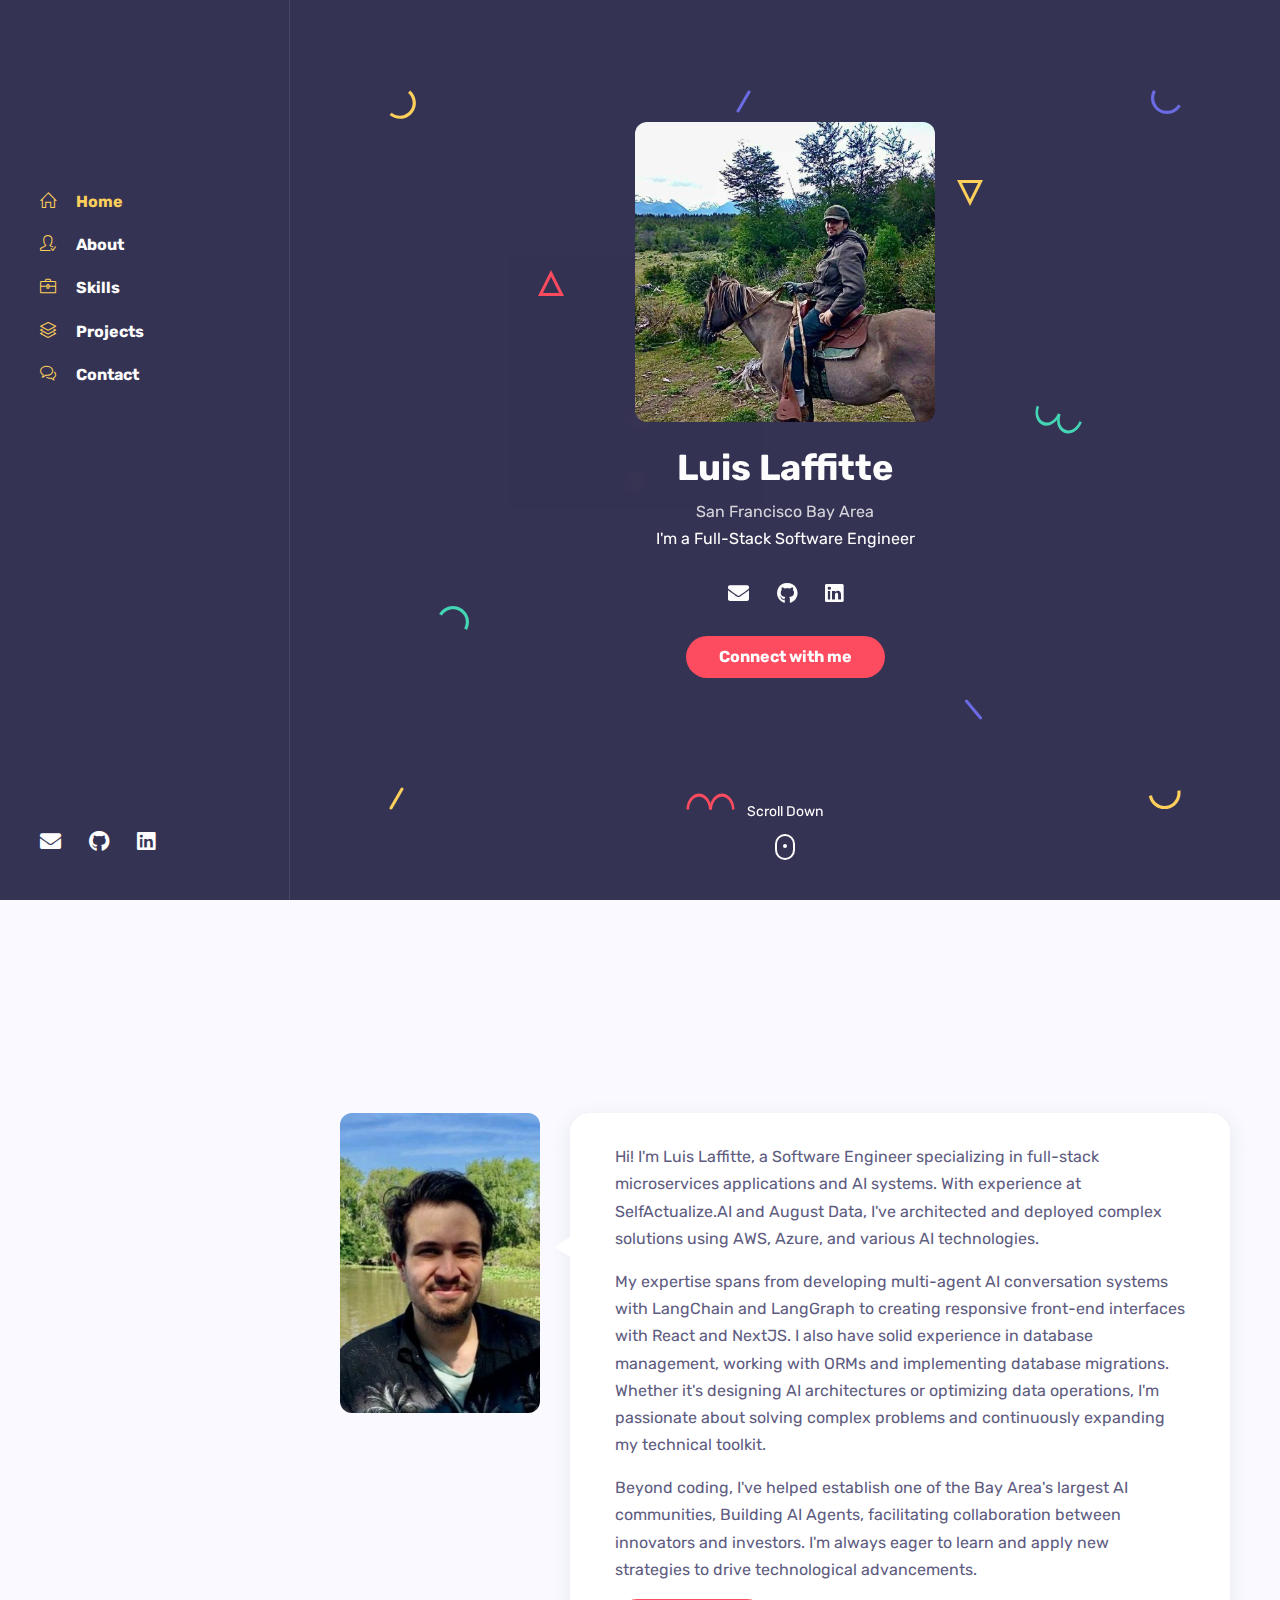
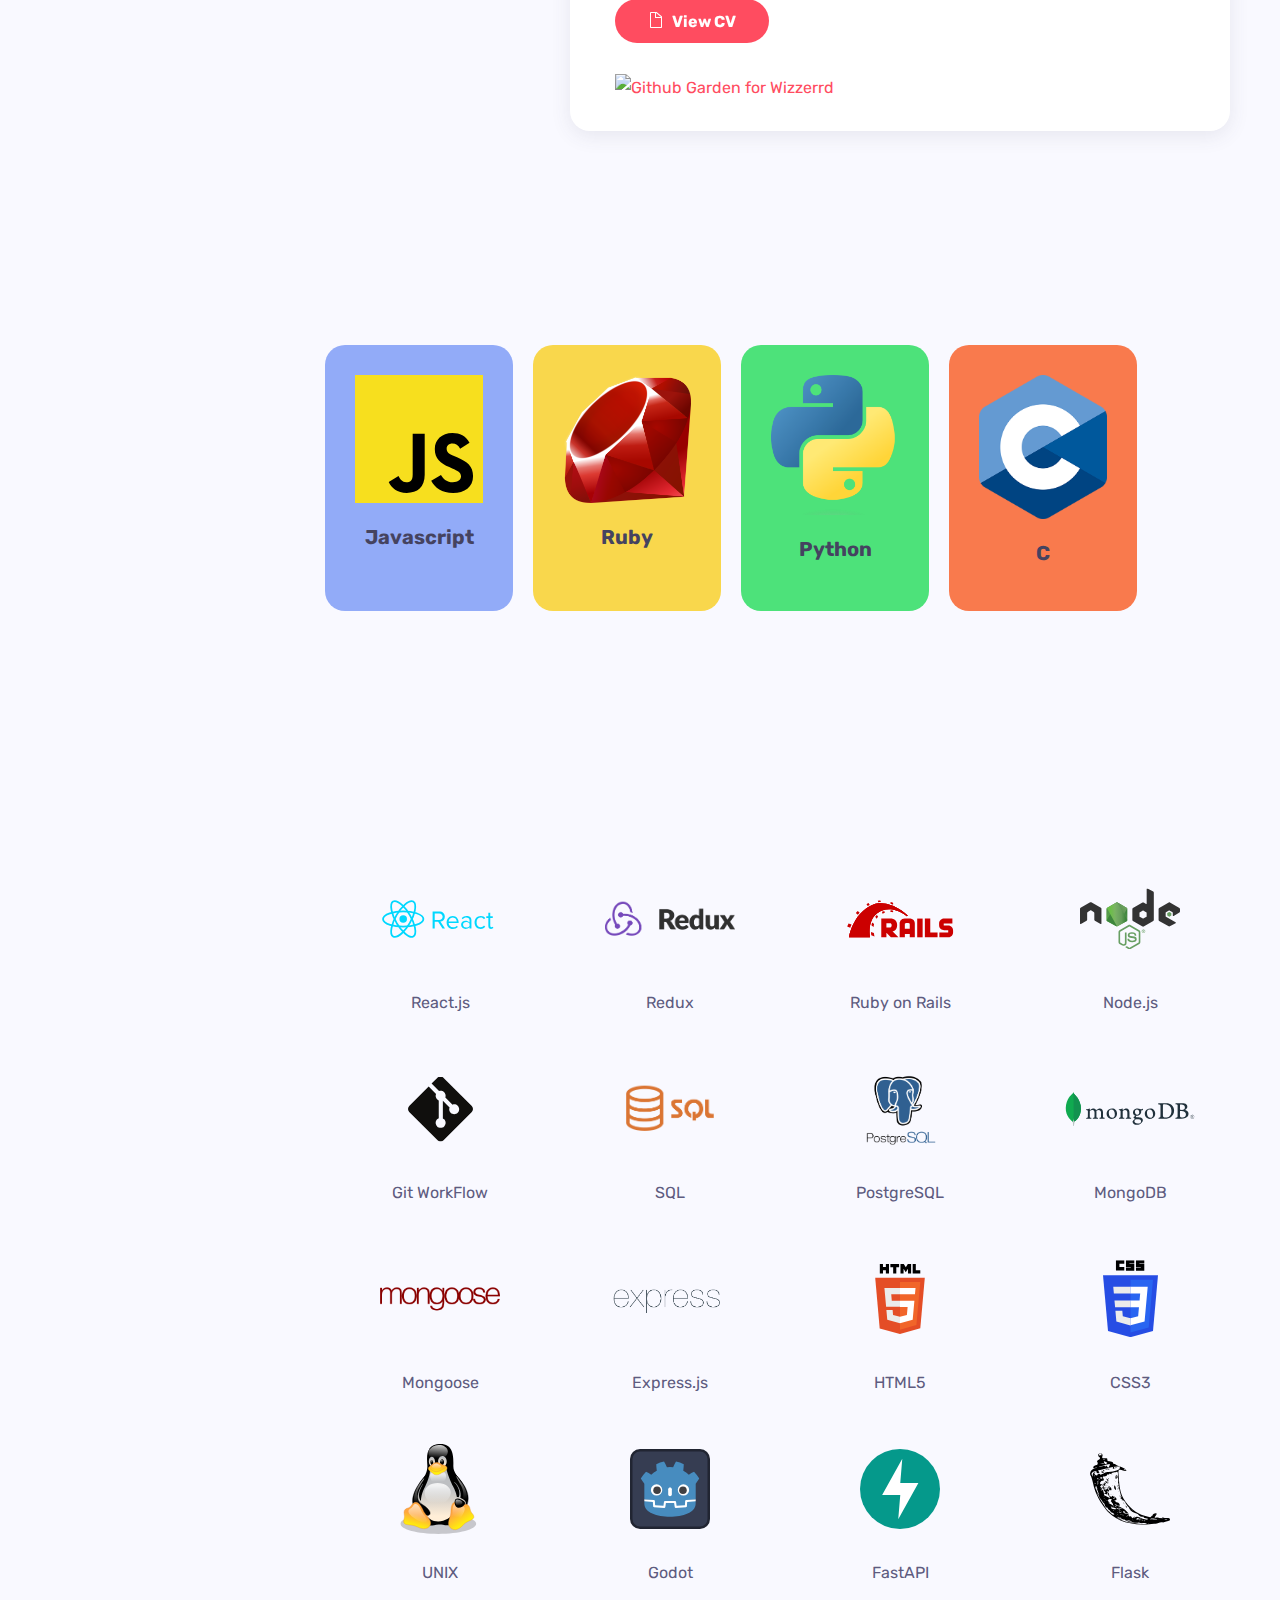
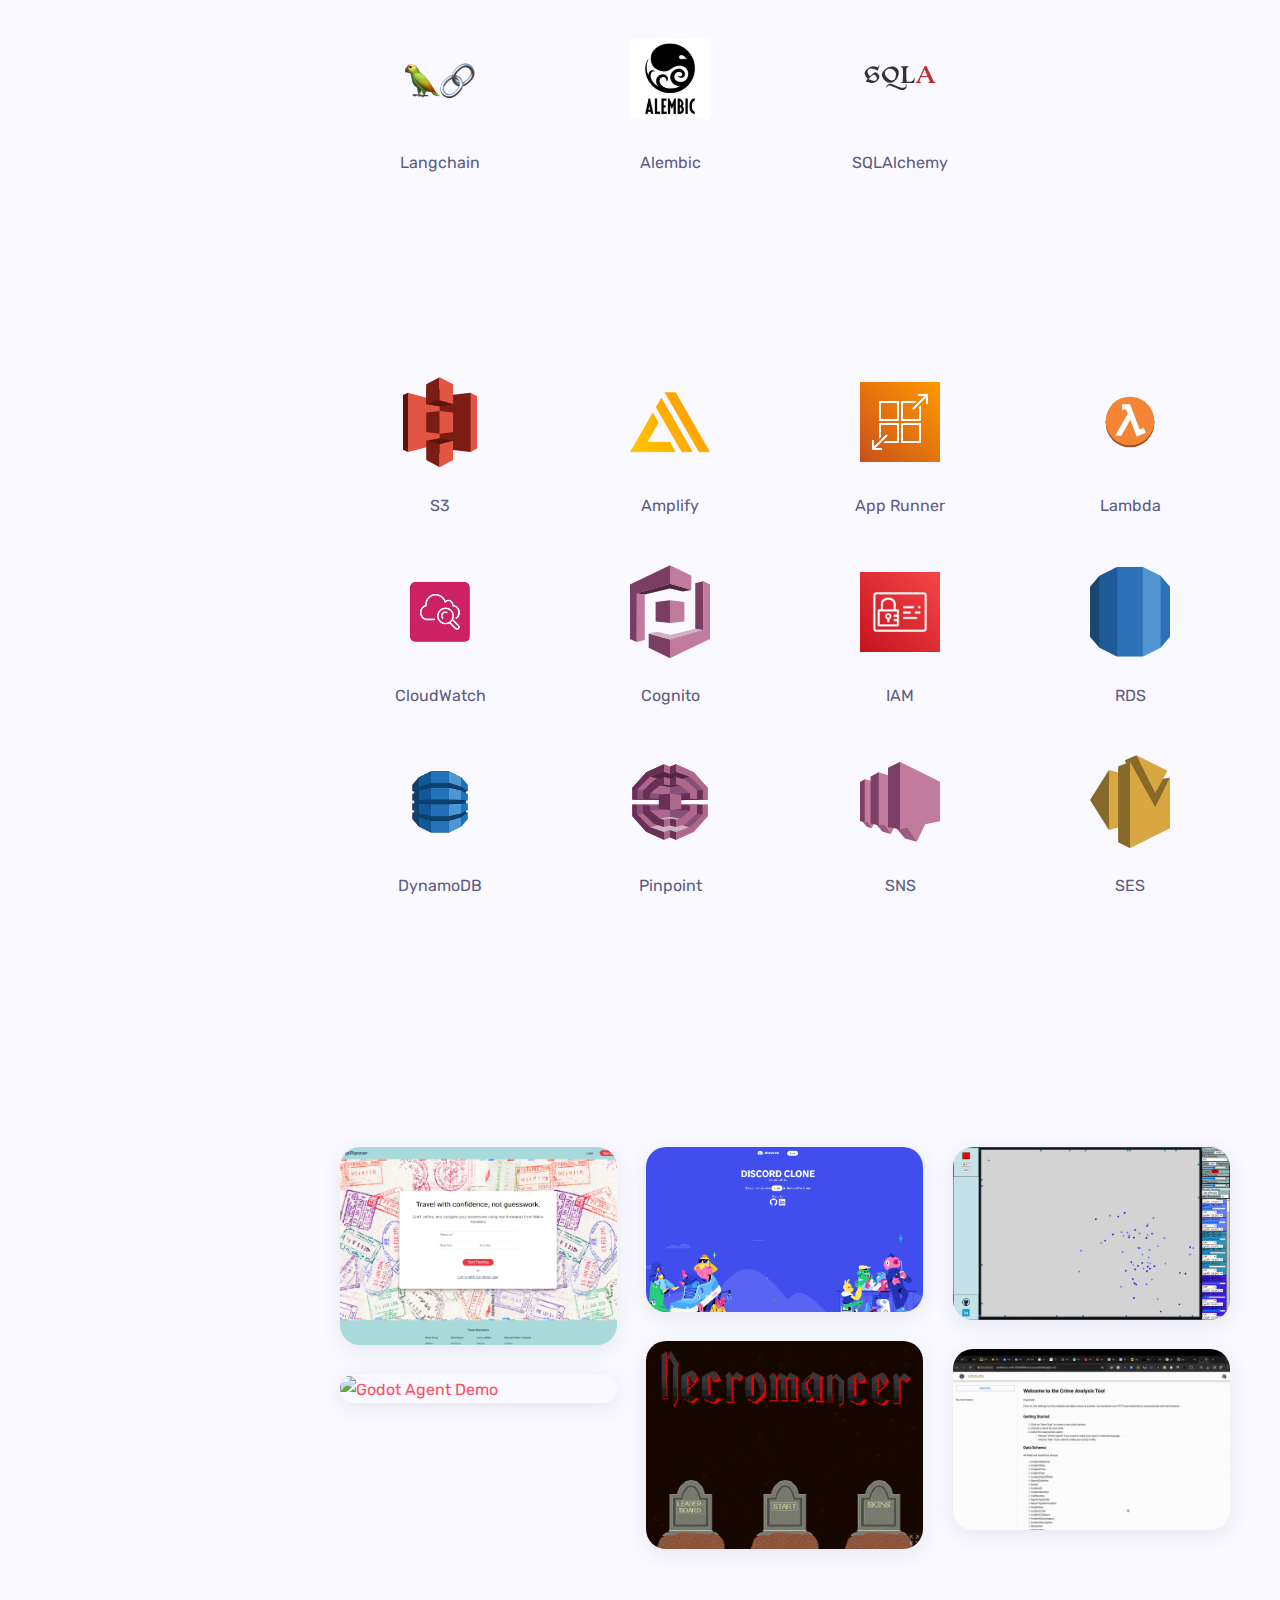
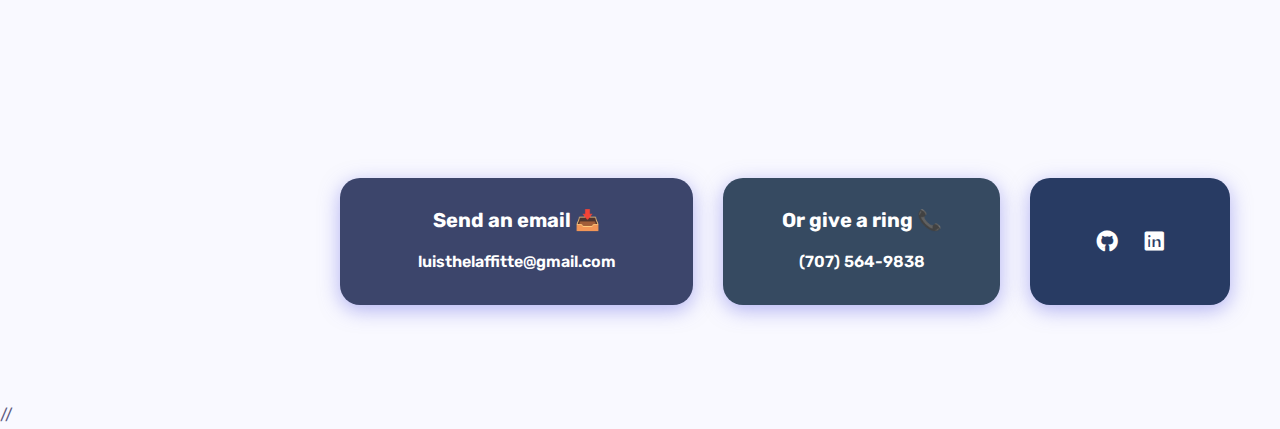
==== commit 2c99d730: "update links, update revolving text" ====
--- a/index.html
+++ b/index.html
@@ -210,6 +210,9 @@
 						Game Developer,
 						Collaborative Coder,
 						Continuous Improver,
+						Startup Specialist,
+						Cloud Practitioner,
+						Agent Whisperer
 					</span>
 				</span>
 
@@ -1065,9 +1068,9 @@
 						</div>
 					</a>
 					<div id="godot-agent-dialog" class="white-popup zoom-anim-dialog mfp-hide">
-						<h1>GodotAgent Plugin</h1>
+						<h1>GodotAgent/GodotGPTNPC Plugin</h1>
 						<h5>
-							Godot, GDScript, Eidolon AI Agent Framework
+							Godot, GDScript, Eidolon AI Agent Framework, Flask, OpenAI
 						</h5>
 						<img src="images/projects/godotagent/giffer.gif" alt="Godot Agent Demo" />
 						<div class="spacer" data-height="32"></div>
@@ -1078,11 +1081,18 @@
 							<li>HTTPSSE Streaming for near real-time responses from your agents</li>
 							<li>Demo to showcase the plugin available in the repo.</li>
 						</ul>
+						<div class="spacer" data-height="32"></div>
+						<p>GodotGPTNPC is a plugin for Godot 4 that provides NPC integration in Godot Engine using GPT-4o with a Flask backend.</p>
+						<h5>Features</h5>
+						<ul>
+							<li>Configure an agent in the Flask backend and connect it to your game in Godot</li>
+							<li>HTTPSSE Streaming for near real-time responses from your agents</li>
+							<li>Demo to showcase the plugin available in the repo.</li>
+						</ul>
 						<!-- <div style="padding:75% 0 0 0;position:relative;"><iframe class="video-player" src="https://player.vimeo.com/video/723792131?h=8b184e5af4&amp;badge=0&amp;autopause=0&amp;player_id=0&amp;app_id=58479&autoplay=1&loop=1&autopause=0" frameborder="0" allow="autoplay; fullscreen; picture-in-picture" allowfullscreen style="position:absolute;top:0;left:0;width:100%;height:100%;" title="5000px_drag-n-drop.mp4"></iframe></div><script src="https://player.vimeo.com/api/player.js"></script> -->
 						
-	
-						<a href="https://ambitious-cliff-002568b1e.5.azurestaticapps.net/" class="btn btn-default" target="_blank">View live site</a>
-						<a href="https://github.com/Wizzerrd/MinorityReportFrontend/" class="btn btn-default" target="_blank">GitHub Repo</a>
+						<a href="https://github.com/Wizzerrd/GodotGPTNPC" class="btn btn-default" target="_blank">GodotGPTNPC</a>
+						<a href="https://github.com/Wizzerrd/GodotAgent" class="btn btn-default" target="_blank">GodotAgent (Eidolon AI)</a>
 					</div>
 				</div>
 			</div>
